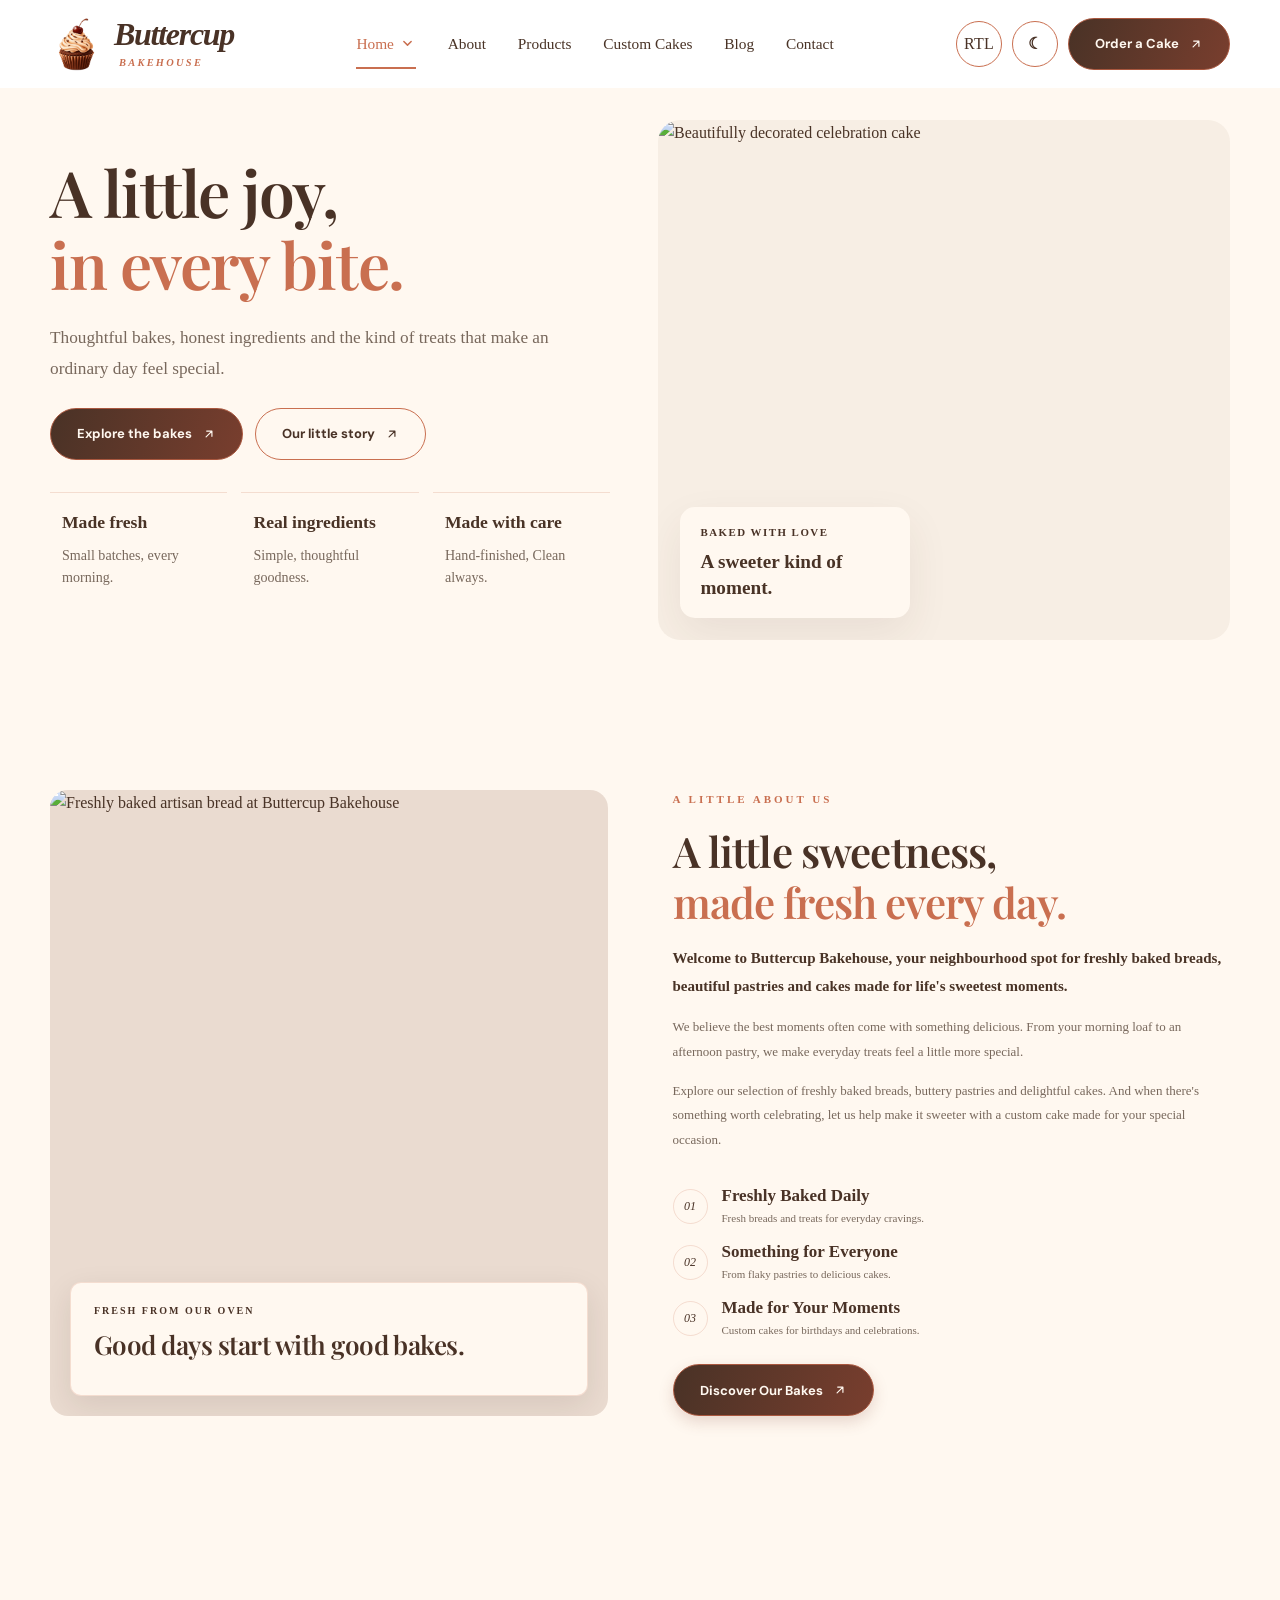
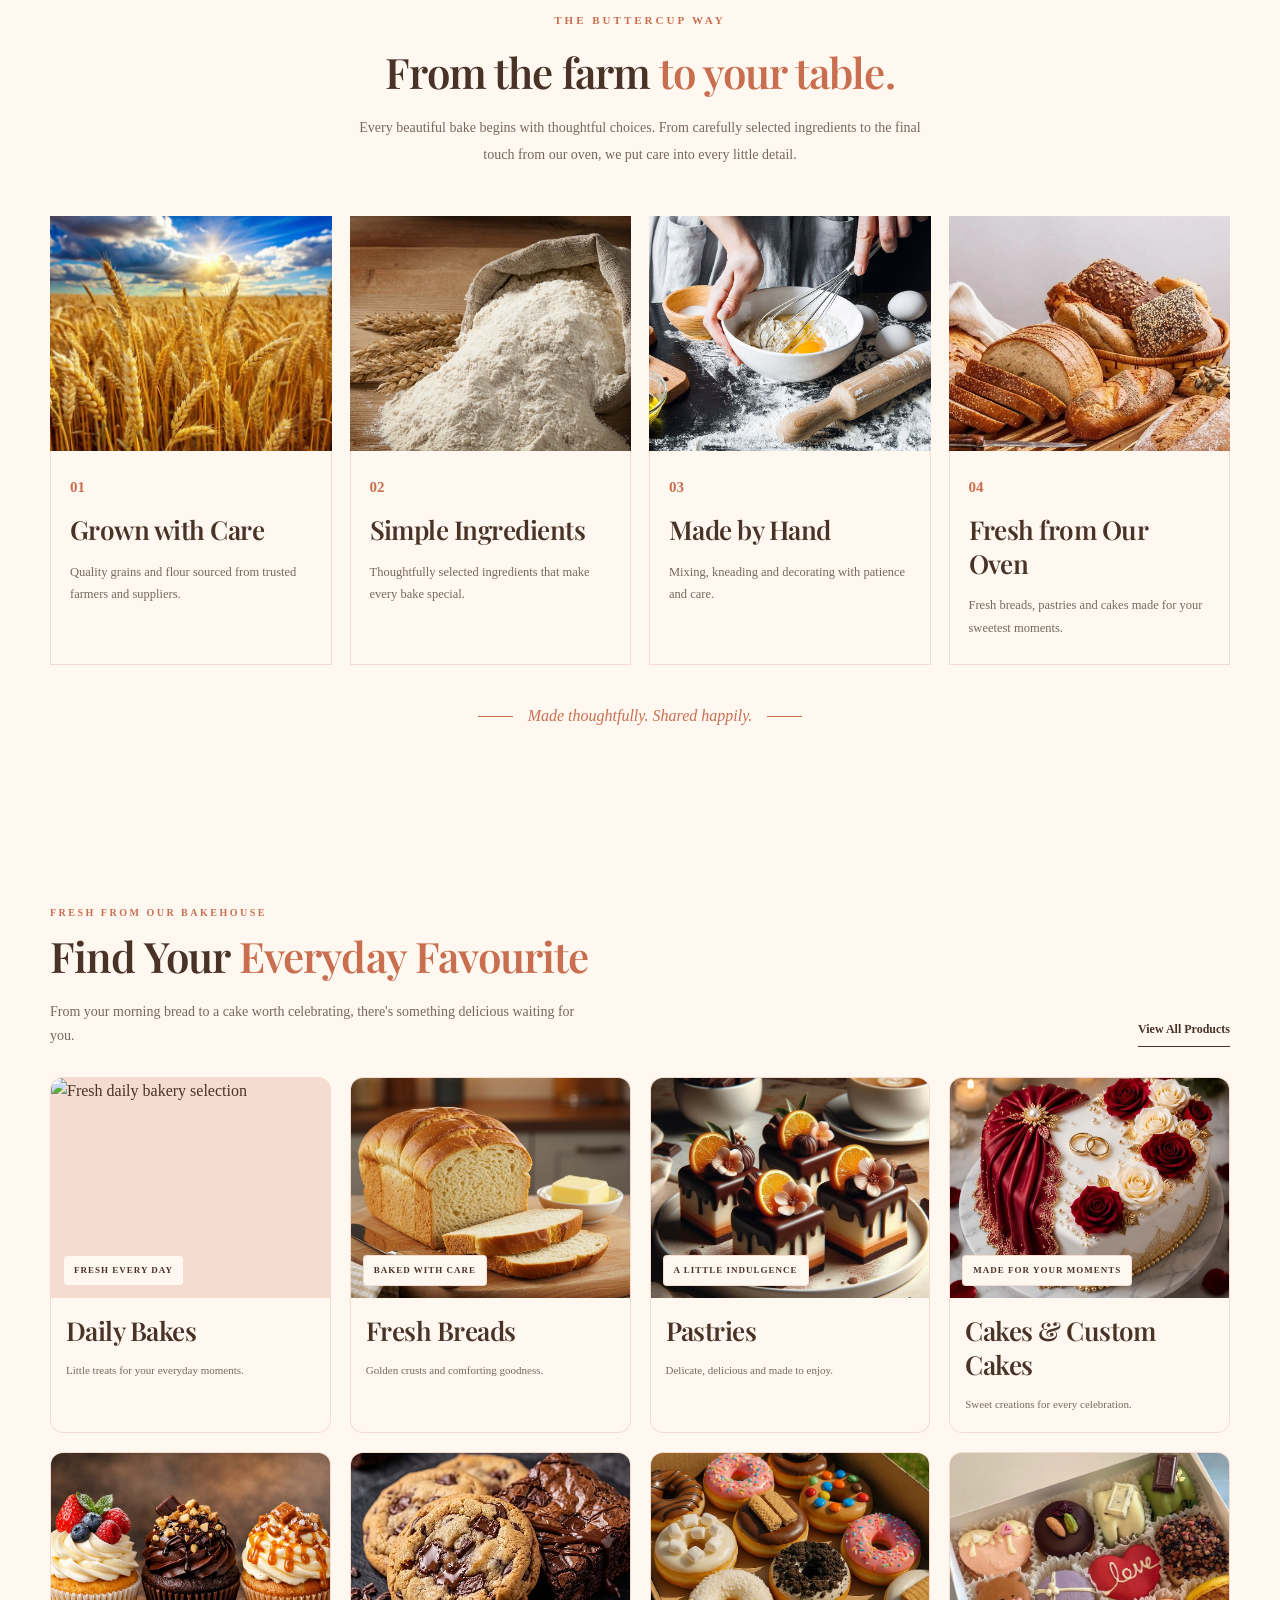
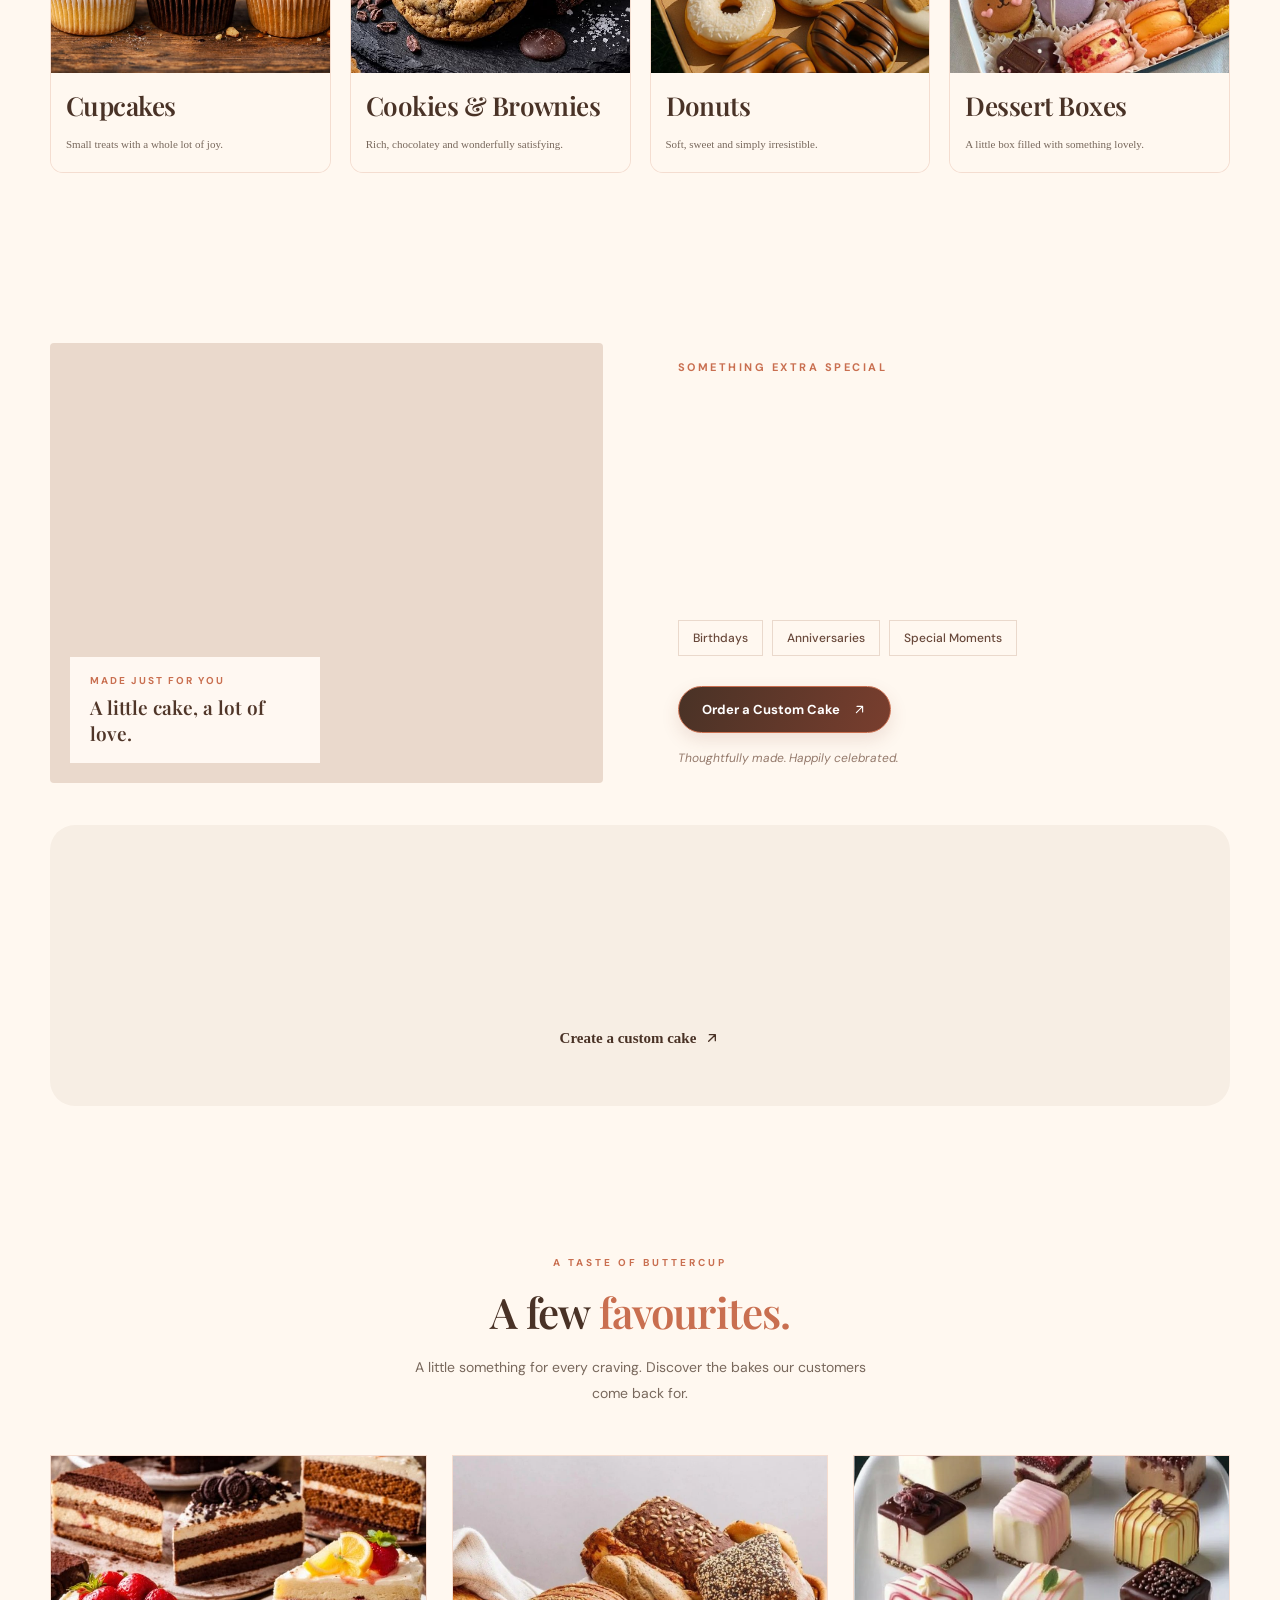
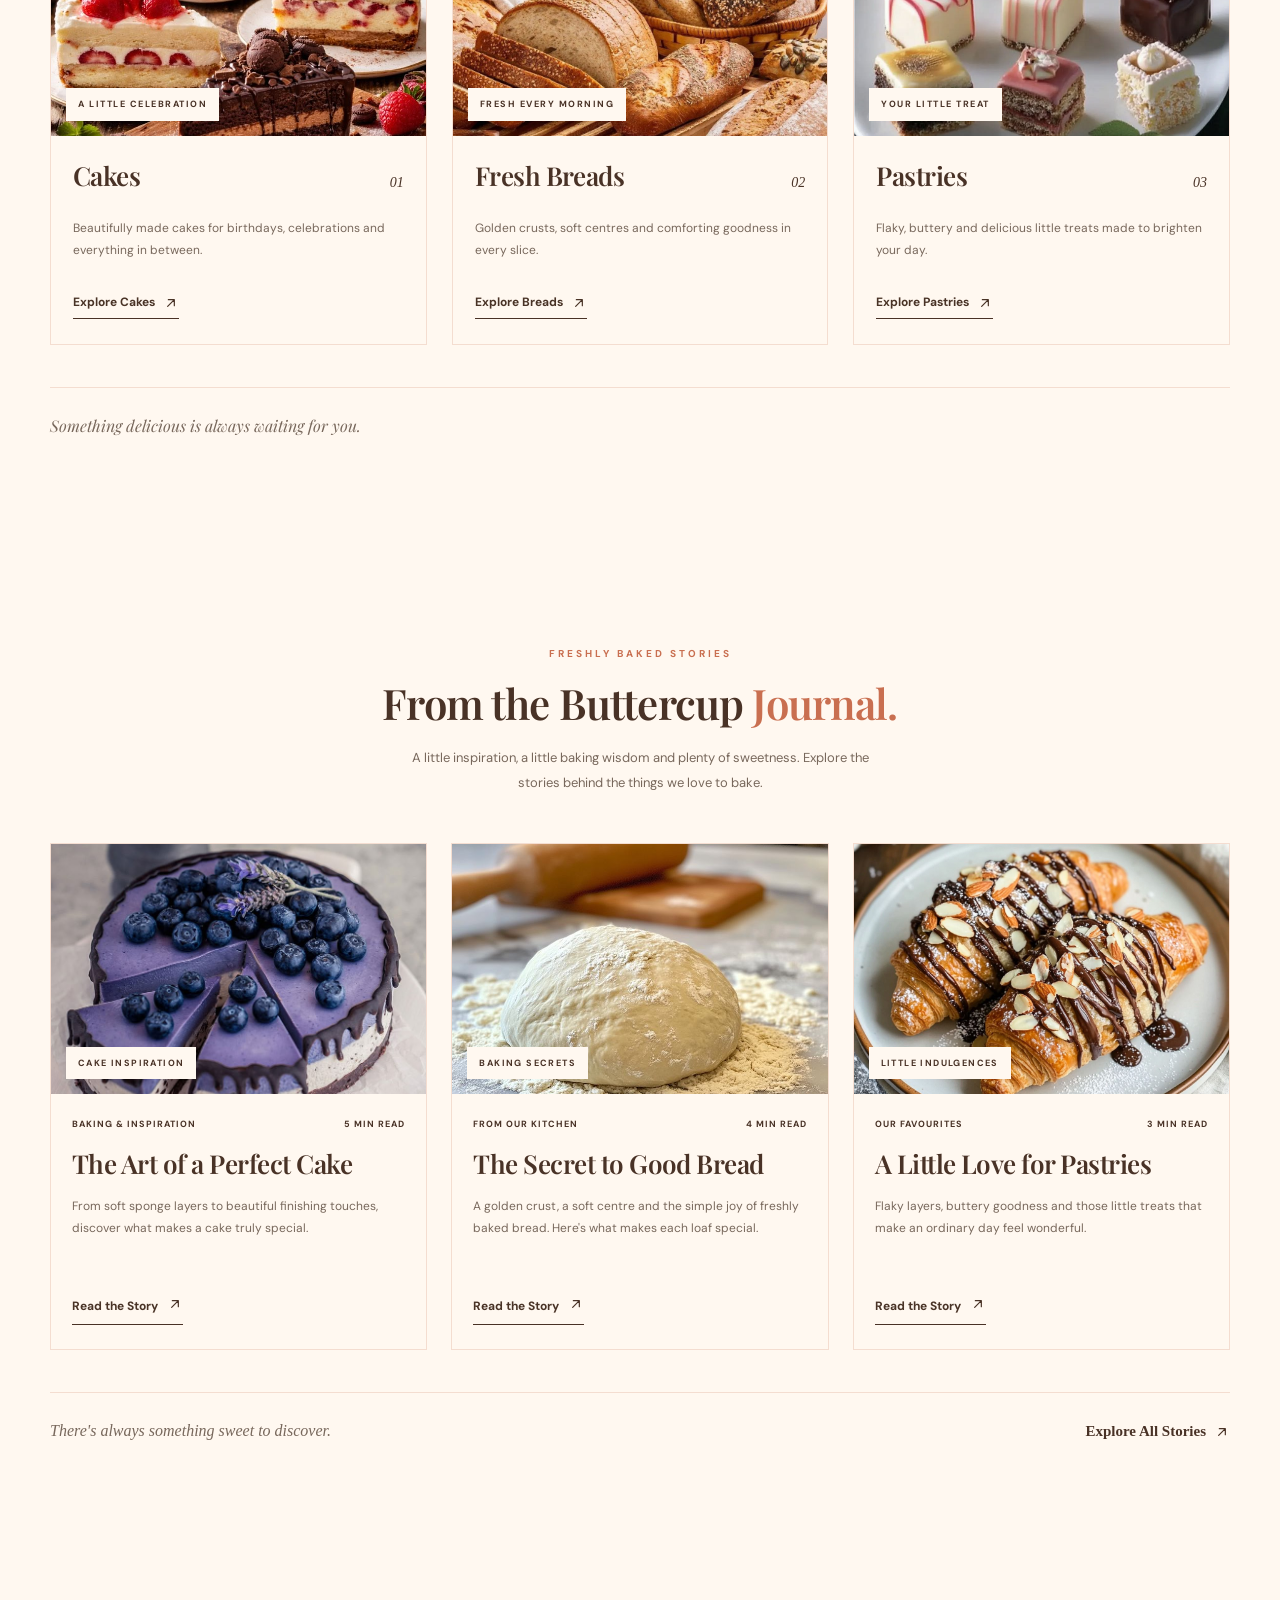
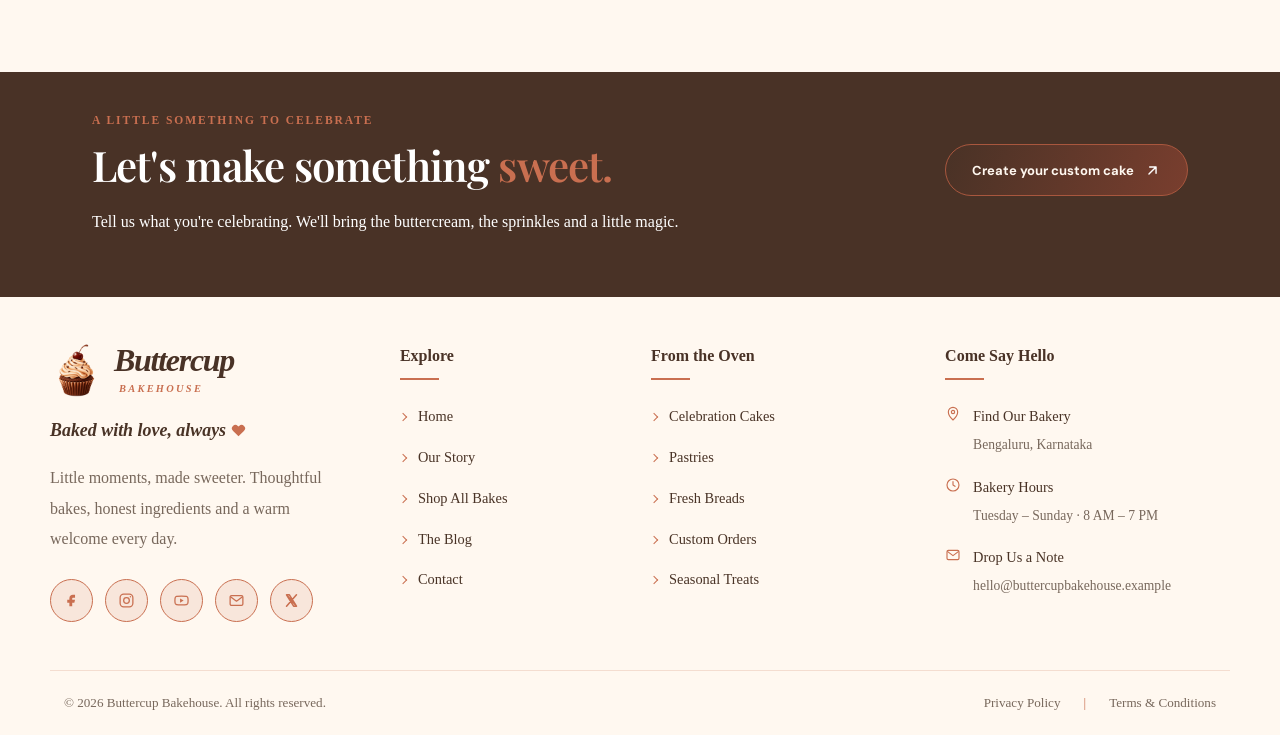
==== pages/index.html @ 388b975f "Add files via upload" ====
<!DOCTYPE html>
<html lang="en" dir="ltr">
<head>
  <meta charset="UTF-8">
  <meta name="viewport" content="width=device-width, initial-scale=1.0">
  <title>Buttercup Bakehouse | Freshly Made with Love</title>
  <meta name="description" content="Artisan breads, delicate pastries and celebration cakes made fresh every day at Buttercup Bakehouse.">
  <meta name="theme-color" content="#493226">
  <link rel="preconnect" href="https://fonts.googleapis.com">
  <link rel="preconnect" href="https://fonts.gstatic.com" crossorigin>
  <link rel="stylesheet" href="../assets/css/style.css">
  <link rel="stylesheet" href="../assets/css/home1.css">
  <link rel="stylesheet" href="../assets/css/dark-mode.css">
  <link rel="stylesheet" href="../assets/css/rtl.css">
  <link rel="stylesheet" href="../assets/css/buttercup-premium.css">
  <script>document.addEventListener("DOMContentLoaded",()=>{document.getElementById("homeProducts").innerHTML=products.slice(0,3).map(productCard).join("")})</script>
  <script src="../assets/js/main.js" defer></script>
<script src="../assets/js/home.js" defer></script>
<link rel="stylesheet" href="https://cdnjs.cloudflare.com/ajax/libs/font-awesome/6.5.2/css/all.min.css">
<link rel="icon" type="image/png" sizes="64x64" href="../assets/images/logo/logoo.jpg ">
</head>
<!--HEADER-->
<body id="top" data-active="home">
  <header class="site-header">
  <div class="container header-inner">

    <a class="brand" href="index.html" aria-label="Buttercup Bakehouse home">
      <img class="brand-logo"
           src="../assets/images/logo/logoo.jpg"
           alt="">

      <span class="brand-name">
        Buttercup
        <small>BAKEHOUSE</small>
      </span>
    </a>

    <button class="icon-btn menu-toggle"
            id="menuToggle"
            aria-label="Open navigation"
            aria-expanded="false"><i class="fa-solid fa-bars"></i></button>

    <nav class="main-nav" id="mainNav" aria-label="Main navigation">

      <div class="home-dropdown">
  <button
    class="home-dropdown-trigger active"
    id="homeDropdownToggle"
    type="button"
    aria-expanded="false"
    aria-controls="homeDropdownMenu"
  >
    <span>Home</span>
  <span class="home-dropdown-arrow" aria-hidden="true">
  <svg viewBox="0 0 16 16" width="13" height="13">
    <path d="M3.5 5.5 8 10l4.5-4.5"
          fill="none"
          stroke="currentColor"
          stroke-width="1.8"
          stroke-linecap="round"
          stroke-linejoin="round"/>
  </svg>
</span>
  </button>

  <div class="home-dropdown-menu" id="homeDropdownMenu">
    <a href="index.html">Home – Classic</a>
    <a href="home2.html">Home – Premium</a>
  </div>
</div>

      <a data-nav="about" href="about.html">About</a>
      <a data-nav="products" href="products.html">Products</a>
      <a data-nav="custom" href="custom-orders.html">Custom Cakes</a>
      <a data-nav="blog" href="blog.html">Blog</a>
      <a data-nav="contact" href="contact.html">Contact</a>

    </nav>

    <div class="header-actions">

      <button class="direction-toggle"
              id="rtlToggle"
              type="button"
              aria-label="Switch text direction">
        RTL
      </button>

      <button class="icon-btn theme-toggle"
              id="themeToggle"
              type="button"
              aria-label="Toggle dark mode"
              title="Toggle dark mode">
        <i class="fa-regular fa-moon"></i>
      </button>

      <a class="header-order" href="contact.html#contact-form">
        Order a Cake <svg
    class="about-btn-arrow"
    xmlns="http://www.w3.org/2000/svg"
    viewBox="0 0 24 24"
    width="17"
    height="17"
    fill="none"
    aria-hidden="true"
  >
    <path
      d="M7 17L17 7M8 7H17V16"
      stroke="currentColor"
      stroke-width="2"
      stroke-linecap="round"
      stroke-linejoin="round"
    />
  </svg>
      </a>

    </div>
  </div>
</header>
  
<main>
<!-- ========================================
     HOME HERO SECTION
======================================== -->

<section class="home-hero">

  <div class="container home1-grid">

    <!-- Hero Content -->
    <div class="home1-copy reveal">

      <h1>
        A little joy,<br>
        <em>in every bite.</em>
      </h1>

      <p class="lead">
        Thoughtful bakes, honest ingredients and the kind of treats
        that make an ordinary day feel special.
      </p>

      <!-- Hero Buttons -->
      <div class="hero-actions">

        <a class="btn home-explore-btn" href="products.html">
          Explore the bakes
          <svg
    class="about-btn-arrow"
    xmlns="http://www.w3.org/2000/svg"
    viewBox="0 0 24 24"
    width="17"
    height="17"
    fill="none"
    aria-hidden="true"
  >
    <path
      d="M7 17L17 7M8 7H17V16"
      stroke="currentColor"
      stroke-width="2"
      stroke-linecap="round"
      stroke-linejoin="round"
    />
  </svg>
        </a>

        <a class="btn btn-secondary" href="about.html">
          Our little story
          <svg
    class="about-btn-arrow"
    xmlns="http://www.w3.org/2000/svg"
    viewBox="0 0 24 24"
    width="17"
    height="17"
    fill="none"
    aria-hidden="true"
  >
    <path
      d="M7 17L17 7M8 7H17V16"
      stroke="currentColor"
      stroke-width="2"
      stroke-linecap="round"
      stroke-linejoin="round"
    />
  </svg>
        </a>

      </div>

      <!-- Feature Highlights -->
      <div class="feature-strip">

        <div class="feature-item">
          <b>Made fresh</b>
          <p>Small batches, every morning.</p>
        </div>

        <div class="feature-item">
          <b>Real ingredients</b>
          <p>Simple, thoughtful goodness.</p>
        </div>

        <div class="feature-item">
          <b>Made with care</b>
          <p>Hand-finished, Clean always.</p>
        </div>

      </div>

    </div>

    <!-- Hero Image -->
    <div class="image-frame hero-photo reveal">

      <img
        src="https://images.unsplash.com/photo-1578985545062-69928b1d9587?auto=format&fit=crop&w=1400&q=90"
        alt="Beautifully decorated celebration cake"
      >

      <!-- Image Caption -->
      <div class="hero-note">

        <span class="eyebrow">
          BAKED WITH LOVE
        </span>

        <strong>A sweeter kind of moment.</strong>

      </div>

    </div>

  </div>

</section>

<!-- =====================================
     BUTTERCUP BAKEHOUSE - ABOUT SECTION
===================================== -->

<section class="about-bakery" id="about">

    <div class="container">

        <div class="about-bakery-grid">

            <!-- LEFT SIDE: ABOUT IMAGE -->
            <div class="about-photo-wrap">

                <img
                    class="about-main-photo"
                    src="https://images.unsplash.com/photo-1509440159596-0249088772ff?auto=format&fit=crop&w=1400&q=90"
                    alt="Freshly baked artisan bread at Buttercup Bakehouse"
                    loading="lazy"
                >

                <div class="about-photo-caption">
                    <span>FRESH FROM OUR OVEN</span>
                    <h3>Good days start with good bakes.</h3>
                </div>

            </div>


            <!-- RIGHT SIDE: ABOUT CONTENT -->
            <div class="about-bakery-content">

                <span class="about-eyebrow">A LITTLE ABOUT US</span>

                <h2>
                    A little sweetness,
                    <span>made fresh every day.</span>
                </h2>

                <p class="about-intro">
                    Welcome to Buttercup Bakehouse, your neighbourhood
                    spot for freshly baked breads, beautiful pastries
                    and cakes made for life's sweetest moments.
                </p>

                <p class="about-description">
                    We believe the best moments often come with
                    something delicious. From your morning loaf to
                    an afternoon pastry, we make everyday treats
                    feel a little more special.
                </p>

                <p class="about-description">
                    Explore our selection of freshly baked breads,
                    buttery pastries and delightful cakes. And when
                    there's something worth celebrating, let us help
                    make it sweeter with a custom cake made for
                    your special occasion.
                </p>


                <!-- BAKERY HIGHLIGHTS -->
                <div class="about-values">

                    <div class="about-value">
                        <span class="about-value-number">01</span>

                        <div>
                            <h4>Freshly Baked Daily</h4>
                            <p>Fresh breads and treats for everyday cravings.</p>
                        </div>
                    </div>

                    <div class="about-value">
                        <span class="about-value-number">02</span>

                        <div>
                            <h4>Something for Everyone</h4>
                            <p>From flaky pastries to delicious cakes.</p>
                        </div>
                    </div>

                    <div class="about-value">
                        <span class="about-value-number">03</span>

                        <div>
                            <h4>Made for Your Moments</h4>
                            <p>Custom cakes for birthdays and celebrations.</p>
                        </div>
                    </div>

                </div>


                <a href="products.html" class="about-discover-btn">
  <span>Discover Our Bakes</span>

  <svg
    class="about-btn-arrow"
    xmlns="http://www.w3.org/2000/svg"
    viewBox="0 0 24 24"
    width="17"
    height="17"
    fill="none"
    aria-hidden="true"
  >
    <path
      d="M7 17L17 7M8 7H17V16"
      stroke="currentColor"
      stroke-width="2"
      stroke-linecap="round"
      stroke-linejoin="round"
    />
  </svg>
</a>

            </div>

        </div>

    </div>

</section>
<!--THE BUTTERCUP WAY-->
<section class="buttercup-process" id="our-process">

  <div class="process-container">

    <!-- CENTERED INTRODUCTION -->
    <div class="process-heading">
      <span class="process-eyebrow">THE BUTTERCUP WAY</span>

      <h2>
        From the farm
        <span>to your table.</span>
      </h2>

      <p>
        Every beautiful bake begins with thoughtful choices.
        From carefully selected ingredients to the final touch
        from our oven, we put care into every little detail.
      </p>
    </div>


    <!-- HORIZONTAL IMAGE ROW -->
    <div class="process-image-grid">

      <div class="process-image">
        <img
          src="../assets/images/logo/grow.jpg"
          alt="Golden wheat fields"
          loading="lazy">
      </div>

      <div class="process-image">
        <img
          src="../assets/images/logo/maida.jpg"
          alt="Flour and baking ingredients"
          loading="lazy">
      </div>

      <div class="process-image">
        <img
          src="../assets/images/logo/whisking.jpg"
          alt="Preparing ingredients in the kitchen"
          loading="lazy">
      </div>

      <div class="process-image">
        <img
          src="../assets/images/logo/bread.jpg"
          alt="Freshly baked artisan bread"
          loading="lazy">
      </div>

    </div>


    <!-- HORIZONTAL FEATURE CARDS -->
    <div class="process-card-grid">

      <article class="process-card">
        <span class="process-number">01</span>
        <h3>Grown with Care</h3>
        <p>
          Quality grains and flour sourced from
          trusted farmers and suppliers.
        </p>
      </article>

      <article class="process-card">
        <span class="process-number">02</span>
        <h3>Simple Ingredients</h3>
        <p>
          Thoughtfully selected ingredients
          that make every bake special.
        </p>
      </article>

      <article class="process-card">
        <span class="process-number">03</span>
        <h3>Made by Hand</h3>
        <p>
          Mixing, kneading and decorating
          with patience and care.
        </p>
      </article>

      <article class="process-card">
        <span class="process-number">04</span>
        <h3>Fresh from Our Oven</h3>
        <p>
          Fresh breads, pastries and cakes
          made for your sweetest moments.
        </p>
      </article>

    </div>

    <div class="process-footer">
      <span></span>
      Made thoughtfully. Shared happily.
      <span></span>
    </div>

  </div>

</section>


<!-- =====================================
     SHOP BY CATEGORY
===================================== -->

<section class="shop-category-section" id="categories">

    <div class="category-container">

        <!-- SECTION HEADING -->
        <div class="category-heading">

            <div class="category-heading-content">
                <span class="category-eyebrow">
                    FRESH FROM OUR BAKEHOUSE
                </span>

                <h2>
                    Find Your <span>Everyday Favourite</span>
                </h2>

                <p>
                    From your morning bread to a cake worth celebrating,
                    there's something delicious waiting for you.
                </p>
            </div>

            <a href="products.html" class="category-view-all">
                View All Products
            </a>

        </div>


        <!-- CATEGORY CARDS -->
        <div class="category-grid">

            <!-- 1. DAILY BAKES -->
            <a href="products.html#daily-bakes" class="category-card">

                <div class="category-image">

                    <img
                        src="https://images.unsplash.com/photo-1509440159596-0249088772ff?auto=format&fit=crop&w=900&q=85"
                        alt="Fresh daily bakery selection"
                        loading="lazy"
                    >

                    <span class="category-image-tag">
                        FRESH EVERY DAY
                    </span>

                </div>

                <div class="category-card-info">
                    <h3>Daily Bakes</h3>
                    <p>Little treats for your everyday moments.</p>
                </div>

            </a>


            <!-- 2. FRESH BREADS -->
            <a href="products.html#breads" class="category-card">

                <div class="category-image">

                    <img
                        src="../assets/images/logo/b1.jpg"
                        alt="Fresh artisan bread loaves"
                        loading="lazy"
                    >

                    <span class="category-image-tag">
                        BAKED WITH CARE
                    </span>

                </div>

                <div class="category-card-info">
                    <h3>Fresh Breads</h3>
                    <p>Golden crusts and comforting goodness.</p>
                </div>

            </a>


            <!-- 3. PASTRIES -->
            <a href="products.html#pastries" class="category-card">

                <div class="category-image">

                    <img
                        src="../assets/images/logo/p1.jpg"
                        alt="Delicious freshly baked sweet pastries"
                        loading="lazy"
                    >

                    <span class="category-image-tag">
                        A LITTLE INDULGENCE
                    </span>

                </div>

                <div class="category-card-info">
                    <h3>Pastries</h3>
                    <p>Delicate, delicious and made to enjoy.</p>
                </div>

            </a>


            <!-- 4. CAKES -->
            <a href="custom-cakes.html" class="category-card">

                <div class="category-image">

                    <img
                        src="../assets/images/logo/c1.jpg"
                        alt="Beautifully decorated chocolate celebration cake"
                        loading="lazy"
                    >

                    <span class="category-image-tag">
                        MADE FOR YOUR MOMENTS
                    </span>

                </div>

                <div class="category-card-info">
                    <h3>Cakes & Custom Cakes</h3>
                    <p>Sweet creations for every celebration.</p>
                </div>

            </a>


            <!-- 5. CUPCAKES -->
            <a href="products.html#cupcakes" class="category-card">

                <div class="category-image">

                    <img
                        src="../assets/images/logo/cupcakes.jpg"
                        alt="Beautifully decorated cupcakes"
                        loading="lazy"
                    >

                </div>

                <div class="category-card-info">
                    <h3>Cupcakes</h3>
                    <p>Small treats with a whole lot of joy.</p>
                </div>

            </a>


            <!-- 6. COOKIES AND BROWNIES -->
            <a href="products.html#cookies" class="category-card">

                <div class="category-image">

                    <img
                        src="../assets/images/logo/c&b.jpg"
                        alt="Freshly baked cookies"
                        loading="lazy"
                    >

                </div>

                <div class="category-card-info">
                    <h3>Cookies & Brownies</h3>
                    <p>Rich, chocolatey and wonderfully satisfying.</p>
                </div>

            </a>


            <!-- 7. DONUTS -->
            <a href="products.html#donuts" class="category-card">

                <div class="category-image">

                    <img
                        src="../assets/images/logo/donuts.jpg"
                        alt="Freshly decorated bakery donuts"
                        loading="lazy"
                    >

                </div>

                <div class="category-card-info">
                    <h3>Donuts</h3>
                    <p>Soft, sweet and simply irresistible.</p>
                </div>

            </a>


            <!-- 8. DESSERT BOXES -->
            <a href="products.html#dessert-boxes" class="category-card">

                <div class="category-image">

                    <img
                        src="../assets/images/logo/dessert.jpg"
                        alt="A selection of delicious bakery desserts"
                        loading="lazy"
                    >

                </div>

                <div class="category-card-info">
                    <h3>Dessert Boxes</h3>
                    <p>A little box filled with something lovely.</p>
                </div>

            </a>

        </div>

    </div>

</section>
<!--CUSTOM CAKE-->
<section class="custom-cake-section" id="custom-cakes">
  <div class="custom-cake-container">

    <div class="custom-cake-image">
      <img
        src="../assets/images/logo/custom.jpg"
        alt="Beautiful custom celebration cake"
        loading="lazy"
      >
      <div class="custom-cake-image-label">
        <span>MADE JUST FOR YOU</span>
        <strong>A little cake, a lot of love.</strong>
      </div>
    </div>

    <div class="custom-cake-content">
      <span class="custom-cake-eyebrow">SOMETHING EXTRA SPECIAL</span>

      <h2>
        Cakes made for
        <span>your moments.</span>
      </h2>

      <p class="custom-cake-description">
        From little birthday celebrations to big happy occasions,
        we create beautiful custom cakes that are personal,
        delicious and made with love.
      </p>

      <div class="custom-cake-occasions">
        <span>Birthdays</span>
        <span>Anniversaries</span>
        <span>Special Moments</span>
      </div>

     <a href="custom-orders.html#cakeOrderForm" class="custom-cake-button">
        <span>Order a Custom Cake</span>
        <svg viewBox="0 0 24 24" aria-hidden="true">
          <path d="M7 17L17 7M8 7H17V16"
            fill="none" stroke="currentColor"
            stroke-width="1.8"
            stroke-linecap="round"
            stroke-linejoin="round"/>
        </svg>
      </a>

      <span class="custom-cake-note">
        Thoughtfully made. Happily celebrated.
      </span>
    </div>

  </div>
  <!-- CUSTOM CAKE CTA SECTION -->
  <section class="section-sm">

    <div
      class="container"
      style="
        text-align: center;
        background: var(--surface);
        padding: 55px 24px;
        border-radius: 25px;
      "
    >

      

      <h2>
        Your cake, your kind of magic.
      </h2>

      <p
        style="
          max-width: 560px;
          margin: 0 auto 24px;
        "
      >
        Tell us the occasion, choose your favourite flavours
        and let us make something wonderful.
      </p>

      

<a class="custom-cake-link" href="custom-orders.html#cakeOrderForm">
  Create a custom cake
  <svg
    xmlns="http://www.w3.org/2000/svg"
    viewBox="0 0 24 24"
    width="16"
    height="16"
    fill="none"
    aria-hidden="true"
  >
    <path
      d="M7 17L17 7M8 7H17V16"
      stroke="currentColor"
      stroke-width="2"
      stroke-linecap="round"
      stroke-linejoin="round"
    />
  </svg>
</a>



    </div>

  

  </section>
  
<!-- =====================================
     A FEW FAVOURITES SECTION
===================================== -->

<section class="few-favourites" id="favourites">
    <div class="favourites-container">

        <!-- SECTION HEADING -->
        <div class="favourites-heading">
            <span class="favourites-eyebrow">
                A TASTE OF BUTTERCUP
            </span>

            <h2>
                A few <span>favourites.</span>
            </h2>

            <p>
                A little something for every craving.
                Discover the bakes our customers come back for.
            </p>
        </div>


        <!-- FAVOURITE CARDS -->
        <div class="favourites-grid">

            <!-- CAKES -->
            <article class="favourite-card">

                <a href="products.html" class="favourite-image">
                    <img
                        src="../assets/images/logo/cakes.jpg"
                        alt="Beautiful chocolate celebration cake"
                        loading="lazy"
                    >

                    <span class="favourite-tag">A LITTLE CELEBRATION</span>
                </a>

                <div class="favourite-info">
                    <div class="favourite-title-row">
                        <h3>Cakes</h3>
                        <span class="favourite-number">01</span>
                    </div>

                    <p>
                        Beautifully made cakes for birthdays,
                        celebrations and everything in between.
                    </p>

                    <a href="products.html" class="favourite-link">
    Explore Cakes
    <svg class="favourite-link-arrow" viewBox="0 0 24 24"
         fill="none" aria-hidden="true">
        <path d="M7 17L17 7M8 7H17V16"
              stroke="currentColor"
              stroke-width="1.8"
              stroke-linecap="round"
              stroke-linejoin="round"/>
    </svg>
</a>
                </div>

            </article>


            <!-- BREADS -->
            <article class="favourite-card">

                <a href="products.html" class="favourite-image">
                    <img
                        src="../assets/images/logo/bread.jpg"
                        alt="Freshly baked artisan bread"
                        loading="lazy"
                    >

                    <span class="favourite-tag">FRESH EVERY MORNING</span>
                </a>

                <div class="favourite-info">
                    <div class="favourite-title-row">
                        <h3>Fresh Breads</h3>
                        <span class="favourite-number">02</span>
                    </div>

                    <p>
                        Golden crusts, soft centres and
                        comforting goodness in every slice.
                    </p>

                   <a href="products.html" class="favourite-link">
    Explore Breads
    <svg class="favourite-link-arrow" viewBox="0 0 24 24"
         fill="none" aria-hidden="true">
        <path d="M7 17L17 7M8 7H17V16"
              stroke="currentColor"
              stroke-width="1.8"
              stroke-linecap="round"
              stroke-linejoin="round"/>
    </svg>
</a>
                </div>

            </article>


            <!-- PASTRIES -->
            <article class="favourite-card">

                <a href="products.html" class="favourite-image">
                    <img
                        src="../assets/images/logo/pastries.jpg"
                        alt="Fresh golden bakery pastries"
                        loading="lazy"
                    >

                    <span class="favourite-tag">YOUR LITTLE TREAT</span>
                </a>

                <div class="favourite-info">
                    <div class="favourite-title-row">
                        <h3>Pastries</h3>
                        <span class="favourite-number">03</span>
                    </div>

                    <p>
                        Flaky, buttery and delicious little
                        treats made to brighten your day.
                    </p>

                    <a href="products.html" class="favourite-link">
    Explore Pastries
    <svg class="favourite-link-arrow" viewBox="0 0 24 24"
         fill="none" aria-hidden="true">
        <path d="M7 17L17 7M8 7H17V16"
              stroke="currentColor"
              stroke-width="1.8"
              stroke-linecap="round"
              stroke-linejoin="round"/>
    </svg>
</a>
                </div>

            </article>

        </div>


        <!-- BOTTOM CTA -->
        <div class="favourites-bottom">
            <p>Something delicious is always waiting for you.</p>

            
        </div>

    </div>
</section>

<!-- =====================================
     BUTTERCUP BAKEHOUSE - BLOG SECTION
===================================== -->

<section class="buttercup-journal" id="journal">

    <div class="journal-container">

        <!-- HEADING -->
        <div class="journal-heading">
            <span class="journal-eyebrow">
                FRESHLY BAKED STORIES
            </span>

            <h2>
                From the Buttercup
                <span>Journal.</span>
            </h2>

            <p>
                A little inspiration, a little baking wisdom
                and plenty of sweetness. Explore the stories
                behind the things we love to bake.
            </p>
        </div>


        <!-- BLOG GRID -->
        <div class="journal-grid">

            <!-- ARTICLE 1 -->
            <article class="journal-card">

                <a href="blog.html#perfect-cake"
                   class="journal-image">

                    <img
                        src="../assets/images/logo/blogcake.jpg"
                        alt="Beautiful decorated celebration cake"
                        loading="lazy"
                    >

                    <span class="journal-category">
                        CAKE INSPIRATION
                    </span>
                </a>

                <div class="journal-content">

                    <div class="journal-meta">
                        <span>BAKING & INSPIRATION</span>
                        <span>5 MIN READ</span>
                    </div>

                    <h3>
                        The Art of a Perfect Cake
                    </h3>

                    <p>
                        From soft sponge layers to beautiful
                        finishing touches, discover what makes
                        a cake truly special.
                    </p>

                    <a href="blog.html#perfect-cake"
                       class="journal-read-link">
                        Read the Story
                        <span aria-hidden="true"><svg viewBox="0 0 24 24"
       width="16"
       height="16"
       fill="none"
       aria-hidden="true">
    <path d="M7 17L17 7M8 7H17V16"
          stroke="currentColor"
          stroke-width="1.8"
          stroke-linecap="round"
          stroke-linejoin="round"/>
  </svg></span>
                    </a>

                </div>
            </article>


            <!-- ARTICLE 2 -->
            <article class="journal-card">

                <a href="blog.html#good-bread"
                   class="journal-image">

                    <img
                        src="../assets/images/logo/blogbread.jpg"
                        alt="Freshly baked artisan bread"
                        loading="lazy"
                    >

                    <span class="journal-category">
                        BAKING SECRETS
                    </span>
                </a>

                <div class="journal-content">

                    <div class="journal-meta">
                        <span>FROM OUR KITCHEN</span>
                        <span>4 MIN READ</span>
                    </div>

                    <h3>
                        The Secret to Good Bread
                    </h3>

                    <p>
                        A golden crust, a soft centre and
                        the simple joy of freshly baked bread.
                        Here's what makes each loaf special.
                    </p>

                    <a href="blog.html#good-bread"
                       class="journal-read-link">
                        Read the Story
                        <span aria-hidden="true"><svg viewBox="0 0 24 24"
       width="16"
       height="16"
       fill="none"
       aria-hidden="true">
    <path d="M7 17L17 7M8 7H17V16"
          stroke="currentColor"
          stroke-width="1.8"
          stroke-linecap="round"
          stroke-linejoin="round"/>
  </svg></span>
                    </a>

                </div>
            </article>


            <!-- ARTICLE 3 -->
            <article class="journal-card">

                <a href="blog.html#love-for-pastries"
                   class="journal-image">

                    <img
                        src="../assets/images/logo/blogpastries.jpg"
                        alt="Golden buttery croissants and pastries"
                        loading="lazy"
                    >

                    <span class="journal-category">
                        LITTLE INDULGENCES
                    </span>
                </a>

                <div class="journal-content">

                    <div class="journal-meta">
                        <span>OUR FAVOURITES</span>
                        <span>3 MIN READ</span>
                    </div>

                    <h3>
                        A Little Love for Pastries
                    </h3>

                    <p>
                        Flaky layers, buttery goodness and
                        those little treats that make an
                        ordinary day feel wonderful.
                    </p>

                    <a href="blog.html#love-for-pastries"
                       class="journal-read-link">
                        Read the Story
                        <span aria-hidden="true"><svg viewBox="0 0 24 24"
       width="16"
       height="16"
       fill="none"
       aria-hidden="true">
    <path d="M7 17L17 7M8 7H17V16"
          stroke="currentColor"
          stroke-width="1.8"
          stroke-linecap="round"
          stroke-linejoin="round"/>
  </svg></span>
                    </a>

                </div>
            </article>

        </div>


        <!-- BOTTOM LINK -->
        <div class="journal-bottom">

            <p>
                There's always something sweet to discover.
            </p>

            

<a href="blog.html" class="journal-all-link">
  Explore All Stories
  <svg viewBox="0 0 24 24"
       width="16"
       height="16"
       fill="none"
       aria-hidden="true">
    <path d="M7 17L17 7M8 7H17V16"
          stroke="currentColor"
          stroke-width="1.8"
          stroke-linecap="round"
          stroke-linejoin="round"/>
  </svg>
</a>


        </div>

    </div>
</section>

  
  
</main>

  <section class="footer-cta">
  <div class="container footer-cta-inner">

    <div>
      <span class="eyebrow">A LITTLE SOMETHING TO CELEBRATE</span>
      <h2>Let's make something <em>sweet.</em></h2>
      <p>Tell us what you're celebrating. We'll bring the buttercream,
      the sprinkles and a little magic.</p>
    </div>

    <a class="btn" href="custom-orders.html#cakeOrderForm">
      Create your custom cake 
      <svg
    class="about-btn-arrow"
    xmlns="http://www.w3.org/2000/svg"
    viewBox="0 0 24 24"
    width="17"
    height="17"
    fill="none"
    aria-hidden="true"
  >
    <path
      d="M7 17L17 7M8 7H17V16"
      stroke="currentColor"
      stroke-width="2"
      stroke-linecap="round"
      stroke-linejoin="round"
    />
    </svg>
    </a>

  </div>
</section>

<!--FOOTER-->
<footer class="site-footer">
  <div class="container">

    <div class="footer-grid">

      <!-- Brand -->
      <div class="footer-brand">
        <a class="brand" href="index.html">
          <img class="brand-logo"
               src="../assets/images/logo/logoo.jpg"
               alt="">
          <span class="brand-name">
            Buttercup
            <small>BAKEHOUSE</small>
          </span>
        </a>

        <p class="footer-tagline">
          Baked with love, always
          <svg class="footer-heart" viewBox="0 0 24 24" aria-hidden="true">
            <path d="M20.8 4.6a5.5 5.5 0 0 0-7.8 0L12 5.7l-1.1-1.1a5.5 5.5 0 0 0-7.8 7.8l1.1 1.1L12 21l7.8-7.5 1.1-1.1a5.5 5.5 0 0 0-.1-7.8Z"/>
          </svg>
        </p>

        <p class="footer-description">
          Little moments, made sweeter. Thoughtful bakes,
          honest ingredients and a warm welcome every day.
        </p>

        <div class="footer-socials">

          <a href="#" aria-label="Facebook">
            <svg viewBox="0 0 24 24" aria-hidden="true">
              <path d="M14 8h3V4h-3c-3 0-5 2-5 5v2H6v4h3v5h4v-5h3l1-4h-4V9c0-.7.3-1 1-1Z"/>
            </svg>
          </a>

          <a href="#" aria-label="Instagram">
            <svg viewBox="0 0 24 24" aria-hidden="true">
              <rect x="3" y="3" width="18" height="18" rx="5"/>
              <circle cx="12" cy="12" r="4"/>
              <circle class="social-dot" cx="17.5" cy="6.8" r="1"/>
            </svg>
          </a>

          <a href="#" aria-label="YouTube">
            <svg viewBox="0 0 24 24" aria-hidden="true">
              <path d="M21 8.2a2.8 2.8 0 0 0-2-2C17.2 5.7 12 5.7 12 5.7s-5.2 0-7 .5a2.8 2.8 0 0 0-2 2A29 29 0 0 0 2.7 12a29 29 0 0 0 .3 3.8 2.8 2.8 0 0 0 2 2c1.8.5 7 .5 7 .5s5.2 0 7-.5a2.8 2.8 0 0 0 2-2 29 29 0 0 0 .3-3.8 29 29 0 0 0-.3-3.8Z"/>
              <path class="social-play" d="m10 9 5 3-5 3Z"/>
            </svg>
          </a>

          <a href="mailto:hello@buttercupbakehouse.example" aria-label="Email">
            <svg viewBox="0 0 24 24" aria-hidden="true">
              <rect x="3" y="5" width="18" height="14" rx="2"/>
              <path d="m4 7 8 6 8-6"/>
            </svg>
          </a>

          <a href="#" aria-label="X">
            <svg viewBox="0 0 24 24" aria-hidden="true">
              <path d="M5 4h4l10 16h-4L5 4Zm0 16L19 4M5 4l14 16"/>
            </svg>
          </a>

        </div>
      </div>

      <!-- Explore -->
      <div class="footer-col">
        <h4>Explore</h4>
        <a href="index.html">Home</a>
        <a href="about.html">Our Story</a>
        <a href="products.html">Shop All Bakes</a>
        <a href="blog.html">The Blog</a>
        <a href="contact.html">Contact</a>
      </div>

      <!-- From the Oven -->
      <div class="footer-col">
        <h4>From the Oven</h4>
        <a href="products.html?category=cakes">Celebration Cakes</a>
        <a href="products.html?category=pastries">Pastries</a>
        <a href="products.html?category=breads">Fresh Breads</a>
        <a href="custom-orders.html">Custom Orders</a>
        <a href="products.html">Seasonal Treats</a>
      </div>

      <!-- Come Say Hello -->
      <div class="footer-col footer-visit">
        <h4>Come Say Hello</h4>

        <a class="visit-item"
           href="https://www.google.com/maps/search/?api=1&query=bakeries+Bengaluru"
           target="_blank" rel="noopener">
          <span class="visit-icon">
            <svg viewBox="0 0 24 24" aria-hidden="true">
              <path d="M12 21s7-6.2 7-12a7 7 0 1 0-14 0c0 5.8 7 12 7 12Z"/>
              <circle cx="12" cy="9" r="2.5"/>
            </svg>
          </span>
          <span>
            <b>Find Our Bakery</b>
            <small>Bengaluru, Karnataka</small>
          </span>
        </a>

        <div class="visit-item">
          <span class="visit-icon">
            <svg viewBox="0 0 24 24" aria-hidden="true">
              <circle cx="12" cy="12" r="9"/>
              <path d="M12 7v5l3 2"/>
            </svg>
          </span>
          <span>
            <b>Bakery Hours</b>
            <small>Tuesday – Sunday · 8 AM – 7 PM</small>
          </span>
        </div>

        <a class="visit-item"
           href="mailto:hello@buttercupbakehouse.example">
          <span class="visit-icon">
            <svg viewBox="0 0 24 24" aria-hidden="true">
              <rect x="3" y="5" width="18" height="14" rx="2"/>
              <path d="m4 7 8 6 8-6"/>
            </svg>
          </span>
          <span>
            <b>Drop Us a Note</b>
            <small>hello@buttercupbakehouse.example</small>
          </span>
        </a>

      </div>

    </div>

    <div class="footer-bottom">
      <span>
        © <span id="year"></span> Buttercup Bakehouse. All rights reserved.
      </span>

      <span class="footer-legal">
        <a href="404.html">Privacy Policy</a>
        <i>|</i>
        <a href="404.html">Terms &amp; Conditions</a>
      </span>
    </div>

  </div>
</footer>

</body>
</html>
---- assets/css/style.css ----
@import url('https://fonts.googleapis.com/css2?family=DM+Sans:wght@400;500;600;700&family=Playfair+Display:wght@500;600;700&display=swap');

/* =========================================
   BUTTERCUP BAKEHOUSE - GLOBAL BRAND THEME
========================================= */

:root {
    /* PRIMARY & SECONDARY BRAND COLOURS */
    --primary: #493226;
    --secondary: #C96F50;

    /* SUPPORTING NEUTRALS */
    --background: #FFF8F0;
    --surface: #FFFDF9;
    --text: #493226;
    --muted: #806D61;
    --border: #EADBD0;

    /* GRADIENT BUTTONS */
    --primary-gradient: linear-gradient(
        135deg,
        var(--primary),
        var(--secondary)
    );

    --secondary-gradient: linear-gradient(
        135deg,
        var(--secondary),
        var(--primary)
    );
}
/* =========================================
   GLOBAL RESET & BASE STYLES
========================================= */

* {
    box-sizing: border-box;
}

html {
    scroll-behavior: smooth;
    scroll-padding-top: 100px;
}

body {
    margin: 0;
    background: var(--bg);
    color: var(--text);
    font-family: var(--sans);
    line-height: 1.65;
    transition: background .25s, color .25s;
}

body.dark {
    --bg: #171412;
    --surface: #211c18;
    --surface-2: #30251f;

    --text: #f7f0e9;
    --muted: #c0b2a6;
    --line: rgba(197, 138, 98, .24);

    --white: #211c18;

    --shadow: 0 18px 50px rgba(0, 0, 0, .28);
}

a {
    color: inherit;
    text-decoration: none;
}

img {
    display: block;
    max-width: 100%;
}

button,
input,
select,
textarea {
    font: inherit;
}

button,
a {
    -webkit-tap-highlight-color: transparent;
}

button {
    cursor: pointer;
}

.container {
    width: min(1180px, calc(100% - 48px));
    margin-inline: auto;
}


/* =========================================
   SECTION SPACING
========================================= */

.section {
    padding: 88px 0;
}

.section-sm {
    padding: 58px 0;
}


/* =========================================
   TYPOGRAPHY
========================================= */

.eyebrow {
    display: inline-flex;
    align-items: center;
    gap: 10px;

    color: var(--primary);
    font-size: .72rem;
    font-weight: 700;
    letter-spacing: .17em;
    text-transform: uppercase;
}

.eyebrow:before {
    content: "";
    width: 24px;
    height: 1px;
    background: var(--secondary);
}

h1,
h2,
h3,
h4 {
    font-family: var(--serif);
    font-weight: 500;
    line-height: 1.12;
    margin: 0 0 18px;
}

h1 {
    font-size: clamp(3rem, 6.5vw, 6.2rem);
    letter-spacing: -.045em;
}

h2 {
    font-size: clamp(2.2rem, 4vw, 3.8rem);
    letter-spacing: -.035em;
}

h3 {
    font-size: 1.55rem;
}

p {
    color: var(--muted);
    margin: 0 0 18px;
}

.lead {
    font-size: 1.08rem;
    max-width: 590px;
}

.section-head {
    display: flex;
    justify-content: space-between;
    align-items: end;
    gap: 30px;
    margin-bottom: 34px;
}

.section-head p {
    max-width: 440px;
    margin: 0;
}


/* =========================================
   BUTTONS
========================================= */

.btn {
    display: inline-flex;
    align-items: center;
    justify-content: center;
    gap: 12px;

    min-height: 50px;
    padding: 0 24px;

    border: 1px solid var(--primary);
    border-radius: 999px;

    background: var(--primary);
    color: #fff;

    font-weight: 700;
    font-size: .88rem;

    transition:
        transform .2s,
        background .2s,
        border-color .2s;
}

.btn:hover {
    transform: translateY(-3px);
    background: #563522;
}

.btn-secondary {
    background: transparent;
    color: var(--primary);
    border-color: var(--secondary);
}

body.dark .btn-secondary {
    color: #f0c7a7;
}

.btn-secondary:hover {
    background: var(--surface-2);
    color: var(--text);
}

.text-link {
    display: inline-flex;
    gap: 9px;
    align-items: center;

    color: var(--primary);
    font-weight: 700;
    font-size: .9rem;
}

.text-link span {
    transition: transform .2s;
}

.text-link:hover span {
    transform: translateX(4px);
}

body.dark .text-link {
    color: #e5b18b;
}


/* =========================================
   HEADER & NAVIGATION
========================================= */

.site-header {
    position: sticky;
    top: 0;
    z-index: 50;

    background: color-mix(in srgb, var(--bg) 92%, transparent);
    backdrop-filter: blur(16px);

    border-bottom: 1px solid var(--line);
}

.header-inner {
    height: 82px;

    display: flex;
    align-items: center;
    justify-content: space-between;
    gap: 24px;
}

.brand {
    display: flex;
    align-items: center;
    gap: 12px;
    min-width: 210px;
}

.brand-mark {
    width: 42px;
    height: 42px;
    border-radius: 50%;

    display: grid;
    place-items: center;

    background: var(--primary);
    color: #fff;

    font-family: var(--serif);
    font-size: 1.55rem;
}

.brand-name {
    font-family: var(--serif);
    font-size: 1.28rem;
    line-height: 1.05;
    color: var(--primary);
}

.brand-name small {
    display: block;

    font: 600 .55rem var(--sans);
    letter-spacing: .19em;

    color: var(--muted);
    margin-top: 5px;
}

.main-nav {
    display: flex;
    align-items: center;
    gap: 25px;

    font-size: .86rem;
    font-weight: 600;
}

.main-nav > a,
.nav-home > button {
    color: var(--muted);
    background: none;
    border: 0;
    padding: 12px 0;
}

.main-nav a:hover,
.nav-home > button:hover,
.main-nav .active {
    color: var(--primary);
}


/* =========================================
   HOME DROPDOWN
========================================= */

.nav-home {
    position: relative;
}

.nav-home > button:after {
    content: "⌄";
    margin-inline-start: 7px;
}

.dropdown {
    display: none;

    position: absolute;
    top: 100%;
    inset-inline-start: -18px;

    min-width: 175px;
    padding: 10px;

    background: var(--bg);
    border: 1px solid var(--line);
    border-radius: 15px;

    box-shadow: var(--shadow);
}

.nav-home.open .dropdown,
.nav-home:hover .dropdown,
.nav-home:focus-within .dropdown {
    display: grid;
}

.dropdown a {
    padding: 10px 12px;
    border-radius: 9px;
    color: var(--muted);
}

.dropdown a:hover {
    background: var(--surface);
    color: var(--primary);
}


/* =========================================
   HEADER ACTIONS
========================================= */

.header-actions {
    display: flex;
    align-items: center;
    gap: 9px;
}

.icon-btn {
    width: 42px;
    height: 42px;
    border-radius: 50%;

    border: 1px solid var(--line);
    background: var(--surface);
    color: var(--text);

    display: grid;
    place-items: center;

    font-size: 1rem;
}

.header-cta {
    min-height: 44px;
    padding: 0 19px;
    font-size: .82rem;
}

.menu-toggle {
    display: none;
}


/* =========================================
   FOOTER
========================================= */

.site-footer {
    background: var(--surface);
    padding: 64px 0 24px;
    margin-top: 30px;
}

.footer-grid {
    display: grid;
    grid-template-columns: 1.5fr 1fr 1fr 1.2fr;
    gap: 42px;
}

.footer-brand p {
    max-width: 300px;
    margin-top: 18px;
}

.footer-col h4 {
    font: 700 .82rem var(--sans);
    letter-spacing: .12em;
    text-transform: uppercase;
    margin-bottom: 18px;
}

.footer-col a {
    display: block;
    color: var(--muted);
    margin: 10px 0;
    font-size: .9rem;
}

.footer-col a:hover {
    color: var(--primary);
}

.footer-bottom {
    border-top: 1px solid var(--line);
    margin-top: 42px;
    padding-top: 20px;

    display: flex;
    justify-content: space-between;

    color: var(--muted);
    font-size: .78rem;
}


/* =========================================
   HERO & IMAGE STYLES
========================================= */

.hero-kicker {
    margin-bottom: 22px;
}

.image-frame {
    position: relative;
    overflow: hidden;

    border-radius: var(--radius);
    background: var(--surface);
}

.image-frame img {
    width: 100%;
    height: 100%;
    object-fit: cover;
    transition: transform .7s;
}

.image-frame:hover img {
    transform: scale(1.035);
}


/* =========================================
   TAGS & CARDS
========================================= */

.tag {
    display: inline-flex;
    padding: 7px 12px;

    border-radius: 99px;
    background: var(--surface-2);
    color: var(--primary);

    font-size: .72rem;
    font-weight: 700;
    letter-spacing: .05em;
}

.card {
    background: var(--bg);
    border: 1px solid var(--line);
    border-radius: var(--radius);
    overflow: hidden;

    transition: transform .25s, box-shadow .25s;
}

.card:hover {
    transform: translateY(-5px);
    box-shadow: var(--shadow);
}

.card-body {
    padding: 22px;
}

.card-body p {
    font-size: .9rem;
}

.price {
    font-weight: 700;
    color: var(--primary);
}


/* =========================================
   GRID LAYOUTS
========================================= */

.grid-3 {
    display: grid;
    grid-template-columns: repeat(3, 1fr);
    gap: 24px;
}

.grid-4 {
    display: grid;
    grid-template-columns: repeat(4, 1fr);
    gap: 20px;
}


/* =========================================
   PRODUCT CARDS
========================================= */

.product-image {
    aspect-ratio: 4 / 4.5;
    overflow: hidden;
    background: var(--surface);
}

.product-image img {
    width: 100%;
    height: 100%;
    object-fit: cover;
    transition: transform .5s;
}

.card:hover .product-image img {
    transform: scale(1.045);
}

.product-meta {
    display: flex;
    justify-content: space-between;
    align-items: center;
    gap: 12px;
}

.product-meta h3 {
    font-size: 1.25rem;
    margin: 0;
}


/* =========================================
   BLOG / ARTICLE CARDS
========================================= */

.article-image {
    aspect-ratio: 16 / 10;
    overflow: hidden;
}

.article-image img {
    width: 100%;
    height: 100%;
    object-fit: cover;
}


/* =========================================
   FORM ELEMENTS
========================================= */

.form-grid {
    display: grid;
    grid-template-columns: 1fr 1fr;
    gap: 18px;
}

.field {
    display: grid;
    gap: 8px;
}

.field.full {
    grid-column: 1 / -1;
}

.field label {
    font-size: .83rem;
    font-weight: 700;
}

.field input,
.field select,
.field textarea {
    width: 100%;

    border: 1px solid var(--line);
    border-radius: 12px;

    padding: 13px 15px;

    background: var(--bg);
    color: var(--text);

    outline: none;
}

.field input:focus,
.field select:focus,
.field textarea:focus {
    border-color: var(--secondary);

    box-shadow: 0 0 0 3px
        color-mix(in srgb, var(--secondary) 18%, transparent);
}

.field textarea {
    min-height: 130px;
    resize: vertical;
}


/* =========================================
   NOTICE & REVEAL ANIMATIONS
========================================= */

.notice {
    padding: 14px 17px;
    border-radius: 12px;

    background: var(--surface);
    color: var(--muted);

    font-size: .86rem;
}

.reveal {
    opacity: 0;
    transform: translateY(20px);

    transition: opacity .65s, transform .65s;
}

.reveal.visible {
    opacity: 1;
    transform: none;
}


/* =========================================
   BREADCRUMB & UTILITY
========================================= */

.breadcrumb {
    padding: 22px 0;
    color: var(--muted);
    font-size: .82rem;
}

.breadcrumb a {
    color: var(--primary);
}

.mobile-only {
    display: none;
}


/* =========================================
   TABLET RESPONSIVE — 980px
========================================= */

@media (max-width: 980px) {

    .main-nav {
        gap: 14px;
    }

    .header-cta {
        display: none;
    }

    .grid-4 {
        grid-template-columns: repeat(2, 1fr);
    }

    .footer-grid {
        grid-template-columns: repeat(2, 1fr);
    }
}


/* =========================================
   MOBILE RESPONSIVE — 760px
========================================= */

@media (max-width: 760px) {

    .container {
        width: min(100% - 32px, 600px);
    }

    .section {
        padding: 64px 0;
    }

    .section-sm {
        padding: 44px 0;
    }

    .header-inner {
        height: 72px;
    }

    .brand {
        min-width: 0;
    }

    .menu-toggle {
        display: grid;
    }

    .main-nav {
        display: none;

        position: absolute;
        top: 72px;
        left: 0;
        right: 0;

        padding: 18px 24px 24px;

        background: var(--bg);
        border-bottom: 1px solid var(--line);

        align-items: stretch;
        gap: 4px;
        flex-direction: column;
    }

    .main-nav.open {
        display: flex;
    }

    .main-nav > a,
    .nav-home > button {
        padding: 11px 0;
        text-align: start;
    }

    .dropdown {
        position: static;
        box-shadow: none;
        margin: 5px 0 10px;
    }

    .nav-home.open .dropdown {
        display: grid;
    }

    .header-actions {
        gap: 6px;
    }

    .icon-btn {
        width: 39px;
        height: 39px;
    }

    .section-head {
        display: block;
    }

    .section-head p {
        margin-top: 12px;
    }

    .grid-3,
    .grid-4 {
        grid-template-columns: 1fr 1fr;
        gap: 14px;
    }

    .card-body {
        padding: 16px;
    }

    .footer-grid {
        grid-template-columns: 1fr 1fr;
        gap: 28px;
    }

    .footer-bottom {
        display: block;
    }

    .footer-bottom span {
        display: block;
        margin-top: 8px;
    }

    .form-grid {
        grid-template-columns: 1fr;
    }

    .field.full {
        grid-column: auto;
    }
}


/* =========================================
   SMALL MOBILE — 460px
========================================= */

@media (max-width: 460px) {

    .grid-3,
    .grid-4 {
        grid-template-columns: 1fr;
    }

    .brand-name {
        font-size: 1.1rem;
    }

    .brand-mark {
        width: 38px;
        height: 38px;
    }

    .footer-grid {
        grid-template-columns: 1fr 1fr;
    }

    .header-actions .icon-btn {
        width: 36px;
        height: 36px;
    }
}


/* =========================================
   REDUCED MOTION ACCESSIBILITY
========================================= */

@media (prefers-reduced-motion: reduce) {

    *,
    *::before,
    *::after {
        scroll-behavior: auto !important;
        transition: none !important;
        animation: none !important;
    }

    .reveal {
        opacity: 1;
        transform: none;
    }
}
/* NAVBAR ACTIVE AND HOVER COLOUR */

#mainNav [data-nav].active,
#mainNav [data-nav][aria-current="page"],
#mainNav [data-nav]:hover,
#mainNav [data-nav]:focus-visible {
    color: #493226 !important;
}


/* =========================================
   BUTTERCUP — NEAT MOBILE HEADER
   COMPACT BUT CLEAR — 320PX+
========================================= */

@media (max-width: 760px) {

    .site-header .header-inner {
        width: 100% !important;
        max-width: none !important;
        height: 64px !important;
        min-height: 64px !important;
        padding: 0 10px !important;
        margin: 0 !important;
        box-sizing: border-box;

        display: flex !important;
        flex-direction: row !important;
        align-items: center !important;
        justify-content: space-between !important;
        flex-wrap: nowrap !important;
        gap: 5px !important;
    }

    /* LOGO AND BRAND */
    .site-header .brand {
        order: 1;
        display: flex !important;
        align-items: center !important;
        flex: 1 1 auto !important;
        min-width: 0 !important;
        width: auto !important;
        gap: 5px !important;
        margin: 0 !important;
    }

    .site-header .brand-logo {
        width: 33px !important;
        height: 33px !important;
        min-width: 33px !important;
        flex: 0 0 33px !important;
        object-fit: contain;
    }

    .site-header .brand-name {
        font-size: 0.88rem !important;
        line-height: 1.05 !important;
        white-space: nowrap;
    }

    .site-header .brand-name small {
        font-size: 0.42rem !important;
        letter-spacing: 0.12em !important;
        margin-top: 3px !important;
    }

    /* RTL, THEME AND ORDER BUTTON */
    .site-header .header-actions {
        order: 2;
        display: flex !important;
        flex: 0 0 auto !important;
        flex-direction: row !important;
        align-items: center !important;
        justify-content: flex-end !important;
        flex-wrap: nowrap !important;
        gap: 4px !important;
        min-width: 0 !important;
        margin: 0 !important;
    }

    /* RTL CIRCLE */
    .site-header .direction-toggle {
        width: 29px !important;
        min-width: 29px !important;
        height: 29px !important;
        min-height: 29px !important;
        flex: 0 0 29px !important;
        padding: 0 !important;
        display: flex !important;
        align-items: center;
        justify-content: center;
        font-size: 0.58rem !important;
        line-height: 1 !important;
        border-radius: 50% !important;
    }

    /* THEME CIRCLE */
    .site-header .header-actions .theme-toggle {
        width: 29px !important;
        min-width: 29px !important;
        height: 29px !important;
        min-height: 29px !important;
        flex: 0 0 29px !important;
        padding: 0 !important;
        display: grid !important;
        place-items: center;
        font-size: 0.75rem !important;
        border-radius: 50% !important;
    }

    /* ORDER BUTTON */
    .site-header .header-order {
        display: inline-flex !important;
        align-items: center !important;
        justify-content: center !important;
        min-width: 0 !important;
        width: auto !important;
        height: 30px !important;
        min-height: 30px !important;
        padding: 0 8px !important;
        flex: 0 1 auto !important;
        font-size: 0.61rem !important;
        line-height: 1 !important;
        white-space: nowrap;
        gap: 4px !important;
    }

    .site-header .header-order svg {
        width: 11px;
        height: 11px;
        flex-shrink: 0;
    }

    /* HAMBURGER */
    .site-header .menu-toggle {
        order: 3;
        display: grid !important;
        place-items: center;
        width: 25px !important;
        min-width: 25px !important;
        height: 32px !important;
        min-height: 32px !important;
        flex: 0 0 25px !important;
        padding: 0 !important;
        margin: 0 !important;
    }

    /* NAVIGATION DROPDOWN */
    .site-header .main-nav {
        display: none;
        position: absolute !important;
        top: 100%;
        left: 0;
        right: 0;
        width: 100%;
        box-sizing: border-box;
        z-index: 100;
    }

    .site-header .main-nav.open {
        display: flex !important;
        flex-direction: column;
    }
}


/* VERY SMALL SCREENS */
@media (max-width: 360px) {

    .site-header .header-inner {
        padding-left: 7px !important;
        padding-right: 7px !important;
        gap: 3px !important;
    }

    .site-header .brand-logo {
        width: 30px !important;
        min-width: 30px !important;
        height: 30px !important;
        flex-basis: 30px !important;
    }

    .site-header .brand-name {
        font-size: 0.81rem !important;
    }

    .site-header .brand-name small {
        font-size: 0.38rem !important;
    }

    .site-header .header-actions {
        gap: 3px !important;
    }

    .site-header .direction-toggle,
    .site-header .header-actions .theme-toggle {
        width: 27px !important;
        min-width: 27px !important;
        height: 27px !important;
        min-height: 27px !important;
        flex-basis: 27px !important;
    }

    .site-header .header-order {
        height: 28px !important;
        min-height: 28px !important;
        padding: 0 6px !important;
        font-size: 0.56rem !important;
    }

    .site-header .menu-toggle {
        width: 22px !important;
        min-width: 22px !important;
        flex-basis: 22px !important;
    }
}

/* =========================================
   MOBILE HOME DROPDOWN — MAKE MENU VISIBLE
========================================= */

@media (max-width: 760px) {

    .site-header .home-dropdown {
        display: block !important;
        width: 100%;
        position: relative;
    }

    .site-header .home-dropdown-trigger {
        display: flex !important;
        align-items: center;
        justify-content: space-between;
        width: 100%;
        min-height: 42px;
        padding: 10px 4px;
        background: transparent;
        border: 0;
        color: var(--text);
        font: inherit;
        text-align: left;
    }

    /* Show dropdown when Home is clicked */
    .site-header .home-dropdown.open .home-dropdown-menu,
    .site-header .home-dropdown-trigger[aria-expanded="true"] + .home-dropdown-menu {
        display: block !important;
        position: static !important;
        visibility: visible !important;
        opacity: 1 !important;
        transform: none !important;
        width: 100% !important;
        min-width: 0 !important;
        margin: 6px 0 10px !important;
        padding: 8px 12px !important;
        background: var(--surface) !important;
        border: 1px solid var(--secondary) !important;
        border-radius: 12px !important;
        box-shadow: none !important;
        z-index: 10;
    }

    .site-header .home-dropdown-menu a {
        display: block !important;
        padding: 11px 8px !important;
        color: var(--text) !important;
        text-decoration: none;
    }

    .site-header .home-dropdown-menu a + a {
        border-top: 1px solid var(--line);
    }
}
---- assets/css/home1.css ----
/* ========================================
   HOME HERO SECTION
======================================== */

.home-hero {
  padding: 32px 0 55px;
  overflow: hidden;
}

.home1-grid {
  display: grid;
  grid-template-columns: 1fr 1.02fr;
  gap: 48px;
  align-items: center;
}

.home1-copy h1 {
  margin-top: 0;
  color: var(--text);
}

.home1-copy h1 em {
  color: var(--primary);
  font-style: normal;
}

.home1-copy .lead {
  margin: 18px 0 24px;
  max-width: 520px;
  line-height: 1.8;
}

/* ========================================
   HERO BUTTONS
======================================== */

.hero-actions {
  display: flex;
  gap: 12px;
  flex-wrap: wrap;
}

/* Explore the Bakes - Gradient Button */

.home-hero .home-explore-btn {
  background: linear-gradient(
    110deg,
    #C96F50,
    #793E2E
  );

  color: #ffffff;
  border: none;

  transition:
    transform 0.3s ease,
    box-shadow 0.3s ease,
    background 0.3s ease;
}

.home-hero .home-explore-btn:hover {
  background: linear-gradient(
    110deg,
    #B96043,
    #603021
  );

  color: #ffffff;
  transform: translateY(-3px);

  box-shadow:
    0 8px 20px rgba(121, 62, 46, 0.20);
}

/* ========================================
   HERO IMAGE
======================================== */

.home-hero .hero-photo {
  height: 520px;
  position: relative;
  overflow: hidden;
  border-radius: 22px;

  display: flex;
  align-items: center;
  justify-content: center;
}

.home-hero .hero-photo img {
  width: 100%;
  height: 100%;

  display: block;
  object-fit: cover;
  object-position: 100% center;

  animation: cakeFloat 5s ease-in-out infinite;

  will-change: transform;
}

/* ========================================
   CAKE ANIMATION
======================================== */

@keyframes cakeFloat {

  0%, 100% {
    transform: scale(1) translateY(0);
  }

  50% {
    transform: scale(1.045) translateY(-9px);
  }

}

/* Slight image interaction on hover */

.home-hero .hero-photo:hover img {
  animation-play-state: paused;
  transform: scale(1.07);
}

/* ========================================
   HERO IMAGE CAPTION
   LIGHT MODE
======================================== */

.home-hero .hero-note {
  position: absolute;
  bottom: 22px;
  left: 22px;

  z-index: 2;

  background: var(--bg);
  color: var(--text);

  padding: 17px 20px;
  border-radius: 15px;

  max-width: 230px;

  box-shadow: var(--shadow);

  animation: noteFloat 4s ease-in-out infinite;

  transition:
    background 0.3s ease,
    color 0.3s ease,
    box-shadow 0.3s ease;
}

.home-hero .hero-note .eyebrow {
  display: block;

  color: var(--primary);

  font-size: 0.68rem;
  letter-spacing: 1.5px;

  margin-bottom: 7px;

  transition: color 0.3s ease;
}

.home-hero .hero-note strong {
  display: block;

  font-family: var(--serif);
  font-size: 1.2rem;
  line-height: 1.35;

  color: var(--text);

  transition: color 0.3s ease;
}

/* ========================================
   DARK MODE HERO CAPTION
======================================== */

body.dark-mode .home-hero .hero-note {
  background: var(--card-bg);
  color: var(--text);
  box-shadow: var(--shadow);
}

body.dark-mode .home-hero .hero-note .eyebrow {
  color: var(--primary);
}

body.dark-mode .home-hero .hero-note strong {
  color: var(--text);
}

/* ========================================
   CAPTION ANIMATION
======================================== */

@keyframes noteFloat {

  0%, 100% {
    transform: translateY(0);
  }

  50% {
    transform: translateY(-5px);
  }

}

/* ========================================
   FEATURE STRIP
======================================== */

.feature-strip {
  display: grid;
  grid-template-columns: repeat(3, 1fr);

  gap: 14px;
  margin-top: 32px;
}

.feature-item {
  padding: 15px 12px;

  border-top: 1px solid var(--line);

  transition: transform 0.3s ease;
}

.feature-item:hover {
  transform: translateY(-4px);
}

.feature-item b {
  font-family: var(--serif);
  font-size: 1.1rem;
  color: var(--text);
}

.feature-item p {
  margin: 7px 0 0;

  font-size: 0.88rem;
  line-height: 1.6;
}

/* ========================================
   TABLET RESPONSIVE DESIGN
======================================== */

@media (max-width: 1024px) {

  .home1-grid {
    grid-template-columns: 1fr 1fr;
    gap: 28px;
  }

  .home-hero .hero-photo {
    height: 450px;
  }

  .feature-strip {
    gap: 8px;
  }

  .feature-item {
    padding: 13px 8px;
  }

  .feature-item b {
    font-size: 1rem;
  }

  .feature-item p {
    font-size: 0.82rem;
  }

}

/* ========================================
   MOBILE RESPONSIVE DESIGN
======================================== */

@media (max-width: 760px) {

  .home-hero {
    padding: 28px 0 45px;
  }

  .home1-grid {
    grid-template-columns: 1fr;
    gap: 30px;
  }

  .home1-copy {
    width: 100%;
  }

  .home1-copy .lead {
    max-width: 100%;
  }

  .hero-actions {
    gap: 10px;
  }

  .home-hero .hero-photo {
    height: 390px;
    width: 100%;
  }

  .feature-strip {
    grid-template-columns: 1fr;
    gap: 8px;
    margin-top: 25px;
  }

  .feature-item {
    padding: 12px 8px;
  }

}

/* ========================================
   SMALL MOBILE SCREENS
======================================== */

@media (max-width: 480px) {

  .home-hero {
    padding: 22px 0 35px;
  }

  .home1-grid {
    gap: 24px;
  }

  .home-hero .hero-photo {
    height: 330px;
    border-radius: 17px;
  }

  .home-hero .hero-note {
    left: 14px;
    bottom: 14px;

    padding: 13px 15px;
    max-width: 205px;
  }

  .home-hero .hero-note strong {
    font-size: 1.05rem;
  }

  .hero-actions {
    flex-direction: column;
    align-items: flex-start;
  }

}

/* ========================================
   REDUCED MOTION ACCESSIBILITY
======================================== */

@media (prefers-reduced-motion: reduce) {

  .home-hero .hero-photo img,
  .home-hero .hero-note {
    animation: none;
  }

  .home-hero .hero-photo:hover img {
    transform: none;
  }

  .home-hero .home-explore-btn,
  .feature-item {
    transition: none;
  }

}

/* =====================================
   BUTTERCUP BAKEHOUSE - ABOUT SECTION
===================================== */

.about-bakery {
    position: relative;
    padding: 95px 0;
    background: var(--bg, #fff8f0);
    color: var(--text, #493226);
    overflow: hidden;
}

.about-bakery .container {
    width: min(1180px, 90%);
    margin: 0 auto;
}


/* =====================================
   MAIN TWO-COLUMN LAYOUT
===================================== */

.about-bakery-grid {
    display: grid;
    grid-template-columns: 1fr 1fr;
    align-items: stretch;
    gap: 65px;
}


/* =====================================
   LEFT IMAGE
===================================== */

.about-photo-wrap {
    position: relative;
    width: 100%;
    min-width: 0;
    min-height: 590px;
    overflow: hidden;
    border-radius: 18px;
    background: #eadbd0;
    isolation: isolate;

    animation: aboutImageReveal 0.9s ease both;
}

.about-main-photo {
    display: block;
    width: 100%;
    height: 100%;
    min-height: 590px;
    object-fit: cover;
    object-position: center;
    transition: transform 0.9s ease;
}

.about-photo-wrap:hover .about-main-photo {
    transform: scale(1.045);
}


/* IMAGE CAPTION */

.about-photo-caption {
    position: absolute;
    left: 20px;
    right: 20px;
    bottom: 20px;
    z-index: 2;

    padding: 20px 23px;

    border: 1px solid var(--line, #eadbd0);
    border-radius: 11px;

    background: var(--bg, #fff8f0);
    color: var(--text, #493226);

    box-shadow: 0 10px 30px rgba(45, 28, 18, 0.10);

    transition:
        background 0.35s ease,
        color 0.35s ease,
        border-color 0.35s ease;
}

.about-photo-caption span {
    display: block;
    margin-bottom: 8px;

    color: var(--primary, #c96f50);

    font-size: 10px;
    font-weight: 700;
    letter-spacing: 2px;
}

.about-photo-caption h3 {
    margin: 0;

    color: var(--text, #493226);
    font-family: var(--serif, Georgia, serif);

    font-size: 23px;
    line-height: 1.3;
    font-weight: 500;
}


/* =====================================
   RIGHT CONTENT
===================================== */

.about-bakery-content {
    display: flex;
    flex-direction: column;
    justify-content: center;
    align-items: flex-start;

    width: 100%;
    min-width: 0;
    min-height: 590px;

    animation: aboutContentReveal 0.9s ease both;
    animation-delay: 0.15s;
}


/* EYEBROW */

.about-eyebrow {
    display: inline-block;
    margin-bottom: 18px;

    color: var(--primary, #c96f50);

    font-size: 11px;
    font-weight: 700;
    letter-spacing: 3px;
    text-transform: uppercase;
}


/* MAIN HEADING */

.about-bakery-content h2 {
    margin: 0 0 22px;

    color: var(--text, #493226);
    font-family: var(--serif, Georgia, serif);

    font-size: clamp(38px, 4vw, 53px);
    line-height: 1.14;
    font-weight: 500;
    letter-spacing: -1.3px;
}

.about-bakery-content h2 span {
    display: block;
    color: var(--primary, #c96f50);
}


/* DESCRIPTION */

.about-intro {
    margin: 0 0 15px;

    color: var(--text, #493226);

    font-size: 15px;
    line-height: 1.85;
    font-weight: 600;
}

.about-description {
    margin: 0 0 14px;

    color: var(--muted, #79675d);

    font-size: 13px;
    line-height: 1.9;
}


/* =====================================
   ABOUT HIGHLIGHTS
===================================== */

.about-values {
    display: flex;
    flex-direction: column;
    gap: 15px;

    width: 100%;
    margin: 19px 0 25px;
}

.about-value {
    display: flex;
    align-items: center;
    gap: 14px;
}

.about-value-number {
    display: flex;
    align-items: center;
    justify-content: center;

    flex-shrink: 0;
    width: 35px;
    height: 35px;

    border: 1px solid var(--line, #eadbd0);
    border-radius: 50%;

    color: var(--primary, #c96f50);
    font-family: var(--serif, Georgia, serif);
    font-size: 12px;
    font-style: italic;
}

.about-value h4 {
    margin: 0 0 4px;

    color: var(--text, #493226);
    font-family: var(--serif, Georgia, serif);

    font-size: 17px;
    font-weight: 600;
}

.about-value p {
    margin: 0;

    color: var(--muted, #79675d);

    font-size: 11px;
    line-height: 1.65;
}


/* =====================================
   DISCOVER OUR BAKES BUTTON
   RADIANT TERRACOTTA GRADIENT
===================================== */

.about-discover-btn {
  display: inline-flex;
  align-items: center;
  justify-content: center;
  gap: 8px;

  width: fit-content;
  padding: 13px 22px;

  background: linear-gradient(
    110deg,
    #C66F52 0%,
    #A6533D 48%,
    #793E2E 100%
  );

  color: #fff;
  font-size: 13px;
  font-weight: 600;
  text-decoration: none;
  border: none;
  border-radius: 50px;

  box-shadow: 0 6px 15px rgba(121, 62, 46, 0.18);
  transition: transform 0.35s ease, box-shadow 0.35s ease;
}

.about-discover-btn:hover {
  transform: translateY(-3px);
  box-shadow: 0 10px 22px rgba(121, 62, 46, 0.28);
}

.about-btn-arrow {
  width: 14px;
  height: 14px;
  flex-shrink: 0;
  transition: transform 0.3s ease;
}

.about-discover-btn:hover .about-btn-arrow {
  transform: translate(3px, -3px);
}

/* =====================================
   ENTRANCE ANIMATIONS
===================================== */

@keyframes aboutImageReveal {
    from {
        opacity: 0;
        transform: translateX(-25px);
    }

    to {
        opacity: 1;
        transform: translateX(0);
    }
}

@keyframes aboutContentReveal {
    from {
        opacity: 0;
        transform: translateX(25px);
    }

    to {
        opacity: 1;
        transform: translateX(0);
    }
}


/* =====================================
   TABLET
===================================== */

@media (max-width: 1000px) {

    .about-bakery {
        padding: 75px 0;
    }

    .about-bakery-grid {
        gap: 35px;
    }

    .about-photo-wrap,
    .about-main-photo {
        min-height: 540px;
    }

    .about-bakery-content {
        min-height: 540px;
    }

    .about-bakery-content h2 {
        font-size: 40px;
    }

    .about-intro {
        font-size: 14px;
    }

    .about-description {
        font-size: 12px;
    }

}


/* =====================================
   MOBILE
===================================== */

@media (max-width: 700px) {

    .about-bakery {
        padding: 60px 0 70px;
    }

    .about-bakery .container {
        width: 90%;
    }

    .about-bakery-grid {
        grid-template-columns: 1fr;
        gap: 32px;
    }

    .about-photo-wrap,
    .about-main-photo {
        min-height: 0;
        height: 390px;
    }

    .about-photo-wrap {
        border-radius: 15px;
    }

    .about-photo-caption {
        left: 14px;
        right: 14px;
        bottom: 14px;
        padding: 16px 18px;
    }

    .about-photo-caption h3 {
        font-size: 20px;
    }

    .about-bakery-content {
        min-height: 0;
        width: 100%;
    }

    .about-bakery-content h2 {
        font-size: 41px;
        letter-spacing: -1px;
    }

    .about-intro {
        font-size: 14px;
    }

    .about-description {
        font-size: 13px;
    }

    .about-values {
        gap: 17px;
        margin: 20px 0 25px;
    }

}


/* =====================================
   SMALL MOBILE
===================================== */

@media (max-width: 400px) {

    .about-photo-wrap,
    .about-main-photo {
        height: 320px;
    }

    .about-bakery-content h2 {
        font-size: 35px;
    }

    .about-value h4 {
        font-size: 16px;
    }

    .about-discover-btn {
        padding: 14px 25px;
    }

}


/* =====================================
   DARK MODE COMPATIBILITY
===================================== */

.about-bakery,
.about-photo-caption,
.about-photo-caption h3 {
    transition:
        background-color 0.35s ease,
        color 0.35s ease,
        border-color 0.35s ease;
}


/* =====================================
   REDUCED MOTION
===================================== */

@media (prefers-reduced-motion: reduce) {

    .about-photo-wrap,
    .about-bakery-content {
        animation: none;
    }

    .about-main-photo,
    .about-discover-btn {
        transition: none;
    }

}

/* =====================================
   BUTTERCUP BAKEHOUSE
   SHOP BY CATEGORY
===================================== */

.shop-category-section {
    position: relative;
    padding: 75px 0 85px;
    background: var(--bg, #fff8f0);
    color: var(--text, #493226);
    overflow: hidden;
}

.category-container {
    width: min(1280px, 91%);
    margin: 0 auto;
}


/* =====================================
   SECTION HEADING
===================================== */

.category-heading {
    display: flex;
    align-items: flex-end;
    justify-content: space-between;
    gap: 25px;
    margin-bottom: 30px;
    animation: categoryFadeUp 0.7s ease both;
}

.category-eyebrow {
    display: block;
    margin-bottom: 10px;
    color: var(--primary, #c96f50);
    font-size: 10px;
    font-weight: 700;
    letter-spacing: 2.5px;
    text-transform: uppercase;
}

.category-heading h2 {
    margin: 0;
    color: var(--text, #493226);
    font-family: var(--serif, Georgia, serif);
    font-size: clamp(32px, 4vw, 43px);
    font-weight: 500;
    line-height: 1.2;
}

.category-heading h2 span {
    color: var(--primary, #c96f50);
}

.category-heading p {
    max-width: 530px;
    margin: 10px 0 0;
    color: var(--muted, #79675d);
    font-size: 14px;
    line-height: 1.7;
}


/* VIEW ALL PRODUCTS */

.category-view-all {
    display: inline-block;
    flex-shrink: 0;
    padding: 0 0 7px;
    border-bottom: 1px solid var(--primary, #c96f50);
    color: var(--text, #493226);
    font-size: 12px;
    font-weight: 600;
    text-decoration: none;
    transition:
        color 0.3s ease,
        border-color 0.3s ease;
}

.category-view-all:hover {
    color: var(--primary, #c96f50);
    border-color: var(--primary, #c96f50);
}


/* =====================================
   CATEGORY GRID
===================================== */

.category-grid {
    display: grid;
    grid-template-columns: repeat(4, minmax(0, 1fr));
    gap: 19px;
}


/* =====================================
   CATEGORY CARD
===================================== */

.category-card {
    display: block;
    min-width: 0;
    overflow: hidden;

    border: 1px solid var(--line, #eadbd0);
    border-radius: 13px;

    background: var(--bg, #fff8f0);
    color: var(--text, #493226);

    text-decoration: none;

    opacity: 0;
    animation: categoryFadeUp 0.7s ease forwards;

    transition:
        transform 0.35s ease,
        box-shadow 0.35s ease,
        border-color 0.35s ease;
}


/* STAGGERED CARD ANIMATION */

.category-card:nth-child(1) {
    animation-delay: 0.10s;
}

.category-card:nth-child(2) {
    animation-delay: 0.18s;
}

.category-card:nth-child(3) {
    animation-delay: 0.26s;
}

.category-card:nth-child(4) {
    animation-delay: 0.34s;
}

.category-card:nth-child(5) {
    animation-delay: 0.42s;
}

.category-card:nth-child(6) {
    animation-delay: 0.50s;
}

.category-card:nth-child(7) {
    animation-delay: 0.58s;
}

.category-card:nth-child(8) {
    animation-delay: 0.66s;
}


.category-card:hover {
    transform: translateY(-6px);
    border-color: var(--primary, #c96f50);
    box-shadow: 0 12px 28px rgba(75, 47, 32, 0.09);
}


/* =====================================
   CATEGORY IMAGE
===================================== */

.category-image {
    position: relative;
    height: 220px;
    overflow: hidden;
    background: var(--line, #eadbd0);
}

.category-image img {
    display: block;
    width: 100%;
    height: 100%;
    object-fit: cover;
    transition: transform 0.65s ease;
}

.category-card:hover .category-image img {
    transform: scale(1.06);
}


/* IMAGE LABELS */

.category-image-tag {
    position: absolute;
    left: 12px;
    bottom: 12px;

    padding: 7px 10px;
    border: 1px solid var(--line, #eadbd0);
    border-radius: 4px;

    background: var(--bg, #fff8f0);
    color: var(--primary, #c96f50);

    font-size: 9px;
    font-weight: 700;
    letter-spacing: 1px;
}


/* =====================================
   CARD TEXT AREA
===================================== */

.category-card-info {
    min-height: 88px;
    padding: 16px 15px 18px;

    /* Uses the same theme background as the section */
    background: var(--bg, #fff8f0);
    color: var(--text, #493226);

    transition: background 0.3s ease, color 0.3s ease;
}

.category-card-info h3 {
    margin: 0 0 6px;
    color: var(--text, #493226);
    font-family: var(--serif, Georgia, serif);
    font-size: 19px;
    font-weight: 600;
    line-height: 1.3;
}

.category-card-info p {
    margin: 0;
    color: var(--muted, #79675d);
    font-size: 11px;
    line-height: 1.6;
}


/* =====================================
   ENTRANCE ANIMATION
===================================== */

@keyframes categoryFadeUp {
    from {
        opacity: 0;
        transform: translateY(22px);
    }

    to {
        opacity: 1;
        transform: translateY(0);
    }
}


/* =====================================
   DARK MODE
===================================== */

/*
   The card backgrounds and labels use --bg,
   while text uses --text and --muted.

   These variables should change when your
   existing website theme switches to dark mode.
*/

.shop-category-section,
.category-card,
.category-card-info,
.category-image-tag {
    transition:
        background-color 0.35s ease,
        color 0.35s ease,
        border-color 0.35s ease;
}


/* =====================================
   TABLET
===================================== */

@media (max-width: 950px) {

    .category-grid {
        grid-template-columns: repeat(2, minmax(0, 1fr));
        gap: 17px;
    }

    .category-image {
        height: 230px;
    }

}


/* =====================================
   MOBILE
===================================== */

@media (max-width: 600px) {

    .shop-category-section {
        padding: 55px 0 65px;
    }

    .category-container {
        width: 90%;
    }

    .category-heading {
        display: block;
        margin-bottom: 25px;
    }

    .category-heading h2 {
        font-size: 34px;
    }

    .category-heading p {
        font-size: 13px;
    }

    .category-view-all {
        margin-top: 15px;
    }

    .category-grid {
        grid-template-columns: repeat(2, minmax(0, 1fr));
        gap: 12px;
    }

    .category-image {
        height: 155px;
    }

    .category-card-info {
        min-height: 82px;
        padding: 12px 10px 14px;
    }

    .category-card-info h3 {
        font-size: 16px;
    }

    .category-card-info p {
        font-size: 10px;
    }

}


/* =====================================
   SMALL MOBILE
===================================== */

@media (max-width: 380px) {

    .category-grid {
        gap: 9px;
    }

    .category-image {
        height: 130px;
    }

    .category-card-info h3 {
        font-size: 14px;
    }

    .category-card-info p {
        font-size: 9px;
    }

}


/* =====================================
   REDUCED MOTION
===================================== */

@media (prefers-reduced-motion: reduce) {

    .category-card,
    .category-heading {
        animation: none;
        opacity: 1;
    }

    .category-card,
    .category-image img,
    .category-view-all {
        transition: none;
    }

}

/* ======================================
   BUTTERCUP – BAKING PROCESS SECTION
====================================== */

.buttercup-process {
  padding: 100px 0;
  background: var(--bg);
  color: var(--text);
  overflow: hidden;
}

.process-container {
  width: min(1200px, 90%);
  margin: 0 auto;
}

/* ======================================
   CENTERED HEADING
====================================== */

.process-heading {
  max-width: 700px;
  margin: 0 auto 48px;
  text-align: center;
  animation: processFadeUp 0.9s ease both;
}

.process-eyebrow {
  display: block;
  margin-bottom: 17px;
  color: #C96F50;
  font-size: 11px;
  font-weight: 700;
  letter-spacing: 3px;
}

.process-heading h2 {
  margin: 0 0 18px;
  color: var(--text);
  font-family: var(--serif);
  font-size: clamp(39px, 5vw, 58px);
  font-weight: 600;
  line-height: 1.15;
}

.process-heading h2 span {
  color: #C96F50;
}

.process-heading p {
  max-width: 570px;
  margin: 0 auto;
  color: var(--muted);
  font-size: 14px;
  line-height: 1.9;
}


/* ======================================
   FOUR IMAGES – HORIZONTAL ROW
====================================== */

.process-image-grid {
  display: grid;
  grid-template-columns: repeat(4, minmax(0, 1fr));
  gap: 18px;
  align-items: stretch;
}

.process-image {
  height: 245px;
  overflow: hidden;
  border-radius: 13px;
  background: var(--card-bg);

  animation: processFadeUp 0.8s ease both;
}

.process-image:nth-child(1) {
  animation-delay: 0.1s;
}

.process-image:nth-child(2) {
  animation-delay: 0.2s;
}

.process-image:nth-child(3) {
  animation-delay: 0.3s;
}

.process-image:nth-child(4) {
  animation-delay: 0.4s;
}

.process-image img {
  display: block;
  width: 100%;
  height: 100%;
  object-fit: cover;
  object-position: center;
  transition: transform 0.7s ease;
}

.process-image:hover img {
  transform: scale(1.07);
}


/* ======================================
   FOUR FEATURE CARDS
====================================== */

.process-card-grid {
  display: grid;
  grid-template-columns: repeat(4, minmax(0, 1fr));
  gap: 18px;
  margin-top: 0;
}

.process-card {
  min-width: 0;
  padding: 25px 19px 22px;

  background: var(--card-bg);
  border: 1px solid var(--line);
  border-top: 2px solid #C96F50;
  border-radius: 0 0 12px 12px;

  transition:
    transform 0.35s ease,
    box-shadow 0.35s ease,
    border-color 0.35s ease;

  animation: processFadeUp 0.8s ease both;
}

.process-card:nth-child(1) {
  animation-delay: 0.2s;
}

.process-card:nth-child(2) {
  animation-delay: 0.3s;
}

.process-card:nth-child(3) {
  animation-delay: 0.4s;
}

.process-card:nth-child(4) {
  animation-delay: 0.5s;
}

.process-card:hover {
  transform: translateY(-6px);
  box-shadow: 0 12px 28px rgba(121, 62, 46, 0.10);
  border-top-color: #793E2E;
}

.process-number {
  display: block;
  margin-bottom: 13px;
  color: #C96F50;
  font-family: var(--serif);
  font-size: 15px;
  font-weight: 600;
}

.process-card h3 {
  margin: 0 0 10px;
  color: var(--text);
  font-family: var(--serif);
  font-size: 19px;
  font-weight: 700;
  line-height: 1.3;
}

.process-card p {
  margin: 0;
  color: var(--muted);
  font-size: 12.5px;
  line-height: 1.8;
}


/* ======================================
   BOTTOM SIGNATURE
====================================== */

.process-footer {
  display: flex;
  justify-content: center;
  align-items: center;
  gap: 15px;

  margin-top: 38px;

  color: #C96F50;
  font-family: var(--serif);
  font-size: 16px;
  font-style: italic;
}

.process-footer span {
  width: 35px;
  height: 1px;
  background: #C96F50;
}


/* ======================================
   ANIMATIONS
====================================== */

@keyframes processFadeUp {
  from {
    opacity: 0;
    transform: translateY(22px);
  }

  to {
    opacity: 1;
    transform: translateY(0);
  }
}


/* ======================================
   TABLET
====================================== */

@media (max-width: 950px) {
  .process-image-grid,
  .process-card-grid {
    grid-template-columns: repeat(2, minmax(0, 1fr));
  }

  .process-image {
    height: 230px;
  }

  .process-card {
    min-height: 170px;
  }
}


/* ======================================
   MOBILE
====================================== */

@media (max-width: 560px) {
  .buttercup-process {
    padding: 70px 0;
  }

  .process-container {
    width: 90%;
  }

  .process-heading {
    margin-bottom: 32px;
  }

  .process-heading h2 {
    font-size: 38px;
  }

  .process-heading p {
    font-size: 13px;
  }

  .process-image-grid,
  .process-card-grid {
    grid-template-columns: repeat(2, minmax(0, 1fr));
    gap: 11px;
  }

  .process-image {
    height: 175px;
    border-radius: 10px;
  }

  .process-card {
    min-height: 180px;
    padding: 19px 13px;
  }

  .process-card h3 {
    font-size: 16px;
  }

  .process-card p {
    font-size: 11.5px;
  }

  .process-footer {
    font-size: 14px;
    gap: 9px;
  }

  .process-footer span {
    width: 20px;
  }
}


/* SMALL PHONES */

@media (max-width: 380px) {
  .process-image {
    height: 145px;
  }

  .process-card {
    padding: 16px 11px;
  }

  .process-card h3 {
    font-size: 15px;
  }
}


/* REDUCED MOTION */

@media (prefers-reduced-motion: reduce) {
  .process-heading,
  .process-image,
  .process-card {
    animation: none !important;
    transition: none !important;
  }
}

/* Connected image + content cards */
.process-image-grid {
  display: grid;
  grid-template-columns: repeat(4, minmax(0, 1fr));
  gap: 18px;
  margin-bottom: 0;
  align-items: stretch;
}

.process-image {
  height: 235px;
  overflow: hidden;
  border-radius: 0;
  background: var(--card-bg);
  margin: 0;
}

.process-image img {
  width: 100%;
  height: 100%;
  display: block;
  object-fit: cover;
  border-radius: 0;
  transition: transform 0.65s ease;
}

.process-image:hover img {
  transform: scale(1.045);
}

.process-card-grid {
  display: grid;
  grid-template-columns: repeat(4, minmax(0, 1fr));
  gap: 18px;
  margin-top: 0;
  align-items: stretch;
}

.process-card {
  padding: 24px 19px 25px;
  background: var(--card-bg);
  color: var(--text);
  border: 1px solid var(--line);
  border-top: 0;
  border-radius: 0;
  min-height: 175px;
  transition: background 0.3s ease, transform 0.3s ease;
}

.process-card:hover {
  transform: translateY(-4px);
}

.process-card h3 {
  margin: 9px 0 10px;
  color: var(--text);
}

.process-card p {
  margin: 0;
  color: var(--muted);
  line-height: 1.8;
}

/* Tablet */
@media (max-width: 950px) {
  .process-image-grid,
  .process-card-grid {
    grid-template-columns: repeat(2, minmax(0, 1fr));
    gap: 14px;
  }

  .process-image {
    height: 225px;
  }

  .process-card {
    min-height: 160px;
  }
}

/* Mobile */
@media (max-width: 560px) {
  .process-image-grid,
  .process-card-grid {
    gap: 12px;
  }

  .process-image {
    height: 165px;
  }

  .process-card {
    padding: 18px 14px;
    min-height: 175px;
  }

  .process-card h3 {
    font-size: 16px;
  }

  .process-card p {
    font-size: 12px;
  }
}

/* CUSTOM CAKES SECTION */

.custom-cake-section {
  padding: 85px 0;
  background: var(--bg, #FFF8F2);
  color: var(--text, #503629);
  overflow: hidden;
}

.custom-cake-container {
  width: min(1180px, 90%);
  margin: 0 auto;
  display: grid;
  grid-template-columns: 1fr 1fr;
  align-items: center;
  gap: 75px;
}

/* IMAGE */

.custom-cake-image {
  position: relative;
  height: 440px;
  overflow: hidden;
  border-radius: 4px;
  background: #EAD9CC;
  animation: cakeImageReveal 0.9s ease both;
}

.custom-cake-image img {
  width: 100%;
  height: 100%;
  display: block;
  object-fit: cover;
  transition: transform 0.7s ease;
}

.custom-cake-image:hover img {
  transform: scale(1.045);
}

.custom-cake-image-label {
  position: absolute;
  left: 20px;
  bottom: 20px;
  display: flex;
  flex-direction: column;
  gap: 7px;
  padding: 17px 20px;
  max-width: 250px;
  background: #FFF8F2;
  color: #503629;
}

.custom-cake-image-label span {
  color: #C96F50;
  font: 700 10px 'DM Sans', sans-serif;
  letter-spacing: 2px;
}

.custom-cake-image-label strong {
  font: 600 19px 'Playfair Display', serif;
}

/* CONTENT */

.custom-cake-content {
  animation: cakeContentReveal 0.9s ease both;
}

.custom-cake-eyebrow {
  display: block;
  margin-bottom: 17px;
  color: #C96F50;
  font: 700 11px 'DM Sans', sans-serif;
  letter-spacing: 2.5px;
}

.custom-cake-content h2 {
  max-width: 480px;
  margin: 0 0 20px;
  color: #503629;
  font: 600 clamp(38px, 4vw, 55px) 'Playfair Display', serif;
  line-height: 1.13;
}

.custom-cake-content h2 span {
  display: block;
  color: #C96F50;
}

.custom-cake-description {
  max-width: 460px;
  margin: 0 0 25px;
  color: #80695D;
  font: 400 15px 'DM Sans', sans-serif;
  line-height: 1.9;
}

/* OCCASIONS */

.custom-cake-occasions {
  display: flex;
  flex-wrap: wrap;
  gap: 9px;
  margin-bottom: 30px;
}

.custom-cake-occasions span {
  padding: 9px 14px;
  border: 1px solid #EAD9CC;
  color: #68483A;
  font: 500 12px 'DM Sans', sans-serif;
  transition: all 0.3s ease;
}

.custom-cake-occasions span:hover {
  background: #F1E2D7;
  border-color: #C96F50;
}

/* BUTTON */

.custom-cake-button {
  display: inline-flex;
  align-items: center;
  justify-content: center;
  gap: 12px;
  padding: 14px 23px;
  border-radius: 50px;
  background: linear-gradient(
    110deg,
    #C96F50 0%,
    #A6533D 48%,
    #793E2E 100%
  );
  color: #FFF8F2;
  text-decoration: none;
  font: 600 13px 'DM Sans', sans-serif;
  box-shadow: 0 7px 18px rgba(121, 62, 46, 0.13);
  transition: transform 0.3s ease, box-shadow 0.3s ease;
}

.custom-cake-button svg {
  width: 15px;
  height: 15px;
  transition: transform 0.3s ease;
}

.custom-cake-button:hover {
  transform: translateY(-3px);
  box-shadow: 0 10px 23px rgba(121, 62, 46, 0.22);
}

.custom-cake-button:hover svg {
  transform: translate(3px, -3px);
}

.custom-cake-note {
  display: block;
  margin-top: 17px;
  color: #94796B;
  font: italic 12px 'DM Sans', sans-serif;
}

/* ANIMATIONS */

@keyframes cakeImageReveal {
  from {
    opacity: 0;
    transform: translateX(-22px);
  }
  to {
    opacity: 1;
    transform: translateX(0);
  }
}

@keyframes cakeContentReveal {
  from {
    opacity: 0;
    transform: translateX(22px);
  }
  to {
    opacity: 1;
    transform: translateX(0);
  }
}

/* TABLET */

@media (max-width: 900px) {
  .custom-cake-container {
    gap: 35px;
  }

  .custom-cake-image {
    height: 370px;
  }
}

/* MOBILE */

@media (max-width: 650px) {
  .custom-cake-section {
    padding: 65px 0;
  }

  .custom-cake-container {
    grid-template-columns: 1fr;
    gap: 32px;
  }

  .custom-cake-image {
    height: 310px;
  }

  .custom-cake-content h2 {
    font-size: 39px;
  }

  .custom-cake-description {
    font-size: 14px;
  }
}

/* SMALL MOBILE */

@media (max-width: 380px) {
  .custom-cake-image {
    height: 260px;
  }

  .custom-cake-content h2 {
    font-size: 34px;
  }

  .custom-cake-occasions {
    gap: 7px;
  }

  .custom-cake-occasions span {
    font-size: 11px;
    padding: 8px 10px;
  }
}

/* REDUCED MOTION */

@media (prefers-reduced-motion: reduce) {
  .custom-cake-image,
  .custom-cake-content {
    animation: none;
  }

  .custom-cake-image img,
  .custom-cake-button,
  .custom-cake-button svg {
    transition: none;
  }
}


/* =====================================
   BUTTERCUP BAKEHOUSE
   A FEW FAVOURITES SECTION
===================================== */

.few-favourites {
    position: relative;
    padding: 100px 0;
    background: var(--bg, #fff8f0);
    color: var(--text, #493226);
    overflow: hidden;
}

.favourites-container {
    width: min(1180px, 90%);
    margin: 0 auto;
}


/* =====================================
   SECTION HEADING
===================================== */

.favourites-heading {
    max-width: 650px;
    margin: 0 auto 48px;
    text-align: center;

    animation: favouritesFadeUp 0.8s ease both;
}

.favourites-eyebrow {
    display: inline-block;
    margin-bottom: 15px;

    color: #C96F50;
    font-family: 'DM Sans', sans-serif;
    font-size: 10px;
    font-weight: 700;
    letter-spacing: 3px;
}

.favourites-heading h2 {
    margin: 0 0 15px;

    color: var(--text, #493226);
    font-family: var(--serif, 'Playfair Display', Georgia, serif);
    font-size: clamp(39px, 4.5vw, 56px);
    font-weight: 500;
    line-height: 1.15;
    letter-spacing: -1.3px;
}

.favourites-heading h2 span {
    color: #C96F50;
}

.favourites-heading p {
    max-width: 470px;
    margin: 0 auto;

    color: var(--muted, #79675d);
    font-family: 'DM Sans', sans-serif;
    font-size: 14px;
    line-height: 1.85;
}


/* =====================================
   FAVOURITES GRID
===================================== */

.favourites-grid {
    display: grid;
    grid-template-columns: repeat(3, minmax(0, 1fr));
    gap: 25px;
    align-items: stretch;
}


/* =====================================
   INDIVIDUAL CARDS
===================================== */

.favourite-card {
    min-width: 0;
    overflow: hidden;

    background: var(--card-bg, #fffaf5);
    border: 1px solid var(--line, #eadbd0);

    animation: favouritesFadeUp 0.8s ease both;
    transition:
        transform 0.35s ease,
        box-shadow 0.35s ease,
        border-color 0.35s ease;
}

.favourite-card:nth-child(2) {
    animation-delay: 0.12s;
}

.favourite-card:nth-child(3) {
    animation-delay: 0.24s;
}

.favourite-card:hover {
    transform: translateY(-7px);
    border-color: #D9B09D;
    box-shadow: 0 14px 30px rgba(73, 50, 38, 0.09);
}


/* =====================================
   CARD IMAGE
===================================== */

.favourite-image {
    position: relative;
    display: block;

    width: 100%;
    height: 280px;
    overflow: hidden;

    background: #EADBD0;
    text-decoration: none;
}

.favourite-image img {
    display: block;
    width: 100%;
    height: 100%;

    object-fit: cover;
    transition: transform 0.7s ease;
}

.favourite-card:hover .favourite-image img {
    transform: scale(1.06);
}


/* IMAGE LABEL */

.favourite-tag {
    position: absolute;
    left: 15px;
    bottom: 15px;

    padding: 9px 12px;

    background: #FFF8F0;
    color: #A6533D;

    font-family: 'DM Sans', sans-serif;
    font-size: 9px;
    font-weight: 700;
    letter-spacing: 1.5px;
}


/* =====================================
   CARD CONTENT
===================================== */

.favourite-info {
    padding: 23px 22px 25px;
}

.favourite-title-row {
    display: flex;
    justify-content: space-between;
    align-items: center;
    gap: 10px;

    margin-bottom: 10px;
}

.favourite-title-row h3 {
    margin: 0;

    color: var(--text, #493226);
    font-family: var(--serif, 'Playfair Display', Georgia, serif);
    font-size: 25px;
    font-weight: 600;
}

.favourite-number {
    color: #C96F50;
    font-family: var(--serif, Georgia, serif);
    font-size: 14px;
    font-style: italic;
}

.favourite-info p {
    min-height: 52px;
    margin: 0 0 19px;

    color: var(--muted, #79675d);
    font-family: 'DM Sans', sans-serif;
    font-size: 12px;
    line-height: 1.85;
}


/* =====================================
   CARD LINKS
===================================== */

.favourite-link {
    display: inline-flex;
    align-items: center;
    gap: 9px;

    padding-bottom: 5px;
    border-bottom: 1px solid #C96F50;

    color: var(--text, #493226);
    font-family: 'DM Sans', sans-serif;
    font-size: 12px;
    font-weight: 700;
    text-decoration: none;

    transition: color 0.3s ease, gap 0.3s ease;
}

.favourite-link span {
    color: #C96F50;
    font-size: 15px;
    transition: transform 0.3s ease;
}

.favourite-link:hover {
    color: #C96F50;
    gap: 13px;
}

.favourite-link:hover span {
    transform: translate(2px, -2px);
}


/* =====================================
   BOTTOM CTA
===================================== */

.favourites-bottom {
    display: flex;
    justify-content: space-between;
    align-items: center;
    gap: 20px;

    margin-top: 42px;
    padding-top: 25px;

    border-top: 1px solid var(--line, #eadbd0);
}

.favourites-bottom p {
    margin: 0;

    color: var(--muted, #79675d);
    font-family: 'Playfair Display', Georgia, serif;
    font-size: 16px;
    font-style: italic;
}


/* BUTTON */

.favourites-button {
    display: inline-flex;
    align-items: center;
    justify-content: center;
    gap: 10px;

    padding: 13px 22px;

    background: linear-gradient(
        110deg,
        #C66F52 0%,
        #A6533D 48%,
        #793E2E 100%
    );

    color: #fff;
    border-radius: 50px;

    font-family: 'DM Sans', sans-serif;
    font-size: 12px;
    font-weight: 600;
    text-decoration: none;

    box-shadow: 0 6px 15px rgba(121, 62, 46, 0.15);

    transition:
        transform 0.3s ease,
        box-shadow 0.3s ease;
}

.favourites-button svg {
    width: 15px;
    height: 15px;
    transition: transform 0.3s ease;
}

.favourites-button:hover {
    transform: translateY(-3px);
    box-shadow: 0 9px 20px rgba(121, 62, 46, 0.24);
}

.favourites-button:hover svg {
    transform: translate(3px, -3px);
}


/* =====================================
   ENTRANCE ANIMATION
===================================== */

@keyframes favouritesFadeUp {
    from {
        opacity: 0;
        transform: translateY(22px);
    }

    to {
        opacity: 1;
        transform: translateY(0);
    }
}


/* =====================================
   TABLET
===================================== */

@media (max-width: 900px) {

    .few-favourites {
        padding: 80px 0;
    }

    .favourites-grid {
        gap: 16px;
    }

    .favourite-image {
        height: 230px;
    }

    .favourite-info {
        padding: 20px 16px 22px;
    }

    .favourite-title-row h3 {
        font-size: 22px;
    }

}


/* =====================================
   MOBILE
===================================== */

@media (max-width: 650px) {

    .few-favourites {
        padding: 65px 0;
    }

    .favourites-heading {
        margin-bottom: 32px;
    }

    .favourites-heading h2 {
        font-size: 40px;
    }

    .favourites-grid {
        grid-template-columns: repeat(2, minmax(0, 1fr));
        gap: 13px;
    }

    .favourite-image {
        height: 190px;
    }

    .favourite-info {
        padding: 16px 13px 19px;
    }

    .favourite-title-row h3 {
        font-size: 19px;
    }

    .favourite-info p {
        min-height: 70px;
        font-size: 11px;
    }

    .favourite-tag {
        left: 9px;
        bottom: 9px;
        padding: 7px 8px;
        font-size: 8px;
        letter-spacing: 1px;
    }

    .favourites-bottom {
        flex-direction: column;
        align-items: center;
        text-align: center;
        margin-top: 30px;
    }

}


/* =====================================
   SMALL MOBILE
===================================== */

@media (max-width: 390px) {

    .favourites-grid {
        grid-template-columns: 1fr;
        gap: 20px;
    }

    .favourite-image {
        height: 250px;
    }

    .favourite-info p {
        min-height: 0;
    }

}


/* =====================================
   DARK MODE
===================================== */

.few-favourites .favourite-card {
    background: var(--card-bg, #fffaf5);
    color: var(--text, #493226);
}

.few-favourites .favourite-title-row h3,
.few-favourites .favourite-link {
    color: var(--text, #493226);
}

.few-favourites .favourite-info p,
.few-favourites .favourites-bottom p {
    color: var(--muted, #79675d);
}

.few-favourites .favourite-card,
.few-favourites .favourite-info,
.few-favourites .favourite-title-row h3,
.few-favourites .favourite-link,
.few-favourites .favourites-bottom {
    transition:
        background-color 0.35s ease,
        color 0.35s ease,
        border-color 0.35s ease;
}


/* =====================================
   REDUCED MOTION
===================================== */

@media (prefers-reduced-motion: reduce) {

    .favourite-card,
    .favourites-heading {
        animation: none;
    }

    .favourite-card,
    .favourite-image img,
    .favourite-link,
    .favourite-link span,
    .favourites-button,
    .favourites-button svg {
        transition: none;
    }

}

/* =====================================
   FAVOURITES - DARK MODE FIX
===================================== */

/* Card background */
.few-favourites .favourite-card {
    background: var(--card-bg, var(--bg, #fff8f0));
    border-color: var(--line, #eadbd0);
}

/* Content area directly below image */
.few-favourites .favourite-info {
    background: var(--card-bg, var(--bg, #fff8f0));
    color: var(--text, #493226);
    transition:
        background-color 0.35s ease,
        color 0.35s ease;
}

/* Card headings */
.few-favourites .favourite-title-row h3 {
    color: var(--text, #493226);
}

/* Card descriptions */
.few-favourites .favourite-info p {
    color: var(--muted, #79675d);
}

/* Explore links */
.few-favourites .favourite-link {
    color: var(--text, #493226);
    border-color: var(--primary, #c96f50);
}

/* Image labels */
.few-favourites .favourite-tag {
    background: var(--card-bg, var(--bg, #fff8f0));
    color: var(--primary, #c96f50);
    transition:
        background-color 0.35s ease,
        color 0.35s ease;
}

/* Card numbers */
.few-favourites .favourite-number {
    color: var(--primary, #c96f50);
}

/* Smooth theme transition */
.few-favourites .favourite-card,
.few-favourites .favourite-info,
.few-favourites .favourite-tag {
    transition:
        background-color 0.35s ease,
        border-color 0.35s ease,
        color 0.35s ease;
}

/* =====================================
   BUTTERCUP BAKEHOUSE - JOURNAL
===================================== */

.buttercup-journal {
    position: relative;
    padding: 100px 0;
    background: var(--bg, #fff8f0);
    color: var(--text, #493226);
    overflow: hidden;
}

.journal-container {
    width: min(1180px, 90%);
    margin: 0 auto;
}


/* =====================================
   SECTION HEADING
===================================== */

.journal-heading {
    max-width: 660px;
    margin: 0 auto 48px;
    text-align: center;
    animation: journalFadeUp 0.8s ease both;
}

.journal-eyebrow {
    display: inline-block;
    margin-bottom: 15px;

    color: #C96F50;
    font-family: 'DM Sans', sans-serif;
    font-size: 10px;
    font-weight: 700;
    letter-spacing: 3px;
}

.journal-heading h2 {
    margin: 0 0 16px;

    color: var(--text, #493226);
    font-family: var(--serif, 'Playfair Display', Georgia, serif);
    font-size: clamp(38px, 4.5vw, 55px);
    font-weight: 500;
    line-height: 1.15;
    letter-spacing: -1px;
}

.journal-heading h2 span {
    color: #C96F50;
}

.journal-heading p {
    max-width: 490px;
    margin: 0 auto;

    color: var(--muted, #79675d);
    font-family: 'DM Sans', sans-serif;
    font-size: 13px;
    line-height: 1.9;
}


/* =====================================
   BLOG GRID
===================================== */

.journal-grid {
    display: grid;
    grid-template-columns: repeat(3, minmax(0, 1fr));
    gap: 24px;
    align-items: stretch;
}


/* =====================================
   BLOG CARD
===================================== */

.journal-card {
    min-width: 0;
    overflow: hidden;

    background: var(--card-bg, #fffaf5);
    border: 1px solid var(--line, #eadbd0);

    animation: journalFadeUp 0.8s ease both;

    transition:
        transform 0.35s ease,
        box-shadow 0.35s ease,
        border-color 0.35s ease;
}

.journal-card:nth-child(2) {
    animation-delay: 0.12s;
}

.journal-card:nth-child(3) {
    animation-delay: 0.24s;
}

.journal-card:hover {
    transform: translateY(-6px);
    border-color: #D9B09D;
    box-shadow: 0 14px 30px rgba(73, 50, 38, 0.09);
}


/* =====================================
   BLOG IMAGE
===================================== */

.journal-image {
    position: relative;
    display: block;

    width: 100%;
    height: 250px;
    overflow: hidden;

    background: #EADBD0;
    text-decoration: none;
}

.journal-image img {
    display: block;
    width: 100%;
    height: 100%;

    object-fit: cover;
    transition: transform 0.7s ease;
}

.journal-card:hover .journal-image img {
    transform: scale(1.06);
}


/* IMAGE CATEGORY LABEL */

.journal-category {
    position: absolute;
    left: 15px;
    bottom: 15px;

    padding: 9px 12px;

    background: var(--card-bg, #fffaf5);
    color: var(--primary, #C96F50);

    font-family: 'DM Sans', sans-serif;
    font-size: 9px;
    font-weight: 700;
    letter-spacing: 1.4px;
}


/* =====================================
   BLOG CONTENT
===================================== */

.journal-content {
    display: flex;
    flex-direction: column;
    align-items: flex-start;

    min-height: 255px;
    padding: 23px 21px 24px;

    background: var(--card-bg, #fffaf5);
    color: var(--text, #493226);
}

.journal-meta {
    display: flex;
    flex-wrap: wrap;
    justify-content: space-between;
    gap: 8px;

    width: 100%;
    margin-bottom: 15px;

    color: var(--primary, #C96F50);
    font-family: 'DM Sans', sans-serif;
    font-size: 9px;
    font-weight: 700;
    letter-spacing: 1px;
}

.journal-content h3 {
    margin: 0 0 12px;

    color: var(--text, #493226);
    font-family: var(--serif, 'Playfair Display', Georgia, serif);
    font-size: 23px;
    font-weight: 600;
    line-height: 1.35;
}

.journal-content p {
    margin: 0 0 19px;

    color: var(--muted, #79675d);
    font-family: 'DM Sans', sans-serif;
    font-size: 12px;
    line-height: 1.85;
}


/* =====================================
   READ STORY LINK
===================================== */

.journal-read-link {
    display: inline-flex;
    align-items: center;
    gap: 9px;

    margin-top: auto;
    padding-bottom: 5px;

    border-bottom: 1px solid var(--primary, #C96F50);

    color: var(--text, #493226);
    font-family: 'DM Sans', sans-serif;
    font-size: 12px;
    font-weight: 700;
    text-decoration: none;

    transition: color 0.3s ease, gap 0.3s ease;
}

.journal-read-link span {
    color: var(--primary, #C96F50);
    font-size: 15px;
    transition: transform 0.3s ease;
}

.journal-read-link:hover {
    color: var(--primary, #C96F50);
    gap: 13px;
}

.journal-read-link:hover span {
    transform: translate(3px, -3px);
}


/* =====================================
   BOTTOM CTA
===================================== */

.journal-bottom {
    display: flex;
    justify-content: space-between;
    align-items: center;
    gap: 20px;

    margin-top: 42px;
    padding-top: 25px;

    border-top: 1px solid var(--line, #eadbd0);
}

.journal-bottom p {
    margin: 0;

    color: var(--muted, #79675d);
    font-family: var(--serif, Georgia, serif);
    font-size: 16px;
    font-style: italic;
}


/* BUTTON */

.journal-all-button {
    display: inline-flex;
    align-items: center;
    justify-content: center;
    gap: 10px;

    padding: 13px 22px;

    background: linear-gradient(
        110deg,
        #C66F52 0%,
        #A6533D 48%,
        #793E2E 100%
    );

    color: #fff;
    border-radius: 50px;

    font-family: 'DM Sans', sans-serif;
    font-size: 12px;
    font-weight: 600;
    text-decoration: none;

    box-shadow: 0 6px 15px rgba(121, 62, 46, 0.15);

    transition:
        transform 0.3s ease,
        box-shadow 0.3s ease;
}

.journal-all-button svg {
    width: 15px;
    height: 15px;
    transition: transform 0.3s ease;
}

.journal-all-button:hover {
    transform: translateY(-3px);
    box-shadow: 0 9px 20px rgba(121, 62, 46, 0.24);
}

.journal-all-button:hover svg {
    transform: translate(3px, -3px);
}


/* =====================================
   ANIMATION
===================================== */

@keyframes journalFadeUp {
    from {
        opacity: 0;
        transform: translateY(22px);
    }

    to {
        opacity: 1;
        transform: translateY(0);
    }
}


/* =====================================
   TABLET
===================================== */

@media (max-width: 900px) {

    .buttercup-journal {
        padding: 80px 0;
    }

    .journal-grid {
        gap: 16px;
    }

    .journal-image {
        height: 210px;
    }

    .journal-content {
        padding: 20px 15px 22px;
    }

    .journal-content h3 {
        font-size: 20px;
    }
}


/* =====================================
   MOBILE
===================================== */

@media (max-width: 650px) {

    .buttercup-journal {
        padding: 65px 0;
    }

    .journal-heading {
        margin-bottom: 32px;
    }

    .journal-heading h2 {
        font-size: 39px;
    }

    .journal-grid {
        grid-template-columns: repeat(2, minmax(0, 1fr));
        gap: 13px;
    }

    .journal-image {
        height: 175px;
    }

    .journal-content {
        min-height: 250px;
        padding: 16px 13px 19px;
    }

    .journal-content h3 {
        font-size: 18px;
    }

    .journal-content p {
        font-size: 11px;
    }

    .journal-meta {
        font-size: 8px;
    }

    .journal-category {
        left: 8px;
        bottom: 8px;
        padding: 7px 8px;
        font-size: 8px;
        letter-spacing: 0.8px;
    }

    .journal-bottom {
        flex-direction: column;
        text-align: center;
        margin-top: 30px;
    }
}


/* =====================================
   SMALL MOBILE
===================================== */

@media (max-width: 390px) {

    .journal-grid {
        grid-template-columns: 1fr;
        gap: 20px;
    }

    .journal-image {
        height: 240px;
    }

    .journal-content {
        min-height: 220px;
        padding: 20px;
    }

    .journal-content h3 {
        font-size: 22px;
    }

    .journal-content p {
        font-size: 12px;
    }
}


/* =====================================
   DARK MODE COMPATIBILITY
===================================== */

.buttercup-journal .journal-card,
.buttercup-journal .journal-content {
    background: var(--card-bg, var(--bg, #fffaf5));
    color: var(--text, #493226);
}

.buttercup-journal .journal-content h3,
.buttercup-journal .journal-read-link {
    color: var(--text, #493226);
}

.buttercup-journal .journal-content p,
.buttercup-journal .journal-bottom p {
    color: var(--muted, #79675d);
}

.buttercup-journal .journal-category {
    background: var(--card-bg, var(--bg, #fffaf5));
    color: var(--primary, #C96F50);
}

.buttercup-journal .journal-card,
.buttercup-journal .journal-content,
.buttercup-journal .journal-category {
    transition:
        background-color 0.35s ease,
        color 0.35s ease,
        border-color 0.35s ease;
}


/* =====================================
   REDUCED MOTION
===================================== */

@media (prefers-reduced-motion: reduce) {

    .journal-heading,
    .journal-card {
        animation: none;
    }

    .journal-card,
    .journal-image img,
    .journal-read-link,
    .journal-read-link span,
    .journal-all-button,
    .journal-all-button svg {
        transition: none;
    }
}


.custom-cake-link {
  display: inline-flex;
  align-items: center;
  gap: 8px;
  color: var(--primary, #c96f50);
  font-family: inherit;
  font-size: 15px;
  font-weight: 600;
  text-decoration: none;
  transition: color 0.3s ease, gap 0.3s ease;
}

.custom-cake-link svg {
  flex-shrink: 0;
  transition: transform 0.3s ease;
}

.custom-cake-link:hover {
  color: #793e2e;
  gap: 12px;
}

.custom-cake-link:hover svg {
  transform: translate(2px, -2px);
}



.journal-all-link {
  display: inline-flex;
  align-items: center;
  gap: 8px;
  color: var(--primary, #c96f50);
  font-size: 15px;
  font-weight: 600;
  text-decoration: none;
  transition: color 0.3s ease, gap 0.3s ease;
}

.journal-all-link svg {
  flex-shrink: 0;
  transition: transform 0.3s ease;
}

.journal-all-link:hover {
  color: #793e2e;
  gap: 12px;
}

.journal-all-link:hover svg {
  transform: translate(2px, -2px);
}



    
/* =========================================
   HOME 1 — FULL-WIDTH FINAL CTA
   ========================================= */

/* Full-width chocolate background */
body[data-active="home"] .footer-cta {
    background: #493226 !important;
    background-color: #493226 !important;
}

/* Remove the inner panel background */
body[data-active="home"] .footer-cta .footer-cta-inner {
    background: transparent !important;
    background-color: transparent !important;
    border: none !important;
    box-shadow: none !important;
}

/* Eyebrow text */
body[data-active="home"] .footer-cta .eyebrow {
    color: #C96F50 !important;
}

/* Main heading */
body[data-active="home"] .footer-cta h2 {
    color: #FFFFFF !important;
}

/* Highlight only the word "sweet" */
body[data-active="home"] .footer-cta h2 em {
    color: #C96F50 !important;
}

/* Description */
body[data-active="home"] .footer-cta p {
    color: #FFFFFF !important;
}

/* Dark mode — keep CTA background and text consistent */
html[data-theme="dark"] body[data-active="home"] .footer-cta,
body.dark-mode[data-active="home"] .footer-cta,
body.dark[data-active="home"] .footer-cta {
    background: #493226 !important;
}

html[data-theme="dark"] body[data-active="home"] .footer-cta h2 em,
body.dark-mode[data-active="home"] .footer-cta h2 em,
body.dark[data-active="home"] .footer-cta h2 em {
    color: #FFFFFF !important;
}

html[data-theme="dark"] body[data-active="home"] .footer-cta p,
body.dark-mode[data-active="home"] .footer-cta p,
body.dark[data-active="home"] .footer-cta p {
    color: #FFFFFF !important;
}
body[data-active="home"] .footer-cta .eyebrow {
    display: inline-block !important;
    color: #C96F50 !important;
}

body[data-active="home"] .footer-cta .eyebrow::before,
body[data-active="home"] .footer-cta .eyebrow::after {
    display: none !important;
    content: none !important;
}
/* =========================================
   CATEGORY IMAGE LABELS — DARK MODE
========================================= */

html[data-theme="dark"] .category-image-tag,
body.dark-mode .category-image-tag,
body.dark .category-image-tag,
.dark .category-image-tag {
    color: #FFFFFF !important;
    -webkit-text-fill-color: #FFFFFF !important;
}

/* =========================================
   HOME 1 — IMAGE LABELS & OCCASION TEXT
   DARK MODE
========================================= */

/* Custom cake occasions */
html[data-theme="dark"] .custom-cake-occasions span,
body.dark-mode .custom-cake-occasions span,
body.dark .custom-cake-occasions span,
.dark .custom-cake-occasions span {
    color: #FFFFFF !important;
    -webkit-text-fill-color: #FFFFFF !important;
}

/* A Taste of Buttercup — image labels */
html[data-theme="dark"] .favourite-tag,
body.dark-mode .favourite-tag,
body.dark .favourite-tag,
.dark .favourite-tag {
    color: #FFFFFF !important;
    -webkit-text-fill-color: #FFFFFF !important;
}

/* Freshly Baked Stories — image labels */
html[data-theme="dark"] .journal-category,
body.dark-mode .journal-category,
body.dark .journal-category,
.dark .journal-category {
    color: #FFFFFF !important;
    -webkit-text-fill-color: #FFFFFF !important;
}
/* FAVOURITE LINKS – ARROW HOVER EFFECT */

.favourite-link {
    display: inline-flex;
    align-items: center;
    gap: 8px;
}

.favourite-link-arrow {
    width: 16px;
    height: 16px;
    flex-shrink: 0;
    transition: transform 0.3s ease;
}

.favourite-link:hover .favourite-link-arrow {
    transform: translate(3px, -3px);
}

.favourite-link:hover {
    color: var(--secondary);
}
---- assets/css/dark-mode.css ----
/* Theme tokens and dark mode are defined in style.css. This file is retained as the dedicated theme layer. */
---- assets/css/rtl.css ----
/* =========================================
   RTL-SPECIFIC REFINEMENTS
   Layout direction is applied to the document by main.js.
========================================= */

/* Hero note positioning */
[dir="rtl"] .hero-note {
    left: auto;
    right: 22px;
}


/* Text link hover direction */
[dir="rtl"] .text-link:hover span {
    transform: translateX(-4px);
}


/* Article blockquote border */
[dir="rtl"] .article-content blockquote {
    border-inline-start: 0;
    border-inline-end: 3px solid var(--secondary);
}


/* Main navigation direction */
[dir="rtl"] .main-nav {
    direction: rtl;
}
---- assets/css/buttercup-premium.css ----
/* =====================================================
   BUTTERCUP BAKEHOUSE
   PREMIUM TERRACOTTA & CHOCOLATE THEME
===================================================== */

:root {
  --primary: #493226;
  --secondary: #C96F50;

  --bg: #FFF8F0;
  --surface: #F7EEE4;
  --surface-2: #EFE2D3;

  --text: #493326;
  --muted: #78685C;

  --line: rgba(201,111,80,.20);
  --shadow: 0 16px 42px rgba(73,51,38,.08);
  --radius: 18px;
}

/* =====================================================
   GLOBAL
===================================================== */

body {
  background: var(--bg);
  color: var(--text);
}

/* =====================================================
   HEADER
===================================================== */

.site-header {
  background: #FFFFFF;
  border-bottom: 1px solid rgba(201,111,80,.30);
  backdrop-filter: blur(14px);
}

.header-inner {
  height: 88px;
  gap: 28px;
}

.brand {
  min-width: 220px;
  gap: 10px;
}

.brand-logo {
  width: 235px;
  height: auto;
  max-height: 65px;
  object-fit: contain;
  flex: none;
}

.brand-name {
  font-family: var(--serif);
  font-size: 1.75rem;
  font-style: italic;
  font-weight: 500;
  letter-spacing: -.035em;
  color: var(--secondary);
  line-height: .95;
}

.brand-name small {
  font: 600 .58rem var(--sans);
  letter-spacing: .28em;
  color: var(--primary);
  text-align: center;
  margin-top: 8px;
}

/* =====================================================
   NAVIGATION
===================================================== */

.main-nav {
  gap: clamp(15px,2.4vw,34px);
  height: 100%;
  font-size: .9rem;
}

.main-nav > a {
  height: 100%;
  display: flex;
  align-items: center;
  position: relative;
  padding: 0 2px;
  color: var(--text);
  font-weight: 500;
  transition: color .2s;
}

.main-nav > a:after {
  content: "";
  position: absolute;
  inset-inline: 0;
  bottom: 19px;
  height: 2px;
  background: var(--primary);
  transform: scaleX(0);
  transform-origin: center;
  transition: transform .25s;
}

.main-nav > a:hover,
.main-nav > a.active {
  color: var(--primary);
}

.main-nav > a:hover:after,
.main-nav > a.active:after {
  transform: scaleX(1);
}

/* =====================================================
   HEADER ACTIONS
===================================================== */

.header-actions {
  gap: 12px;
}

/* RTL button — circular like dark mode */

.direction-toggle {
  width: 44px;
  min-width: 44px;
  height: 44px;
  padding: 0;
  border: 1px solid rgba(201,111,80,.45);
  border-radius: 50%;
  background: transparent;
  color: var(--secondary);
  font: 600 .72rem var(--sans);
  letter-spacing: .02em;
  display: inline-flex;
  justify-content: center;
  align-items: center;
  transition: transform .2s, background .2s, color .2s;
}

.direction-toggle:hover {
  background: var(--primary);
  border-color: var(--primary);
  color: #fff;
  transform: translateY(-2px);
}

/* Dark mode button */

.icon-btn {
  border-color: rgba(201,111,80,.35);
  background: transparent;
  color: var(--secondary);
  transition: .3s ease;
}

.icon-btn:hover {
  border-color: var(--primary);
  color: var(--primary);
}

.menu-toggle {
  display: none;
}

/* Order button */

.header-order {
  display: inline-flex;
  align-items: center;
  gap: 10px;
  padding: 12px 18px;
  border: 1px solid var(--primary);
  border-radius: 999px;
  color: var(--secondary);
  font-size: .82rem;
  font-weight: 700;
  white-space: nowrap;
  transition: .3s ease;
}

.header-order:hover {
  background: var(--primary);
  color: #fff;
}

/* =====================================================
   BUTTONS
===================================================== */

.btn {
  background: var(--primary);
  border-color: var(--primary);
  color: #fff;
  transition: .3s ease;
}

.btn:hover {
  background: var(--secondary);
  border-color: var(--secondary);
  color: #fff;
}

.btn-secondary {
  border-color: var(--primary);
  color: var(--secondary);
  background: transparent;
}

.btn-secondary:hover {
  background: rgba(201,111,80,.12);
  border-color: var(--primary);
  color: var(--secondary);
}

/* =====================================================
   FOOTER CTA
===================================================== */

.footer-cta {
  margin: 42px auto 0;
  padding: 0 0 28px;
  background: transparent;
}

.footer-cta-inner {
  display: flex;
  align-items: center;
  justify-content: space-between;
  gap: 32px;
  padding: 34px 42px;
  border: 1px solid rgba(201,111,80,.30);
  border-radius: 22px;
  background: linear-gradient(
    110deg,
    rgba(201,111,80,.12),
    rgba(247,238,228,.75)
  );
}

.footer-cta h2 {
  font-size: clamp(1.9rem,3vw,2.8rem);
  margin: 8px 0;
  color: var(--secondary);
}

.footer-cta h2 em {
  color: var(--primary);
}

.footer-cta p {
  margin: 0;
  max-width: 600px;
}

.footer-cta .btn {
  background: var(--primary);
  border-color: var(--primary);
  color: #fff;
  white-space: nowrap;
}

.footer-cta .btn:hover {
  background: var(--secondary);
  border-color: var(--secondary);
}

/* =====================================================
   FOOTER
===================================================== */

.site-footer {
  background: transparent !important;
  padding: 32px 0 20px;
  margin-top: 0;
  border-top: 1px solid rgba(201,111,80,.25);
}

.footer-grid {
  grid-template-columns: 1.35fr .8fr .95fr 1.35fr;
  gap: clamp(24px,4vw,58px);
  padding: 8px 0 24px;
}

.footer-brand .brand {
  min-width: 0;
}

.footer-brand p {
  max-width: 290px;
  margin: 16px 0 10px;
}

.footer-brand .footer-tagline {
  font-family: var(--serif);
  font-style: italic;
  color: var(--primary);
  font-size: 1.12rem;
  margin: 15px 0 5px;
}

.footer-col h4 {
  font-family: var(--serif);
  font-size: 1.22rem;
  font-weight: 600;
  letter-spacing: 0;
  text-transform: none;
  color: var(--secondary);
  margin-bottom: 14px;
}

.footer-col a {
  color: var(--muted);
  margin: 9px 0;
  font-size: .88rem;
  transition: color .2s, transform .2s;
}

.footer-col a:hover {
  color: var(--primary);
  transform: translateX(3px);
}

/* Social links */

.footer-socials {
  display: flex;
  gap: 10px;
  margin-top: 18px;
}

.footer-socials a {
  width: 35px;
  height: 35px;
  border-radius: 50%;
  display: grid;
  place-items: center;
  background: rgba(201,111,80,.13);
  color: var(--secondary);
  font-weight: 700;
  font-size: 1rem;
}

.footer-socials a:hover {
  background: var(--primary);
  color: white;
  transform: translateY(-2px);
}

/* Visit information */

.footer-visit .visit-item {
  display: flex;
  align-items: center;
  gap: 12px;
  margin: 13px 0;
  color: var(--muted);
}

.visit-icon {
  width: 38px;
  height: 38px;
  display: grid;
  place-items: center;
  flex: none;
  border: 1px solid rgba(201,111,80,.40);
  border-radius: 50%;
  color: var(--primary);
  font-size: 1.2rem;
}

.visit-item b,
.visit-item small {
  display: block;
}

.visit-item b {
  font-size: .86rem;
  color: var(--text);
  font-weight: 600;
}

.visit-item small {
  font-size: .76rem;
  color: var(--muted);
  margin-top: 2px;
}

/* Footer bottom */

.footer-bottom {
  position: relative;
  border-top: 1px solid rgba(201,111,80,.30);
  margin-top: 12px;
  padding: 18px 54px 4px 0;
  color: var(--muted);
  font-size: .78rem;
  display: flex;
  gap: 16px;
  justify-content: space-between;
  align-items: center;
}

.footer-bottom a {
  color: var(--muted);
}

.footer-bottom a:hover {
  color: var(--primary);
}

.footer-bottom i {
  font-style: normal;
  padding: 0 10px;
  color: var(--primary);
}

.back-top {
  position: absolute;
  inset-inline-end: 0;
  top: -21px;
  width: 43px;
  height: 43px;
  border-radius: 50%;
  display: grid;
  place-items: center;
  background: var(--primary);
  color: #fff !important;
  font-size: 1.5rem;
  box-shadow: 0 7px 18px rgba(73,51,38,.12);
}

.back-top:hover {
  background: var(--secondary);
}

/* =====================================================
   SECTION SPACING
===================================================== */

.section {
  padding-top: clamp(68px,7vw,92px);
  padding-bottom: clamp(68px,7vw,92px);
}

.section-sm {
  padding-top: 42px;
  padding-bottom: 42px;
}

.section-head {
  margin-bottom: 38px;
}

/* =====================================================
   CARDS
===================================================== */

.card {
  border-color: rgba(80,53,40,.09);
  box-shadow: 0 5px 20px rgba(73,51,38,.035);
}

.card:hover {
  border-color: rgba(201,111,80,.45);
}

/* =====================================================
   GLOBAL ACCENTS
===================================================== */

.eyebrow {
  color: var(--primary);
}

h1,
h2,
h3,
h4 {
  color: var(--secondary);
}

h1 em,
h2 em {
  color: var(--primary);
}

/* =====================================================
   DARK MODE
===================================================== */

body.dark {
  --bg: #201A16;
  --surface: #2B211B;
  --surface-2: #382A21;

  --text: #F7EEE4;
  --muted: #C8B7A8;

  --primary: #C96F50;
  --secondary: #A77A60;

  --line: rgba(201,111,80,.25);
}

body.dark .site-header {
  background: rgba(32,26,22,.94);
  border-bottom-color: rgba(201,111,80,.25);
}

body.dark .brand-name,
body.dark .brand-name small,
body.dark .main-nav > a,
body.dark .footer-col h4,
body.dark .footer-cta h2 {
  color: #F1E2D4;
}

body.dark .site-footer {
  background: transparent !important;
}

body.dark .footer-cta-inner {
  background: rgba(201,111,80,.08);
  border-color: rgba(201,111,80,.28);
}

body.dark .footer-cta p,
body.dark .footer-brand p {
  color: var(--muted);
}

body.dark .footer-tagline {
  color: #C96F50 !important;
}

body.dark .footer-col a,
body.dark .footer-bottom,
body.dark .footer-bottom a {
  color: var(--muted);
}

body.dark .visit-item b {
  color: #F1E2D4;
}

body.dark .direction-toggle,
body.dark .icon-btn {
  color: #F1E2D4;
  border-color: rgba(201,111,80,.35);
}

body.dark .direction-toggle:hover,
body.dark .icon-btn:hover {
  color: #fff;
  background: var(--primary);
}

body.dark .btn-secondary {
  color: #F1E2D4;
}

body.dark .btn-secondary:hover {
  background: rgba(215,130,98,.15);
}

body.dark .footer-socials a {
  background: rgba(201,111,80,.15);
  color: #F1E2D4;
}

body.dark .footer-socials a:hover {
  background: var(--primary);
  color: white;
}

/* =====================================================
   RTL SUPPORT
===================================================== */

html[dir="rtl"] .main-nav > a:after {
  transform-origin: center;
}

html[dir="rtl"] .footer-col a:hover {
  transform: translateX(-3px);
}

html[dir="rtl"] .footer-bottom {
  padding-right: 0;
  padding-left: 54px;
}

html[dir="rtl"] .back-top {
  inset-inline-start: 0;
  inset-inline-end: auto;
}

/* =====================================================
   TABLET RESPONSIVE
===================================================== */

@media(max-width:980px) {

  .header-inner {
    gap: 14px;
  }

  .brand {
    min-width: 185px;
  }

  .brand-logo {
    width: 205px;
    max-height: 58px;
  }

  .brand-name {
    font-size: 1.48rem;
  }

  .main-nav {
    gap: 14px;
  }

  .header-order {
    display: none;
  }

  .footer-grid {
    grid-template-columns: repeat(2,minmax(0,1fr));
  }
}

/* =====================================================
   MOBILE RESPONSIVE
===================================================== */

@media(max-width:760px) {

  .header-inner {
    height: 74px;
  }

  .brand {
    min-width: 0;
  }

  .brand-logo {
    width: 185px;
    max-height: 52px;
  }

  .brand-name {
    font-size: 1.35rem;
  }

  .menu-toggle {
    display: grid;
  }

  .main-nav {
    display: none;
    position: absolute;
    top: 74px;
    left: 0;
    right: 0;
    height: auto;
    padding: 12px 24px 22px;
    background: var(--bg);
    border-bottom: 1px solid var(--line);
    align-items: stretch;
    gap: 0;
    flex-direction: column;
    box-shadow: 0 16px 25px rgba(73,51,38,.08);
  }

  .main-nav.open {
    display: flex;
  }

  .main-nav > a {
    height: auto;
    padding: 12px 2px;
  }

  .main-nav > a:after {
    bottom: 5px;
    inset-inline-end: auto;
    width: 42px;
  }

  .header-actions {
    margin-inline-start: auto;
  }

  .footer-cta {
    margin-top: 26px;
  }

  .footer-cta-inner {
    display: block;
    padding: 27px 23px;
  }

  .footer-cta .btn {
    margin-top: 20px;
  }

  .footer-grid {
    grid-template-columns: 1fr 1fr;
    gap: 28px;
  }

  .footer-bottom {
    display: block;
    padding-inline-end: 50px;
  }

  .footer-bottom > span {
    display: block;
    margin: 6px 0;
  }

  .back-top {
    top: -18px;
  }
}

/* =====================================================
   SMALL MOBILE
===================================================== */

@media(max-width:480px) {

  .footer-grid {
    grid-template-columns: 1fr;
    gap: 22px;
  }

  .footer-brand p {
    max-width: 100%;
  }

  .footer-cta-inner {
    padding: 24px 19px;
  }

  .footer-cta h2 {
    font-size: 2rem;
  }

  .header-actions {
    gap: 6px;
  }

  .direction-toggle {
    width: 39px;
    min-width: 39px;
    height: 39px;
    font-size: .68rem;
  }

  .brand-name {
    font-size: 1.22rem;
  }

  .brand-logo {
    width: 175px;
    max-height: 48px;
  }
}

/* =========================================
   BUTTERCUP — FINAL BUTTON COLOUR UPDATES
   No layout or placement changes
========================================= */

/* RTL button */
.direction-toggle {
  width: 44px;
  min-width: 44px;
  height: 44px;
  padding: 0;
  border: 1px solid #493226;
  border-radius: 50%;
  background: transparent;
  color: #C96F50;
  display: inline-flex;
  align-items: center;
  justify-content: center;
  transition: all .3s ease;
}

.direction-toggle:hover {
  background: #493226;
  border-color: #493226;
  color: #fff;
  transform: translateY(-2px);
}

/* Order a Cake — premium gradient */
.header-order {
  background: linear-gradient(
    110deg,
   #493226 0%,
    #A95138 55%,
    #C96F50 100%
  );
  color: #fff;
  border: 1px solid #A95138;
  transition: all .3s ease;
}

.header-order:hover {
  background: linear-gradient(
    110deg,
    #C96F50 0%,
    #A95138 100%
  );
  color: #fff;
  border-color:#C96F50;
  box-shadow: 0 7px 20px rgba(80,53,40,.20);
  transform: translateY(-2px);
}

/* Dark mode */
body.dark .direction-toggle {
  color: #F7EEE4;
  border-color: #C96F50;
}

body.dark .direction-toggle:hover {
  background: #C96F50;
  color: #201A16;
}

/* ==========================================
   BUTTERCUP FINAL ALIGNMENT CORRECTIONS
========================================== */

/* HEADER BRAND */

.site-header .brand {
  display: inline-flex;
  align-items: center;
  justify-content: flex-start;
  gap: 10px;
  width: auto;
  min-width: 0;
  flex-shrink: 0;
  text-decoration: none;
}

.site-header .brand-logo {
  display: block;
  width: 54px !important;
  height: 54px !important;
  max-height: 54px !important;
  object-fit: contain;
  flex: 0 0 54px;
}

.site-header .brand-name {
  display: flex;
  flex-direction: column;
  align-items: flex-start;
  justify-content: center;
  margin: 0;
  color: #C96F50;
  font-size: 1.65rem;
  line-height: 1;
  white-space: nowrap;
}

.site-header .brand-name small {
  display: block;
  font-size: .55rem;
  letter-spacing: .28em;
  margin-top: 7px;
  color:#493226;
  white-space: nowrap;
}

/* NAVBAR ALIGNMENT */

.header-inner {
  display: flex;
  align-items: center;
  justify-content: space-between;
  gap: 22px;
}

.main-nav {
  flex: 1 1 auto;
  min-width: 0;
  display: flex;
  justify-content: center;
  align-items: center;
  gap: clamp(13px, 1.7vw, 25px);
}

.main-nav > a {
  white-space: nowrap;
  flex-shrink: 0;
}

/* HEADER BUTTONS */

.header-actions {
  display: flex;
  align-items: center;
  justify-content: flex-end;
  gap: 10px;
  flex-shrink: 0;
}

/* RTL AND DARK MODE — MATCHING APPEARANCE */

.direction-toggle,
.theme-toggle {
  width: 46px;
  min-width: 46px;
  height: 46px;
  padding: 0;
  display: inline-flex;
  align-items: center;
  justify-content: center;
  border: 1px solid #493226;
  border-radius: 50%;
  background: transparent;
  color: #C96F50;
  transition: all .3s ease;
}

.direction-toggle:hover,
.theme-toggle:hover {
  background: #493226;
  border-color: #493226;
  color: #FFFFFF;
  transform: translateY(-2px);
}

/* ORDER A CAKE — KEEP GRADIENT */

.header-order {
  white-space: nowrap;
  background: linear-gradient(
    110deg,
    #493226,
    #A95138 55%,
    #C96F50
  );
  color: #FFFFFF;
  border: 1px solid #A95138;
}

/* FOOTER BRAND */

.footer-brand .brand {
  display: inline-flex;
  align-items: center;
  justify-content: flex-start;
  gap: 10px;
  width: auto;
  min-width: 0;
  margin: 0;
}

.footer-brand .brand-logo {
  display: block;
  width: 54px !important;
  height: 54px !important;
  max-height: 54px !important;
  object-fit: contain;
  flex: 0 0 54px;
}

.footer-brand .brand-name {
  display: flex;
  flex-direction: column;
  align-items: flex-start;
  justify-content: center;
  margin: 0;
  white-space: nowrap;
  line-height: 1;
  font-size: 1.65rem;
  color: #C96F50;
}

.footer-brand .brand-name small {
  margin-top: 7px;
  font-size: .55rem;
  letter-spacing: .28em;
  color: #493226;
}

/* FOOTER COLUMN ALIGNMENT */

.footer-grid {
  align-items: start;
}

.footer-brand {
  align-items: flex-start;
}

.footer-brand > p {
  max-width: 300px;
  line-height: 1.7;
}

/* DARK MODE BUTTON MATCH */

body.dark .direction-toggle,
body.dark .theme-toggle {
  border-color: #C96F50;
  color: #F7EEE4;
  background: transparent;
}

body.dark .direction-toggle:hover,
body.dark .theme-toggle:hover {
  background: #C96F50;
  border-color: #C96F50;
  color: #201A16;
}

/* DARK MODE BRAND */

body.dark .site-header .brand-name,
body.dark .footer-brand .brand-name {
  color: #F7EEE4;
}

body.dark .site-header .brand-name small,
body.dark .footer-brand .brand-name small {
  color: #C96F50;
}

/* RESPONSIVE */

@media(max-width:980px) {
  .site-header .brand-logo,
  .footer-brand .brand-logo {
    width: 48px !important;
    height: 48px !important;
    flex-basis: 48px;
  }

  .main-nav {
    gap: 12px;
  }

  .site-header .brand-name,
  .footer-brand .brand-name {
    font-size: 1.4rem;
  }
}

@media(max-width:760px) {
  .header-inner {
    gap: 10px;
  }

  .site-header .brand-logo,
  .footer-brand .brand-logo {
    width: 44px !important;
    height: 44px !important;
    flex-basis: 44px;
  }

  .header-actions {
    gap: 7px;
  }

  .direction-toggle,
  .theme-toggle {
    width: 40px;
    min-width: 40px;
    height: 40px;
  }
}
/* HEADER ALIGNMENT */

.site-header {
  position: sticky;
  top: 0;
  z-index: 1000;
}

.header-inner {
  display: flex;
  align-items: center;
  justify-content: space-between;
  gap: 25px;
}

.brand {
  display: inline-flex;
  align-items: center;
  gap: 10px;
  min-width: 0;
  flex-shrink: 0;
}

.brand-logo {
  width: 55px;
  height: 55px;
  object-fit: contain;
}

.brand-name {
  display: flex;
  flex-direction: column;
  align-items: flex-start;
}

.brand-name small {
  letter-spacing: .3em;
}

/* Home dropdown – Everwood-style placement */
.home-dropdown {
  position: relative;
  display: flex;
  align-items: center;
  height: 100%;
}

.home-dropdown-toggle {
  display: inline-flex;
  align-items: center;
  justify-content: center;
  gap: 5px;
  height: 100%;
  padding: 0 2px;
  border: 0;
  background: transparent;
  color: var(--text);
  font: inherit;
  font-weight: 500;
  cursor: pointer;
}

.home-arrow {
  display: inline-block;
  font-size: 15px;
  line-height: 1;
  transition: transform .25s ease;
}

.home-dropdown.open .home-arrow {
  transform: rotate(180deg);
}

.home-dropdown-menu {
  position: absolute;
  top: 100%;
  left: 50%;
  transform: translateX(-50%);
  width: 268px;
  padding: 15px;
  background: var(--bg);
  border: 1px solid var(--primary);
  border-radius: 22px;
  box-shadow: 0 15px 35px rgba(73,51,38,.12);
  display: none;
  z-index: 1000;
}

.home-dropdown.open .home-dropdown-menu {
  display: block;
}

.home-dropdown-menu a {
  display: block;
  padding: 15px;
  color: var(--text);
  font-weight: 600;
  border-radius: 10px;
  text-decoration: none;
}

.home-dropdown-menu a:hover {
  color: var(--primary);
  background: var(--surface);
}

/* RTL and theme buttons – matching borders */
.direction-toggle,
.theme-toggle {
  border: 1px solid var(--primary) !important;
  color: var(--primary) !important;
  background: transparent !important;
  border-radius: 50%;
  transition: background .25s ease, color .25s ease;
}

.direction-toggle:hover,
.theme-toggle:hover {
  background: var(--primary) !important;
  color: #fff8f0 !important;
}
/* RTL AND DARK MODE BUTTONS */

.direction-toggle,
.theme-toggle {
  width: 46px;
  height: 46px;
  min-width: 46px;
  display: grid;
  place-items: center;
  border: 1px solid var(--secondary);
  border-radius: 50%;
  background: transparent;
  color: var(--primary);
  transition: .25s ease;
}

.direction-toggle:hover,
.theme-toggle:hover {
  background: var(--primary);
  color: #fff8f0;
  border-color: var(--primary);
  transform: translateY(-2px);
}

.header-order {
  background: linear-gradient(110deg, #c96f50, #793e2e);
  border: 1px solid #a9573e;
  color: #fff8f0;
  border-radius: 50px;
  padding: 14px 21px;
  font-weight: 700;
  transition: .25s ease;
}

.header-order:hover {
  background: linear-gradient(110deg, #a9573e, #633626);
  color: #fff;
  transform: translateY(-2px);
}

/* FOOTER ALIGNMENT */

.site-footer {
  padding-bottom: 18px;
  margin-top: 0;
}

.footer-grid {
  display: grid;
  grid-template-columns: 1.3fr .8fr .95fr 1.25fr;
  gap: 40px;
  align-items: start;
}

.footer-brand .brand {
  display: inline-flex;
  align-items: center;
  gap: 10px;
}

.footer-brand > p {
  max-width: 290px;
}

.footer-bottom {
  margin-top: 20px;
  padding-top: 18px;
}

/* MOBILE */

@media(max-width:980px) {
  .header-inner {
    gap: 14px;
  }

  .footer-grid {
    grid-template-columns: repeat(2, minmax(0, 1fr));
  }
}

@media(max-width:760px) {
  .header-inner {
    flex-wrap: nowrap;
  }

  .home-dropdown {
    display: block;
    height: auto;
  }

  .home-dropdown-toggle {
    padding: 12px 2px;
  }

  .home-dropdown-menu {
    position: static;
    display: none;
    width: 100%;
    transform: none;
    box-shadow: none;
    margin: 5px 0 10px;
  }

  .home-dropdown.open .home-dropdown-menu {
    display: block;
    transform: none;
  }

  .footer-grid {
    grid-template-columns: repeat(2, minmax(0, 1fr));
    gap: 25px;
  }
}

@media(max-width:480px) {
  .footer-grid {
    grid-template-columns: 1fr;
  }
}
/* HOME DROPDOWN */
.main-nav .home-dropdown {
    position: relative;
    display: inline-flex;
    align-items: center;
}

/* Home button */
.main-nav .home-dropdown-trigger {
    position: relative;
    display: inline-flex;
    flex-direction: row;
    align-items: center;
    justify-content: center;
    gap: 6px;

    padding: 12px 5px;
    margin: 0;

    background: transparent;
    border: none;
    border-radius: 0;

    font: inherit;
    font-size: inherit;
    color: var(--text);
    cursor: pointer;
    white-space: nowrap;
}

.home-dropdown-arrow {
  display: inline-flex;
  align-items: center;
  justify-content: center;
  width: 16px;
  height: 16px;
  margin-left: 0px;
  flex-shrink: 0;
  color: currentColor;
  transition: transform 0.25s ease;
}

.home-dropdown-arrow svg {
  display: block;
  width: 13px;
  height: 13px;
}

.home-dropdown.is-open .home-dropdown-arrow {
  transform: rotate(180deg);
}

/* Hover and open text colour */
.main-nav .home-dropdown-trigger:hover,
.main-nav .home-dropdown.is-open .home-dropdown-trigger {
    color: #C96F50;
}

/* Active underline */
.main-nav .home-dropdown-trigger::after {
    content: "";
    position: absolute;
    bottom: 0;
    left: 5px;
    right: 5px;
    height: 2px;
    background: #C96F50;
    transform: scaleX(0);
    transition: transform 0.2s ease;
}

.main-nav .home-dropdown-trigger:hover::after,
.main-nav .home-dropdown.is-open .home-dropdown-trigger::after {
    transform: scaleX(1);
}

/* Dropdown box */
.main-nav .home-dropdown-menu {
    position: absolute;
    top: 70%;
    left: 120%;
    transform: translateX(-50%);
    margin-top: 12px;

    width: 230px;
    padding: 14px;

    background: var(--surface);
    border: 1px solid #C96F50;
    border-radius: 22px;

    box-shadow: 0 12px 30px rgba(75, 45, 30, 0.09);
    z-index: 999;

    display: none;
}

/* Show dropdown */
.main-nav .home-dropdown.is-open .home-dropdown-menu {
    display: block;
}

/* Dropdown options */
.main-nav .home-dropdown-menu a {
    display: block;
    padding: 13px 15px;
    border-radius: 10px;
    color: var(--text);
    text-decoration: none;
    white-space: nowrap;
}

.main-nav .home-dropdown-menu a:hover {
    color: #C96F50;
    background: rgba(207, 112, 79, 0.09);
}
/* Active Home navigation underline */
.main-nav .home-dropdown-trigger.active {
    color: var(--primary);
    position: relative;
}

.main-nav .home-dropdown-trigger.active::after {
    content: "";
    position: absolute;
    left: 5px;
    right: 5px;
    bottom: 0;
    height: 2px;
    background: #C96F50;
    transform: scaleX(1);
    transform-origin: center;
}
.site-header {
  border-bottom: none !important;
  box-shadow: none !important;
}

/* =========================================
   BUTTERCUP BAKEHOUSE — PREMIUM FOOTER
========================================= */

.site-footer {
  --footer-accent: #C96F50;

  background: var(--bg);
  border-top: none;
  padding: 62px 0 0;
}

.site-footer .footer-grid {
  display: grid;
  grid-template-columns: 1.25fr 0.9fr 0.95fr 1.1fr;
  gap: 55px;
  align-items: start;
  padding-bottom: 55px;
}

/* BRAND */

.site-footer .footer-brand .brand {
  display: inline-flex;
  margin-bottom: 18px;
}

.site-footer .footer-tagline {
  display: flex;
  align-items: center;
  gap: 5px;
  margin: 0 0 18px;
  color: var(--text);
  font-weight: 600;
}

.site-footer .footer-heart {
  width: 15px;
  height: 15px;
  fill: var(--footer-accent);
  flex-shrink: 0;
}

.site-footer .footer-description {
  max-width: 340px;
  line-height: 1.9;
  margin: 0 0 24px;
  color: var(--muted);
}

/* SOCIAL ICONS */

.site-footer .footer-socials {
  display: flex;
  align-items: center;
  gap: 12px;
  flex-wrap: wrap;
}

.site-footer .footer-socials a {
  width: 43px;
  height: 43px;
  border: 1px solid var(--footer-accent);
  border-radius: 50%;
  display: flex;
  align-items: center;
  justify-content: center;
  color: var(--footer-accent);
  transition: background 0.25s ease,
              color 0.25s ease,
              transform 0.25s ease;
}

.site-footer .footer-socials svg {
  width: 17px;
  height: 17px;
  fill: none;
  stroke: currentColor;
  stroke-width: 1.8;
  stroke-linecap: round;
  stroke-linejoin: round;
}

.site-footer .footer-socials a:first-child svg {
  fill: currentColor;
  stroke: none;
}

.site-footer .footer-socials .social-dot,
.site-footer .footer-socials .social-play {
  fill: currentColor;
  stroke: none;
}

.site-footer .footer-socials a:last-child svg {
  stroke-width: 2.2;
}

.site-footer .footer-socials a:hover {
  background: var(--footer-accent);
  color: #fff;
  transform: translateY(-3px);
}

/* COLUMN HEADINGS */

.site-footer .footer-col h4 {
  display: table;
  position: relative;
  font-size: 1rem;
  font-weight: 700;
  color: var(--text);
  margin: 0 0 27px;
  padding-bottom: 11px;
}

.site-footer .footer-col h4::after {
  content: "";
  position: absolute;
  bottom: 0;
  left: 0;
  width: 39px;
  height: 2px;
  background: var(--footer-accent);
}

/* EXPLORE & FROM THE OVEN LINKS */

.site-footer .footer-col > a:not(.visit-item) {
  display: flex;
  align-items: center;
  gap: 12px;
  width: fit-content;
  margin-bottom: 17px;
  color: var(--text);
  font-size: 0.9rem;
  text-decoration: none;
  transition: color 0.2s ease,
              transform 0.2s ease;
}

.site-footer .footer-col > a:not(.visit-item)::before {
  content: "";
  width: 6px;
  height: 6px;
  border-right: 1.5px solid var(--footer-accent);
  border-top: 1.5px solid var(--footer-accent);
  transform: rotate(45deg);
  flex-shrink: 0;
}

.site-footer .footer-col > a:not(.visit-item):hover {
  color: var(--footer-accent);
  transform: translateX(3px);
}

/* COME SAY HELLO — CONTACT DETAILS */

.site-footer .visit-item {
  display: flex;
  align-items: flex-start;
  gap: 12px;
  margin-bottom: 20px;
  color: var(--text);
  text-decoration: none;
}

.site-footer .visit-icon {
  width: 16px;
  height: 18px;
  flex-shrink: 0;
  color: var(--footer-accent);
}

.site-footer .visit-icon svg {
  display: block;
  width: 16px;
  height: 16px;
  fill: none;
  stroke: currentColor;
  stroke-width: 1.7;
  stroke-linecap: round;
  stroke-linejoin: round;
}

.site-footer .visit-item b {
  display: block;
  font-size: 0.9rem;
  font-weight: 500;
  margin-bottom: 5px;
}

.site-footer .visit-item small {
  display: block;
  color: var(--muted);
  font-size: 0.85rem;
  line-height: 1.6;
}

.site-footer .visit-item:hover b {
  color: var(--footer-accent);
}

/* BOTTOM DIVIDER & LEGAL LINKS */

.site-footer .footer-bottom {
  min-height: 65px;
  padding: 18px 14px;
  border-top: 1px solid var(--line);
  display: flex;
  align-items: center;
  justify-content: space-between;
  gap: 18px;
  color: var(--muted);
  font-size: 0.82rem;
}

.site-footer .footer-legal {
  display: flex;
  align-items: center;
  gap: 13px;
}

.site-footer .footer-legal a {
  color: var(--muted);
  text-decoration: none;
  transition: color 0.2s ease;
}

.site-footer .footer-legal a:hover {
  color: var(--footer-accent);
}

.site-footer .footer-legal i {
  color: var(--footer-accent);
  font-style: normal;
}

/* RESPONSIVE */

@media (max-width: 900px) {
  .site-footer .footer-grid {
    grid-template-columns: repeat(2, minmax(0, 1fr));
    gap: 38px;
  }
}

@media (max-width: 560px) {
  .site-footer {
    padding-top: 42px;
  }

  .site-footer .footer-grid {
    grid-template-columns: 1fr;
    gap: 32px;
    padding-bottom: 35px;
  }

  .site-footer .footer-bottom {
    flex-direction: column;
    align-items: flex-start;
    gap: 12px;
  }
}
.site-footer .footer-visit .visit-icon {
  border: none !important;
  background: transparent !important;
  box-shadow: none !important;
}

/* =========================================
   FOOTER — ALIGNMENT & SPACING REFINEMENT
========================================= */

.site-footer {
  padding-top: 38px;
}

/* Align footer columns more naturally */
.site-footer .footer-grid {
  display: grid;
  grid-template-columns: 1.05fr 0.9fr 0.95fr 1.1fr;
  column-gap: 48px;
  align-items: start;
  padding-bottom: 48px;
}

/* Keep brand aligned with the first column */
.site-footer .footer-brand {
  margin: 0;
  padding: 0;
}

/* Align Explore and From the Oven links
   consistently beneath their headings */
.site-footer .footer-col h4 {
  margin-top: 0;
  margin-bottom: 25px;
}

.site-footer .footer-col > a:not(.visit-item) {
  margin-left: 0;
  padding-left: 0;
  margin-bottom: 17px;
}

/* Keep contact details aligned */
.site-footer .footer-visit .visit-item {
  margin-left: 0;
  padding-left: 0;
  margin-bottom: 20px;
}

/* Bottom divider */
.site-footer .footer-bottom {
  margin-top: 0;
  min-height: 65px;
  padding: 18px 14px;
}

/* Tablet */
@media (max-width: 900px) {
  .site-footer .footer-grid {
    grid-template-columns: repeat(2, minmax(0, 1fr));
    column-gap: 35px;
    row-gap: 35px;
  }
}

/* Mobile */
@media (max-width: 560px) {
  .site-footer {
    padding-top: 35px;
  }

  .site-footer .footer-grid {
    grid-template-columns: 1fr;
    gap: 30px;
    padding-bottom: 35px;
  }

  .site-footer .footer-bottom {
    flex-direction: column;
    align-items: flex-start;
    gap: 12px;
  }
}



/* Footer CTA button — matching Order a Cake */
.footer-cta .btn {
  display: inline-flex;
  align-items: center;
  justify-content: center;
  gap: 10px;
  padding: 17px 30px;
  border: none;
  border-radius: 50px;

  background: linear-gradient(
    110deg,
   #493226 0%,
    #A6533D 48%,
    #793E2E 100%
  );

  color: #fff;
  font-size: 15px;
  font-weight: 700;
  text-decoration: none;

  transition: transform 0.3s ease, box-shadow 0.3s ease;
}

.footer-cta .btn:hover {
  transform: translateY(-3px);
  box-shadow: 0 8px 20px rgba(121, 62, 46, 0.22);
}

.footer-cta .btn svg {
  width: 17px;
  height: 17px;
  color: #fff;
  transition: transform 0.3s ease;
}

.footer-cta .btn:hover svg {
  transform: translate(2px, -2px);
}


/* ==========================================
   BUTTERCUP BAKEHOUSE
   MOBILE & TABLET RESPONSIVE FIXES
   ========================================== */

*,
*::before,
*::after {
    box-sizing: border-box;
}

html,
body {
    max-width: 100%;
    overflow-x: clip;
}

img {
    max-width: 100%;
}

/* TABLET VIEW */

@media (min-width: 768px) and (max-width: 1024px) {

    .container {
        width: calc(100% - 48px);
        margin-inline: auto;
    }

    .home1-grid,
    .about-intro-grid,
    .h2-about-grid,
    .contact-details-layout,
    .product-details-layout,
    .blog-reading-layout,
    .products-hero-inner {
        grid-template-columns: repeat(2, minmax(0, 1fr));
        gap: 24px;
    }

    .category-grid,
    .h2-category-grid,
    .favourites-grid,
    .journal-grid,
    .h2-journal-grid,
    .blog-articles-grid,
    .products-grid,
    .footer-grid {
        grid-template-columns: repeat(2, minmax(0, 1fr));
        gap: 20px;
    }

    .main-nav {
        gap: 12px;
    }

    .hero-photo img,
    .products-hero-image {
        width: 100%;
        height: auto;
        object-fit: cover;
    }

    .contact-form-row,
    .form-grid {
        grid-template-columns: repeat(2, minmax(0, 1fr));
    }
}

/* MOBILE VIEW */

@media (max-width: 767px) {

    .container {
        width: calc(100% - 32px);
        margin-inline: auto;
    }

    /* Header */

    .header-inner {
        width: calc(100% - 24px);
        min-width: 0;
        height: 66px;
        gap: 8px;
    }

    .brand {
        flex: 1;
        min-width: 0;
    }

    .brand-logo {
        width: 38px;
        height: 38px;
        flex-shrink: 0;
    }

    .brand-name {
        font-size: 1rem;
    }

    .menu-toggle {
        display: grid;
        width: 38px;
        height: 38px;
        flex-shrink: 0;
    }

    .header-actions {
        display: flex;
        flex-shrink: 0;
        gap: 5px;
    }

    .header-order {
        display: none;
    }

    /* Navigation */

    .main-nav {
        display: none;
        position: absolute;
        top: 100%;
        left: 0;
        right: 0;
        width: 100%;
        height: auto;
        max-height: calc(100dvh - 66px);
        overflow-y: auto;
        padding: 16px 20px;
        flex-direction: column;
        align-items: stretch;
        gap: 8px;
        background: var(--bg, #FFF8F0);
        z-index: 500;
    }

    .main-nav.open {
        display: flex;
    }

    .main-nav > a {
        width: 100%;
        min-height: 42px;
        padding: 10px;
    }

    /* Headings */

    h1 {
        font-size: clamp(30px, 8vw, 44px);
        line-height: 1.15;
    }

    h2 {
        font-size: clamp(25px, 6vw, 34px);
        line-height: 1.2;
    }

    /* Hero sections */

    .home-hero,
    .about-intro-hero,
    .h2-hero,
    .products-hero,
    .contact-hero,
    .blog-hero-banner {
        min-height: auto;
        padding-top: 45px;
        padding-bottom: 45px;
    }

    .home1-grid,
    .about-intro-grid,
    .h2-about-grid,
    .contact-details-layout,
    .product-details-layout,
    .blog-details-intro-layout,
    .blog-reading-layout,
    .products-hero-inner {
        display: grid;
        grid-template-columns: 1fr;
        gap: 24px;
    }

    .hero-photo,
    .products-hero-visual,
    .contact-hero-image {
        width: 100%;
    }

    .hero-photo img,
    .products-hero-image,
    .contact-hero-image img {
        width: 100%;
        height: auto;
        object-fit: cover;
    }

    /* Buttons */

    .hero-actions,
    .h2-hero-actions,
    .products-hero-buttons,
    .contact-hero-buttons {
        display: flex;
        flex-wrap: wrap;
        gap: 10px;
    }

    /* Cards */

    .category-grid,
    .h2-category-grid,
    .favourites-grid,
    .journal-grid,
    .h2-journal-grid,
    .blog-articles-grid,
    .blog-reviews-grid,
    .products-grid,
    .footer-grid {
        display: grid;
        grid-template-columns: repeat(2, minmax(0, 1fr));
        gap: 14px;
    }

    .product-card,
    .blog-card {
        min-width: 0;
        width: 100%;
    }

    .product-card img,
    .blog-card img {
        width: 100%;
        height: auto;
        object-fit: cover;
    }

    /* Forms */

    .contact-form-row,
    .cake-form-row,
    .form-grid {
        display: grid;
        grid-template-columns: 1fr;
        gap: 14px;
    }

    input,
    select,
    textarea {
        width: 100%;
        max-width: 100%;
        min-width: 0;
    }

    /* Blog */

    .blog-reading-layout {
        display: flex;
        flex-direction: column;
    }

    .blog-breadcrumb,
    .product-breadcrumb {
        flex-wrap: wrap;
    }

    /* Footer */

    .footer-grid {
        align-items: start;
    }

    .footer-bottom {
        display: flex;
        flex-direction: column;
        align-items: flex-start;
        gap: 10px;
    }

    /* Prevent overflow */

    .table-wrap,
    .table-responsive {
        max-width: 100%;
        overflow-x: auto;
    }

    .section-head {
        display: block;
    }
}

/* SMALL MOBILE */

@media (max-width: 380px) {

    .container {
        width: calc(100% - 24px);
    }

    .brand-name {
        font-size: 0.9rem;
    }

    .category-grid,
    .h2-category-grid,
    .favourites-grid,
    .journal-grid,
    .h2-journal-grid,
    .blog-articles-grid,
    .blog-reviews-grid,
    .products-grid,
    .footer-grid {
        grid-template-columns: 1fr;
    }

    .hero-actions,
    .h2-hero-actions,
    .products-hero-buttons,
    .contact-hero-buttons {
        flex-direction: column;
        align-items: stretch;
    }

    .hero-actions a,
    .h2-hero-actions a,
    .products-hero-buttons a,
    .contact-hero-buttons a {
        width: 100%;
        justify-content: center;
    }
}

/* RTL MOBILE ALIGNMENT */

html[dir="rtl"] .main-nav {
    text-align: right;
}
/* Mobile Header Icon Order */

@media (max-width: 767px) {

    .header-inner {
        display: flex;
        align-items: center;
    }

    .brand {
        order: 1;
        flex: 1;
    }

    .header-actions {
        order: 2;
        display: flex;
        align-items: center;
        gap: 8px;
    }

    .menu-toggle {
        order: 3;
        display: grid !important;
        place-items: center;
        width: 38px;
        height: 38px;
        margin-left: 5px;
    }
}
/* Hamburger Menu - Mobile */

@media (max-width: 767px) {

    .menu-toggle {
        width: 38px !important;
        height: 38px !important;
        min-width: 38px;
        border: none !important;
        border-radius: 0 !important;
        background: transparent !important;
        box-shadow: none !important;

        display: grid !important;
        place-items: center;

        font-size: 25px !important;
        color: var(--secondary);
        margin-left: 5px;
        padding: 0;
    }

    .menu-toggle:hover {
        background: transparent !important;
    }

    .menu-toggle svg {
        width: 25px;
        height: 25px;
        stroke-width: 2.2;
    }
}

/* MOBILE HOME DROPDOWN ALIGNMENT */

@media (max-width: 767px) {

    .main-nav {
        display: none;
        flex-direction: column;
        align-items: stretch;
        width: 100%;
    }

    .main-nav.open {
        display: flex !important;
    }

    /* Home dropdown container */
    .home-dropdown {
        position: relative !important;
        width: 100%;
        height: auto;
        display: flex;
        flex-direction: column;
        align-items: stretch;
    }

    /* Home button */
    .home-dropdown-trigger {
        width: 100%;
        min-height: 44px;
        display: flex;
        align-items: center;
        justify-content: space-between;
        text-align: left;
    }

    /* Dropdown directly below Home */
    .home-dropdown-menu {
        position: static !important;
        top: auto !important;
        left: auto !important;
        right: auto !important;
        transform: none !important;

        width: 100% !important;
        min-width: 100% !important;
        margin: 0 !important;

        display: none;
        flex-direction: column;
        padding: 6px 0 6px 18px;

        background: transparent !important;
        box-shadow: none !important;
        border: none !important;
        border-radius: 0 !important;
    }

    /* Show dropdown when Home is clicked */
    .home-dropdown.open .home-dropdown-menu {
        display: flex !important;
    }

    /* Dropdown links */
    .home-dropdown-menu a {
        display: flex;
        align-items: center;
        width: 100%;
        min-height: 42px;
        padding: 10px 15px;
        text-align: left;
        font-size: 14px;
    }
}

/* RTL dropdown alignment */

@media (max-width: 767px) {

    html[dir="rtl"] .home-dropdown-menu {
        padding: 6px 18px 6px 0;
    }

    html[dir="rtl"] .home-dropdown-menu a {
        text-align: right;
    }
}
/* FIX MOBILE HOME LEFT ALIGNMENT */

@media (max-width: 767px) {

    .home-dropdown {
        width: 100%;
        align-items: stretch !important;
        text-align: left !important;
    }

    .home-dropdown-trigger {
        width: 100%;
        display: flex !important;
        justify-content: flex-start !important;
        align-items: center !important;
        text-align: left !important;
        padding-left: 10px !important;
        margin: 0 !important;
    }

    .home-dropdown-menu {
        width: 100% !important;
        align-items: stretch !important;
        text-align: left !important;
    }

    .home-dropdown-menu a {
        text-align: left !important;
        justify-content: flex-start !important;
    }

}

/* RTL support */

@media (max-width: 767px) {

    html[dir="rtl"] .home-dropdown-trigger {
        text-align: right !important;
        justify-content: flex-start !important;
    }

    html[dir="rtl"] .home-dropdown-menu a {
        text-align: right !important;
    }

}

/* ==========================================
   GLOBAL BUTTON SIZE & ALIGNMENT
   Preserve all existing button colours
========================================== */

/* Common button dimensions */

.btn,
.btn-primary,
.btn-secondary,
button,
input[type="submit"],
input[type="button"],
.hero-actions a,
.h2-hero-actions a,
.products-hero-buttons a,
.contact-hero-buttons a,
.blog-hero-buttons a {
    min-height: 46px;
    padding: 12px 24px;
    box-sizing: border-box;
    display: inline-flex;
    align-items: center;
    justify-content: center;
    gap: 8px;
    font-family: inherit;
    font-size: 14px;
    font-weight: 600;
    line-height: 1.2;
    text-align: center;
    text-decoration: none;
    white-space: normal;
    cursor: pointer;
    transition: transform 0.25s ease,
                box-shadow 0.25s ease;
}

/* Consistent hover movement */

.btn:hover,
.btn-primary:hover,
.btn-secondary:hover,
.hero-actions a:hover,
.h2-hero-actions a:hover,
.products-hero-buttons a:hover,
.contact-hero-buttons a:hover,
.blog-hero-buttons a:hover {
    transform: translateY(-2px);
}

/* Button groups */

.hero-actions,
.h2-hero-actions,
.products-hero-buttons,
.contact-hero-buttons,
.blog-hero-buttons {
    display: flex;
    flex-wrap: wrap;
    align-items: center;
    gap: 12px;
}

/* Icon alignment */

.btn svg,
.btn-primary svg,
.btn-secondary svg,
button svg {
    flex-shrink: 0;
}

/* Tablet */

@media (max-width: 1024px) {
    .btn,
    .btn-primary,
    .btn-secondary {
        min-height: 44px;
        padding: 11px 20px;
    }
}

/* Mobile */

@media (max-width: 767px) {

    .hero-actions,
    .h2-hero-actions,
    .products-hero-buttons,
    .contact-hero-buttons,
    .blog-hero-buttons {
        gap: 10px;
    }

    .btn,
    .btn-primary,
    .btn-secondary {
        min-height: 44px;
        padding: 11px 18px;
        font-size: 13px;
    }

}

/* Small mobile */

@media (max-width: 380px) {

    .hero-actions,
    .h2-hero-actions,
    .products-hero-buttons,
    .contact-hero-buttons,
    .blog-hero-buttons {
        width: 100%;
    }

    .hero-actions a,
    .h2-hero-actions a,
    .products-hero-buttons a,
    .contact-hero-buttons a,
    .blog-hero-buttons a {
        max-width: 100%;
    }
}
/* ==========================================
   BUTTERCUP - GLOBAL PRIMARY BUTTONS
   Reference: Existing Order a Cake button
========================================== */

:root {
    --bc-button-gradient: linear-gradient(
        110deg,
        #493226 0%,
        #793E2E 100%
    );

    --bc-button-hover-gradient: linear-gradient(
        110deg,
        #A9573E 0%,
        #633626 100%
    );

    --bc-button-border: #A9573E;
    --bc-button-text: #FFF8F0;
}

/* All main primary buttons */
.header-order,
.home-explore-btn,
.about-discover-btn,
.about-intro-primary,
.bc-why-main-btn,
.h2-hero-primary,
.h2-about-button,
.h2-custom-button,
.products-hero-primary,
.products-cta-primary,
.collection-btn,
.product-primary-btn,
.custom-primary-btn,
.cake-primary-btn,
.contact-primary-btn,
.contact-bottom-cta-btn,
.blog-hero-primary,
.blog-primary-btn,
.blog-world-button,
.blog-cta-primary,
.visit-directions-btn,
.buttercup-cta-primary,
a[class*="primary"],
button[class*="primary"],
.btn:not(.btn-secondary) {

    min-height: 52px !important;
    height: 52px;

    padding: 0 26px !important;

    display: inline-flex;
    align-items: center;
    justify-content: center;
    gap: 10px;

    box-sizing: border-box;

    border: 1px solid var(--bc-button-border) !important;
    border-radius: 50px !important;

    background: var(--bc-button-gradient) !important;
    color: var(--bc-button-text) !important;

    font-family: "DM Sans", sans-serif;
    font-size: 13px;
    font-weight: 700;

    text-decoration: none;

    transition: all 0.3s ease;
}

/* Primary button hover */
.header-order:hover,
.home-explore-btn:hover,
.about-discover-btn:hover,
.about-intro-primary:hover,
.bc-why-main-btn:hover,
.h2-hero-primary:hover,
.h2-about-button:hover,
.h2-custom-button:hover,
.products-hero-primary:hover,
.products-cta-primary:hover,
.collection-btn:hover,
.product-primary-btn:hover,
.custom-primary-btn:hover,
.cake-primary-btn:hover,
.contact-primary-btn:hover,
.contact-bottom-cta-btn:hover,
.blog-hero-primary:hover,
.blog-primary-btn:hover,
.blog-world-button:hover,
.blog-cta-primary:hover,
.visit-directions-btn:hover,
.buttercup-cta-primary:hover,
a[class*="primary"]:hover,
button[class*="primary"]:hover,
.btn:not(.btn-secondary):hover {

    background: var(--bc-button-hover-gradient) !important;
    border-color: #633626 !important;
    color: #FFFFFF !important;

    transform: translateY(-2px);
    box-shadow: 0 7px 20px rgba(80, 53, 40, 0.18);
}
/* ==========================================
   BUTTERCUP - GLOBAL SECONDARY BUTTONS
========================================== */

.header-secondary,
.h2-hero-secondary,
.products-hero-secondary,
.products-cta-secondary,
.about-intro-secondary,
.buttercup-cta-secondary,
.product-secondary-btn,
.custom-secondary-btn,
.cake-secondary-btn,
.contact-secondary-btn,
.blog-hero-secondary,
.btn-secondary,
a[class*="secondary"],
button[class*="secondary"] {

    min-height: 52px !important;
    height: 52px;

    padding: 0 26px !important;

    display: inline-flex;
    align-items: center;
    justify-content: center;
    gap: 10px;

    box-sizing: border-box;

    background: transparent !important;
    border: 1px solid #493226 !important;
    border-radius: 50px !important;

    color: #C96F50 !important;

    font-family: "DM Sans", sans-serif;
    font-size: 13px;
    font-weight: 700;

    text-decoration: none;

    transition: all 0.3s ease;
}

/* Secondary button hover */
.header-secondary:hover,
.h2-hero-secondary:hover,
.products-hero-secondary:hover,
.products-cta-secondary:hover,
.about-intro-secondary:hover,
.buttercup-cta-secondary:hover,
.product-secondary-btn:hover,
.custom-secondary-btn:hover,
.cake-secondary-btn:hover,
.contact-secondary-btn:hover,
.blog-hero-secondary:hover,
.btn-secondary:hover,
a[class*="secondary"]:hover,
button[class*="secondary"]:hover {

    background: var(--bc-button-gradient) !important;
    border-color: #A9573E !important;
    color: #FFFFFF !important;

    transform: translateY(-2px);
    box-shadow: 0 7px 20px rgba(80, 53, 40, 0.15);
}

/* Secondary buttons in dark mode */
body.dark .header-secondary,
body.dark .h2-hero-secondary,
body.dark .products-hero-secondary,
body.dark .products-cta-secondary,
body.dark .about-intro-secondary,
body.dark .buttercup-cta-secondary,
body.dark .product-secondary-btn,
body.dark .custom-secondary-btn,
body.dark .cake-secondary-btn,
body.dark .contact-secondary-btn,
body.dark .blog-hero-secondary,
body.dark .btn-secondary,
body.dark a[class*="secondary"],
body.dark button[class*="secondary"] {

    color: #F7EEE4 !important;
    border-color: #C96F50 !important;
}
/* ==========================================
   BUTTERCUP - GLOBAL HEADING CONSISTENCY
========================================== */

/* Common heading font and style */
h1,
h2,
h3 {

    font-family: "Playfair Display", Georgia, serif !important;

    font-weight: 600 !important;
    letter-spacing: -0.02em !important;

    color: #C96F50 !important;
}

/* H1 - Main page headings */
h1 {
    font-size: clamp(38px, 5vw, 64px) !important;
    line-height: 1.12 !important;
    margin-top: 0;
    margin-bottom: 22px !important;
}

/* H2 - Section headings */
h2 {
    font-size: clamp(28px, 3.5vw, 42px) !important;
    line-height: 1.2 !important;
    margin-top: 0;
    margin-bottom: 18px !important;
}

/* H3 - Subsection and card headings */
h3 {
    font-size: clamp(20px, 2.2vw, 26px) !important;
    line-height: 1.3 !important;
    margin-top: 0;
    margin-bottom: 14px !important;
}

/* Highlighted heading text */
h1 em,
h2 em,
h3 em {
    color: #493226 !important;
    font-style: normal;
}

/* Dark mode headings */
body.dark h1,
body.dark h2,
body.dark h3 {
    color: #F7EEE4 !important;
}

body.dark h1 em,
body.dark h2 em,
body.dark h3 em {
    color: #C96F50 !important;
}
.blog-hero-banner a.blog-hero-secondary,
.blog-hero-banner a.blog-hero-secondary span {
    color: #ffffff !important;
}
/* =========================================
   GLOBAL BRAND COLOUR CONSISTENCY
========================================= */

:root {
    --primary: #493226;
    --secondary: #C96F50;
}

/* Headings */
h1,
h2,
h3,
h4,
.section-title {
    color: var(--primary);
}

/* Accent text */
.highlight,
.accent-text {
    color: var(--secondary);
}

/* Links */
a {
    transition: color 0.3s ease;
}

a:hover {
    color: var(--secondary);
}

/* Primary buttons */
.btn-primary,
.primary-btn,
.button-primary {
    background: linear-gradient(
        135deg,
        var(--primary),
        var(--secondary)
    );
    color: #ffffff;
    border-color: var(--primary);
}

/* Secondary buttons */
.btn-secondary,
.secondary-btn,
.button-secondary {
    background: transparent;
    color: var(--primary);
    border: 1px solid var(--secondary);
}

/* Button hover */
.btn-secondary:hover,
.secondary-btn:hover,
.button-secondary:hover {
    background: var(--secondary);
    color: #ffffff;
}

/* Borders */
.card,
.product-card,
.blog-card {
    border-color: var(--border);
}

/* =====================================================
   BUTTERCUP BAKEHOUSE
   GLOBAL BRAND COLOUR OVERRIDES
   Primary:   #493226
   Secondary: #C96F50
===================================================== */

:root {
    --primary:#493226;
    --secondary: #C96F50;

    --primary-gradient: linear-gradient(
        135deg,
        #493226,
        #C96F50
    );

    --secondary-gradient: linear-gradient(
        135deg,
        #C96F50,
        #493226
    );
}

/* PRIMARY BRAND COLOUR */
body {
    --primary: #493226;
    --secondary: #C96F50;
}

/* HEADINGS AND IMPORTANT TEXT */
h1,
h2,
h3,
h4,
.section-title,
.page-title {
    color: var(--primary);
}

/* SECONDARY ACCENT TEXT */
.highlight,
.accent-text,
.eyebrow,
.section-subtitle {
    color: var(--secondary);
}

/* LINKS */
a:hover {
    color: var(--secondary);
}

/* PRIMARY BUTTONS - PRESERVE GRADIENT */
.btn-primary,
.primary-btn,
.button-primary,
button.btn-primary {
    background: linear-gradient(
        135deg,
        #493226,
        #C96F50
    );
    color: #ffffff;
    border-color: #493226;
}

/* PRIMARY BUTTON HOVER */
.btn-primary:hover,
.primary-btn:hover,
.button-primary:hover {
    background: linear-gradient(
        135deg,
        #C96F50,
        #493226
    );
    color: #ffffff;
}

/* SECONDARY BUTTONS */
.btn-secondary,
.secondary-btn,
.button-secondary {
    background: transparent;
    color: #493226;
    border-color: #C96F50;
}

/* SECONDARY BUTTON HOVER */
.btn-secondary:hover,
.secondary-btn:hover,
.button-secondary:hover {
    background: #C96F50;
    color: #ffffff;
}

/* ICONS AND ACCENT ELEMENTS */
.icon-primary,
.accent-icon {
    color: #70452F;
}

.icon-secondary {
    color: #C96F50;
}

/* BORDERS AND DIVIDERS */
hr,
.section-divider {
    border-color: #C96F50;
}

/* FORM FOCUS */
input:focus,
textarea:focus,
select:focus {
    border-color: #C96F50;
    outline-color: #C96F50;
}

/* SELECTION */
::selection {
    background: #C96F50;
    color: #ffffff;
}

/* DARK MODE - KEEP EXISTING DARK BACKGROUNDS */
body.dark {
    --primary: #70452F;
    --secondary: #C96F50;
}
/* =========================================
   NAVBAR — SAME HOVER AND ACTIVE STYLE
========================================= */

.main-nav > a,
.main-nav .home-dropdown-trigger {
    font-weight: 400 !important;
    transition: color 0.2s ease;
}

/* Same text colour on hover and active */
.main-nav > a:hover,
.main-nav > a.active,
.main-nav > a[aria-current="page"],
.main-nav .home-dropdown-trigger:hover,
.main-nav .home-dropdown.is-open .home-dropdown-trigger,
.main-nav .home-dropdown-trigger.active {
    color: #C96F50 !important;
}

/* Same underline placement and animation */
.main-nav > a::after {
    content: "";
    position: absolute;
    left: 5px;
    right: 5px;
    bottom: 0;
    height: 2px;
    background: #C96F50;
    transform: scaleX(0);
    transform-origin: center;
    transition: transform 0.2s ease;
}

.main-nav > a:hover::after,
.main-nav > a.active::after,
.main-nav > a[aria-current="page"]::after {
    transform: scaleX(1);
}

/* Home should never appear bold */
.main-nav .home-dropdown-trigger {
    font-weight: 400 !important;
}
/* =========================================
   BUTTERCUP — UNIFIED NAVBAR STYLE
========================================= */

/* Same normal font weight for all navbar items */
.main-nav > a,
.main-nav .home-dropdown-trigger,
.main-nav .home-dropdown-menu a {
    font-weight: 400 !important;
}

/* Same default text colour */
.main-nav > a,
.main-nav .home-dropdown-trigger,
.main-nav .home-dropdown-menu a {
    color: var(--text);
    transition: color 0.2s ease, background 0.2s ease;
}

/* Same terracotta hover colour for every navbar item */
.main-nav > a:hover,
.main-nav .home-dropdown-trigger:hover,
.main-nav .home-dropdown.is-open .home-dropdown-trigger,
.main-nav .home-dropdown-menu a:hover {
    color: #C96F50 !important;
}

/* Same active colour */
.main-nav > a.active,
.main-nav > a[aria-current="page"],
.main-nav .home-dropdown-trigger.active {
    color: #C96F50 !important;
}

/* Same underline position and appearance */
.main-nav > a::after,
.main-nav .home-dropdown-trigger::after {
    content: "";
    position: absolute;
    left: 5px;
    right: 5px;
    bottom: 0;
    height: 2px;
    background: #C96F50;
    transform: scaleX(0);
    transform-origin: center;
    transition: transform 0.2s ease;
}

/* Show underline on hover */
.main-nav > a:hover::after,
.main-nav .home-dropdown-trigger:hover::after {
    transform: scaleX(1);
}

/* Show underline for active page */
.main-nav > a.active::after,
.main-nav > a[aria-current="page"]::after,
.main-nav .home-dropdown-trigger.active::after {
    transform: scaleX(1);
}

/* Keep Home underline visible when dropdown is open */
.main-nav .home-dropdown.is-open .home-dropdown-trigger::after {
    transform: scaleX(1);
}

/* Dropdown options — no bold, same hover colour */
.main-nav .home-dropdown-menu a {
    font-weight: 400 !important;
    color: var(--text);
    background: transparent;
}

.main-nav .home-dropdown-menu a:hover {
    color: #C96F50 !important;
    background: rgba(207, 112, 79, 0.09);
}

/* Dark mode dropdown hover */
body.dark .main-nav .home-dropdown-menu a:hover {
    color: #C96F50 !important;
    background: rgba(215, 130, 98, 0.12);
}

/* Mobile navbar underline alignment */
@media (max-width: 760px) {
    .main-nav > a::after,
    .main-nav .home-dropdown-trigger::after {
        bottom: 5px;
        left: 5px;
        right: auto;
        width: 42px;
    }
}
/* =========================================
   NAVBAR - MATCH ALL LINKS WITH HOME
========================================= */

/* Give every navigation item the same height */
.main-nav > a {
    height: auto !important;
    display: flex;
    align-items: center;
    position: relative;
    padding: 12px 5px !important;
    font-weight: 400;
    color: var(--text);
    transition: color 0.2s ease;
}

/* Same Home hover colour */
.main-nav > a:hover {
    color: #C96F50 !important;
}

/* Same active colour as Home */
.main-nav > a.active {
    color: var(--primary) !important;
}

/* Same underline position as Home */
.main-nav > a::after {
    content: "";
    position: absolute;
    left: 5px;
    right: 5px;
    bottom: 0;
    height: 2px;
    background: #C96F50;
    transform: scaleX(0);
    transform-origin: center;
    transition: transform 0.2s ease;
}

/* Underline on hover and active */
.main-nav > a:hover::after,
.main-nav > a.active::after {
    transform: scaleX(1);
}
/* =========================================
   NAVBAR - CONSISTENT HOVER AND ACTIVE COLOUR
========================================= */

.main-nav > a:hover,
.main-nav > a.active,
.main-nav > a.active:hover {
    color: #C96F50 !important;
}

.main-nav .home-dropdown-trigger:hover,
.main-nav .home-dropdown-trigger.active,
.main-nav .home-dropdown.is-open .home-dropdown-trigger {
    color: #C96F50 !important;
}
/* NAVBAR - HOVER AND ACTIVE TEXT COLOUR */

.main-nav#mainNav > a[data-nav]:hover,
.main-nav#mainNav > a[data-nav].active,
.main-nav#mainNav > a[data-nav].active:hover {
    color: #C96F50 !important;
}

/* HOME - SAME COLOUR */
.main-nav#mainNav .home-dropdown-trigger:hover,
.main-nav#mainNav .home-dropdown-trigger.active,
.main-nav#mainNav .home-dropdown.is-open .home-dropdown-trigger {
    color: #C96F50 !important;
}
/* =========================================
   FINAL NAVBAR AND BUTTON ADJUSTMENTS
========================================= */

/* SECONDARY BUTTONS — SOLID HOVER, NO GRADIENT */
.btn-secondary:hover,
.secondary-btn:hover,
.button-secondary:hover,
.products-hero-secondary:hover {
    background: var(--secondary) !important;
    background-image: none !important;
    color: #ffffff !important;
    border-color: var(--secondary) !important;
}



/* NAVBAR — SLIGHTLY LARGER TEXT */
.main-nav {
    font-size: 0.96rem;
}

/* KEEP NAVBAR TEXT SIZE CONSISTENT */
.main-nav > a {
    font-size: inherit;
}
/* ==========================================
   BUTTERCUP - GLOBAL SECONDARY BUTTONS
   THEME: MOCHA BROWN & WARM CARAMEL
========================================== */

.header-secondary,
.h2-hero-secondary,
.products-hero-secondary,
.products-cta-secondary,
.about-intro-secondary,
.buttercup-cta-secondary,
.product-secondary-btn,
.custom-secondary-btn,
.cake-secondary-btn,
.contact-secondary-btn,
.blog-hero-secondary,
.btn-secondary,
.secondary-btn,
.button-secondary,
a[class*="secondary"],
button[class*="secondary"] {

    background: transparent !important;
    background-image: none !important;

    border: 1px solid #C96F50 !important;
    color: #70452F !important;

    transition: all 0.3s ease;
}


/* ==========================================
   SECONDARY BUTTON HOVER
   SOLID CARAMEL - NO GRADIENT
========================================== */

.header-secondary:hover,
.h2-hero-secondary:hover,
.products-hero-secondary:hover,
.products-cta-secondary:hover,
.about-intro-secondary:hover,
.buttercup-cta-secondary:hover,
.product-secondary-btn:hover,
.custom-secondary-btn:hover,
.cake-secondary-btn:hover,
.contact-secondary-btn:hover,
.blog-hero-secondary:hover,
.btn-secondary:hover,
.secondary-btn:hover,
.button-secondary:hover,
a[class*="secondary"]:hover,
button[class*="secondary"]:hover {

    background: #C96F50 !important;
    background-image: none !important;

    border-color: #C96F50 !important;
    color: #FFFFFF !important;

    transform: translateY(-2px);
    box-shadow: 0 7px 20px rgba(112, 69, 47, 0.15);
}


/* ==========================================
   REMOVE GRADIENT OVERLAYS ON HOVER
========================================== */

.header-secondary:hover::before,
.header-secondary:hover::after,
.h2-hero-secondary:hover::before,
.h2-hero-secondary:hover::after,
.products-hero-secondary:hover::before,
.products-hero-secondary:hover::after,
.products-cta-secondary:hover::before,
.products-cta-secondary:hover::after,
.about-intro-secondary:hover::before,
.about-intro-secondary:hover::after,
.buttercup-cta-secondary:hover::before,
.buttercup-cta-secondary:hover::after,
.product-secondary-btn:hover::before,
.product-secondary-btn:hover::after,
.custom-secondary-btn:hover::before,
.custom-secondary-btn:hover::after,
.cake-secondary-btn:hover::before,
.cake-secondary-btn:hover::after,
.contact-secondary-btn:hover::before,
.contact-secondary-btn:hover::after,
.blog-hero-secondary:hover::before,
.blog-hero-secondary:hover::after,
.btn-secondary:hover::before,
.btn-secondary:hover::after,
.secondary-btn:hover::before,
.secondary-btn:hover::after,
.button-secondary:hover::before,
.button-secondary:hover::after {

    background: #C96F50 !important;
    background-image: none !important;
}


/* ==========================================
   DARK MODE SECONDARY BUTTONS
========================================== */

body.dark .header-secondary,
body.dark .h2-hero-secondary,
body.dark .products-hero-secondary,
body.dark .products-cta-secondary,
body.dark .about-intro-secondary,
body.dark .buttercup-cta-secondary,
body.dark .product-secondary-btn,
body.dark .custom-secondary-btn,
body.dark .cake-secondary-btn,
body.dark .contact-secondary-btn,
body.dark .blog-hero-secondary,
body.dark .btn-secondary,
body.dark .secondary-btn,
body.dark .button-secondary {

    background: transparent !important;
    background-image: none !important;

    border-color: #C96F50 !important;
    color: #C96F50 !important;
}


body.dark .header-secondary:hover,
body.dark .h2-hero-secondary:hover,
body.dark .products-hero-secondary:hover,
body.dark .products-cta-secondary:hover,
body.dark .about-intro-secondary:hover,
body.dark .buttercup-cta-secondary:hover,
body.dark .product-secondary-btn:hover,
body.dark .custom-secondary-btn:hover,
body.dark .cake-secondary-btn:hover,
body.dark .contact-secondary-btn:hover,
body.dark .blog-hero-secondary:hover,
body.dark .btn-secondary:hover,
body.dark .secondary-btn:hover,
body.dark .button-secondary:hover {

    background: #C96F50 !important;
    background-image: none !important;

    border-color: #C96F50 !important;
    color: #FFFFFF !important;
}
/* ==========================================
   RTL & DARK THEME TOGGLE BUTTONS
   MATCH SECONDARY BUTTON HOVER COLOUR
========================================== */

.direction-toggle,
.theme-toggle {
    transition: all 0.3s ease;
}

.direction-toggle:hover,
.theme-toggle:hover,
.direction-toggle:focus-visible,
.theme-toggle:focus-visible {
    background: #C96F50 !important;
    background-image: none !important;
    border-color: #C96F50 !important;
    color: #FFFFFF !important;
}

/* Keep icons white on hover */

.direction-toggle:hover i,
.theme-toggle:hover i,
.direction-toggle:hover svg,
.theme-toggle:hover svg {
    color: #FFFFFF !important;
    stroke: #FFFFFF !important;
}
/* ==========================================
   BUTTERCUP - PREMIUM SCROLL ANIMATIONS
========================================== */

/* Text and content reveal */

.scroll-reveal {
    opacity: 0;
    transform: translateY(28px);
    transition:
        opacity 0.8s ease,
        transform 0.8s cubic-bezier(0.22, 1, 0.36, 1);
}

.scroll-reveal.is-visible {
    opacity: 1;
    transform: translateY(0);
}


/* Image reveal */

.scroll-image-reveal {
    opacity: 0;
    transform: translateY(24px) scale(0.97);
    transition:
        opacity 0.9s ease,
        transform 1s cubic-bezier(0.22, 1, 0.36, 1);
}

.scroll-image-reveal.is-visible {
    opacity: 1;
    transform: translateY(0) scale(1);
}


/* Product and content cards */

.scroll-card-reveal {
    opacity: 0;
    transform: translateY(32px);
    transition:
        opacity 0.75s ease,
        transform 0.75s cubic-bezier(0.22, 1, 0.36, 1);
}

.scroll-card-reveal.is-visible {
    opacity: 1;
    transform: translateY(0);
}


/* Respect reduced-motion preferences */

@media (prefers-reduced-motion: reduce) {
    .scroll-reveal,
    .scroll-image-reveal,
    .scroll-card-reveal {
        opacity: 1 !important;
        transform: none !important;
        transition: none !important;
    }
}
.direction-toggle,
.theme-toggle {
    border: 1px solid #C96F50 !important;
}
/* CONSISTENT SMALL HEADINGS — ALL PAGES */

.section-subtitle,
.cake-eyebrow,
.section-eyebrow,
.about-eyebrow,
.products-eyebrow,
.blog-eyebrow,
.contact-eyebrow,
.custom-eyebrow {
    color: #C96F50 !important;
}

/* =========================================
   BUTTERCUP BRAND - HEADER & FOOTER
========================================= */

/* Main Brand Name - Buttercup */
.site-header .brand-name,
.site-footer .footer-brand .brand-name {
    font-family: var(--serif);
    font-size: 2rem;
    font-weight: 700;
    letter-spacing: -0.04em;
    line-height: 1.1;
    color: var(--primary);
}

/* Sub Brand Name - BAKEHOUSE */
.site-header .brand-name small,
.site-footer .footer-brand .brand-name small {
    display: block;
    font-family: var(--sans);
    font-size: 0.65rem;
    font-weight: 600;
    letter-spacing: 0.22em;
    line-height: 1.5;
    margin-top: 3px;
    margin-left: 5px;
    color: var(--secondary);
}
/* CATEGORY SECTION HEADING - MATCH HOMEPAGE */

.category-heading h2 {
    color: var(--primary);
}

.category-heading h2 em {
    color: var(--secondary);
}

.category-heading .category-eyebrow {
    color: var(--secondary);
}




/* =========================================================
   BUTTERCUP BAKEHOUSE — WEBSITE-WIDE BUTTON DESIGN
   Reference: Explore the bakes / Our little story
   Add at the VERY BOTTOM of buttercup-premium.css
========================================================= */

:root {
    --bc-button-primary: linear-gradient(
        110deg,
        #493226 0%,
        #793E2E 100%
    );

    --bc-button-primary-hover: linear-gradient(
        110deg,
        #633D2E 0%,
        #A6533D 100%
    );

    --bc-button-secondary-bg: #FFF8F0;
    --bc-button-secondary-border: #C96F50;
    --bc-button-secondary-text: #493226;
}

/* ---------------------------------------------------------
   PRIMARY BUTTONS — FILLED CHOCOLATE / TERRACOTTA
--------------------------------------------------------- */

.btn-primary,
.primary-btn,
.button-primary,
a.btn-primary,
button.btn-primary,
.home-explore-btn,
.custom-cake-button,
.h2-custom-button,
.buttercup-ending-button,
.contact-form-submit,
button[type="submit"] {
    background: var(--bc-button-primary) !important;
    color: #FFFFFF !important;
    border: 1px solid #C96F50 !important;
    border-radius: 999px !important;
    font-weight: 700 !important;
    transition:
        background 0.3s ease,
        color 0.3s ease,
        border-color 0.3s ease,
        box-shadow 0.3s ease,
        transform 0.3s ease !important;
}

.btn-primary:hover,
.primary-btn:hover,
.button-primary:hover,
a.btn-primary:hover,
button.btn-primary:hover,
.home-explore-btn:hover,
.custom-cake-button:hover,
.h2-custom-button:hover,
.buttercup-ending-button:hover,
.contact-form-submit:hover,
button[type="submit"]:hover {
    background: var(--bc-button-primary-hover) !important;
    color: #FFFFFF !important;
    border-color: #C96F50 !important;
    box-shadow: 0 7px 20px rgba(121, 62, 46, 0.18) !important;
    transform: translateY(-2px);
}

/* ---------------------------------------------------------
   SECONDARY BUTTONS — CREAM / TRANSPARENT WITH OUTLINE
--------------------------------------------------------- */

.btn-secondary,
.secondary-btn,
.button-secondary,
a.btn-secondary,
button.btn-secondary,
.home-story-btn,
.home-hero .home1-grid a:nth-of-type(2) {
    background: #FFF8F0 !important;
    color: #493226 !important;
    border: 1px solid #C96F50 !important;
    border-radius: 999px !important;
    font-weight: 700 !important;
    transition:
        background 0.3s ease,
        color 0.3s ease,
        border-color 0.3s ease,
        box-shadow 0.3s ease,
        transform 0.3s ease !important;
}

.btn-secondary:hover,
.secondary-btn:hover,
.button-secondary:hover,
a.btn-secondary:hover,
button.btn-secondary:hover,
.home-story-btn:hover,
.home-hero .home1-grid a:nth-of-type(2):hover {
    background: #F3E3D8 !important;
    color: #493226 !important;
    border-color: #A6533D !important;
    box-shadow: 0 6px 16px rgba(121, 62, 46, 0.10) !important;
    transform: translateY(-2px);
}

/* ---------------------------------------------------------
   PRODUCTS PAGE — CATEGORY FILTER BUTTONS
   Inactive = secondary
   Active = primary
--------------------------------------------------------- */

.product-categories .category-btn {
    background: #FFF8F0 !important;
    color: #493226 !important;
    border: 1px solid #C96F50 !important;
    border-radius: 999px !important;
    font-weight: 700 !important;
    transition: all 0.3s ease !important;
}

.product-categories .category-btn:hover {
    background: #F3E3D8 !important;
    color: #493226 !important;
    border-color: #A6533D !important;
}

.product-categories .category-btn.active,
.product-categories .category-btn.active:hover {
    background: var(--bc-button-primary) !important;
    color: #FFFFFF !important;
    border: 1px solid #C96F50 !important;
}

/* ---------------------------------------------------------
   DARK MODE — KEEP BUTTONS CLEAR AND READABLE
--------------------------------------------------------- */

body.dark .btn-primary,
body.dark .primary-btn,
body.dark .button-primary,
body.dark .home-explore-btn,
body.dark .custom-cake-button,
body.dark .h2-custom-button,
body.dark .buttercup-ending-button,
body.dark .contact-form-submit,
body.dark button[type="submit"] {
    background: var(--bc-button-primary) !important;
    color: #FFFFFF !important;
    border-color: #C96F50 !important;
}

body.dark .btn-secondary,
body.dark .secondary-btn,
body.dark .button-secondary,
body.dark .home-story-btn,
body.dark .home-hero .home1-grid a:nth-of-type(2) {
    background: transparent !important;
    color: #FFFFFF !important;
    border: 1px solid #C96F50 !important;
}

body.dark .btn-secondary:hover,
body.dark .secondary-btn:hover,
body.dark .button-secondary:hover,
body.dark .home-story-btn:hover,
body.dark .home-hero .home1-grid a:nth-of-type(2):hover {
    background: rgba(201, 111, 80, 0.15) !important;
    color: #FFFFFF !important;
}

body.dark .product-categories .category-btn {
    background: transparent !important;
    color: #FFFFFF !important;
    border: 1px solid #C96F50 !important;
}

body.dark .product-categories .category-btn.active,
body.dark .product-categories .category-btn.active:hover {
    background: var(--bc-button-primary) !important;
    color: #FFFFFF !important;
}

/* ---------------------------------------------------------
   CONSISTENT ARROW COLOUR
--------------------------------------------------------- */

.btn-primary svg,
.primary-btn svg,
.button-primary svg,
.home-explore-btn svg,
.custom-cake-button svg,
.h2-custom-button svg,
.buttercup-ending-button svg,
.btn-secondary svg,
.secondary-btn svg,
.button-secondary svg,
.home-story-btn svg {
    color: currentColor !important;
    stroke: currentColor !important;
}

/* =========================================
   BUTTERCUP LOGO TEXT — HEADER & FOOTER
========================================= */

/* Brand name — Primary colour */
.site-header .brand-name,
.site-footer .brand-name {
    color: #493226 !important;
}

/* Bakehouse — Secondary colour */
.site-header .brand-tagline,
.site-footer .brand-tagline {
    color: #C96F50 !important;
}

/* =========================================
   HEADER & FOOTER LOGO — DARK MODE
========================================= */

body.dark .site-header .brand-name,
body.dark .site-footer .brand-name {
    color: #FFFFFF !important;
}

body.dark .site-header .brand-tagline,
body.dark .site-footer .brand-tagline {
    color: #C96F50 !important;
}

/* Force BAKEHOUSE brand text to secondary terracotta */
.brand .brand-name small {
    color: #C96F50 !important;
    -webkit-text-fill-color: #C96F50 !important;
    opacity: 1 !important;
}

/* =====================================
   UNIVERSAL MOBILE HAMBURGER FIX
===================================== */

@media (max-width: 760px) {

    .site-header .menu-toggle {
        display: grid !important;
        place-items: center !important;

        width: 38px !important;
        min-width: 38px !important;
        height: 38px !important;

        flex: 0 0 38px !important;
        padding: 0 !important;
        margin: 0 !important;

        background: transparent !important;
        border: none !important;
        box-shadow: none !important;

        color: #493226 !important;
        font-size: 25px !important;
        cursor: pointer;
        visibility: visible !important;
        opacity: 1 !important;
    }

    .site-header .menu-toggle i {
        display: none !important;
    }

    .site-header .menu-toggle::before {
        content: "☰";
        display: block;
        font-family: Arial, sans-serif;
        font-size: 27px;
        font-weight: bold;
        line-height: 1;
        color: #493226;
    }

    body.dark .site-header .menu-toggle::before {
        color: #F7EEE4;
    }
}

/* ==========================================
   GLOBAL ALIGNMENT – ALL WEBSITE PAGES
========================================== */

:root {
    --bc-content-width: 1180px;
    --bc-content-gutter: 24px;
}

/* Common alignment for all page containers */

.container,
.about-bakery .container,
.home1-grid,
.process-container,
.category-container,
.custom-cake-container,
.favourites-container,
.journal-container,
.h2-hero-container,
.h2-about-container,
.h2-process-container,
.h2-category-container,
.h2-custom-container,
.h2-journal-container {

    width: min(
        var(--bc-content-width),
        calc(100% - (var(--bc-content-gutter) * 2))
    ) !important;

    max-width: var(--bc-content-width) !important;

    margin-left: auto !important;
    margin-right: auto !important;

    box-sizing: border-box;
}

/* Prevent inner containers from overflowing */

.home1-grid,
.custom-cake-container,
.h2-hero-container {
    min-width: 0;
}

/* Mobile alignment */

@media (max-width: 767px) {
    :root {
        --bc-content-gutter: 16px;
    }
}

/* ==========================================
   GLOBAL TWO-COLOR HEADING SYSTEM
   ALL PAGES – BUTTERCUP BAKEHOUSE
========================================== */

/* Main heading colour */
h1,
h2,
h3,
h4,
h5,
h6 {
    color: var(--primary) !important;
}

/* Second colour for highlighted heading text */
h1 span,
h1 em,
h1 strong,
h2 span,
h2 em,
h2 strong,
h3 span,
h3 em,
h3 strong,
h4 span,
h4 em,
h4 strong,
h5 span,
h5 em,
h5 strong,
h6 span,
h6 em,
h6 strong {
    color: var(--secondary) !important;
}

/* Remove italic styling from highlighted text */
h1 em,
h2 em,
h3 em,
h4 em,
h5 em,
h6 em {
    font-style: normal !important;
}

/* Dark mode */
body.dark h1,
body.dark h2,
body.dark h3,
body.dark h4,
body.dark h5,
body.dark h6 {
    color: #F7EEE4 !important;
}

body.dark h1 span,
body.dark h1 em,
body.dark h2 span,
body.dark h2 em,
body.dark h3 span,
body.dark h3 em,
body.dark h4 span,
body.dark h4 em,
body.dark h5 span,
body.dark h5 em,
body.dark h6 span,
body.dark h6 em {
    color: #C96F50 !important;
}
/* HOME 2 – Hide all decorative eyebrow lines */

/* Hero eyebrow */
.h2-hero-kicker .h2-kicker-line,
.h2-hero-kicker .h2-about-eyebrow-line,

/* About and category eyebrows */
.h2-about-eyebrow .h2-about-eyebrow-line,

/* Process eyebrows */
.h2-process-eyebrow > span,

/* Journal eyebrow */
.h2-journal-eyebrow > span {
    display: none !important;
    width: 0 !important;
    height: 0 !important;
    visibility: hidden !important;
    opacity: 0 !important;
}

/* Footer - Adjust Explore column alignment */

@media (min-width: 768px) {
    .footer-grid > :nth-child(2) {
        transform: translateX(30px);
    }
}

@media (max-width: 767px) {
    .footer-grid > :nth-child(2) {
        transform: none;
    }
}
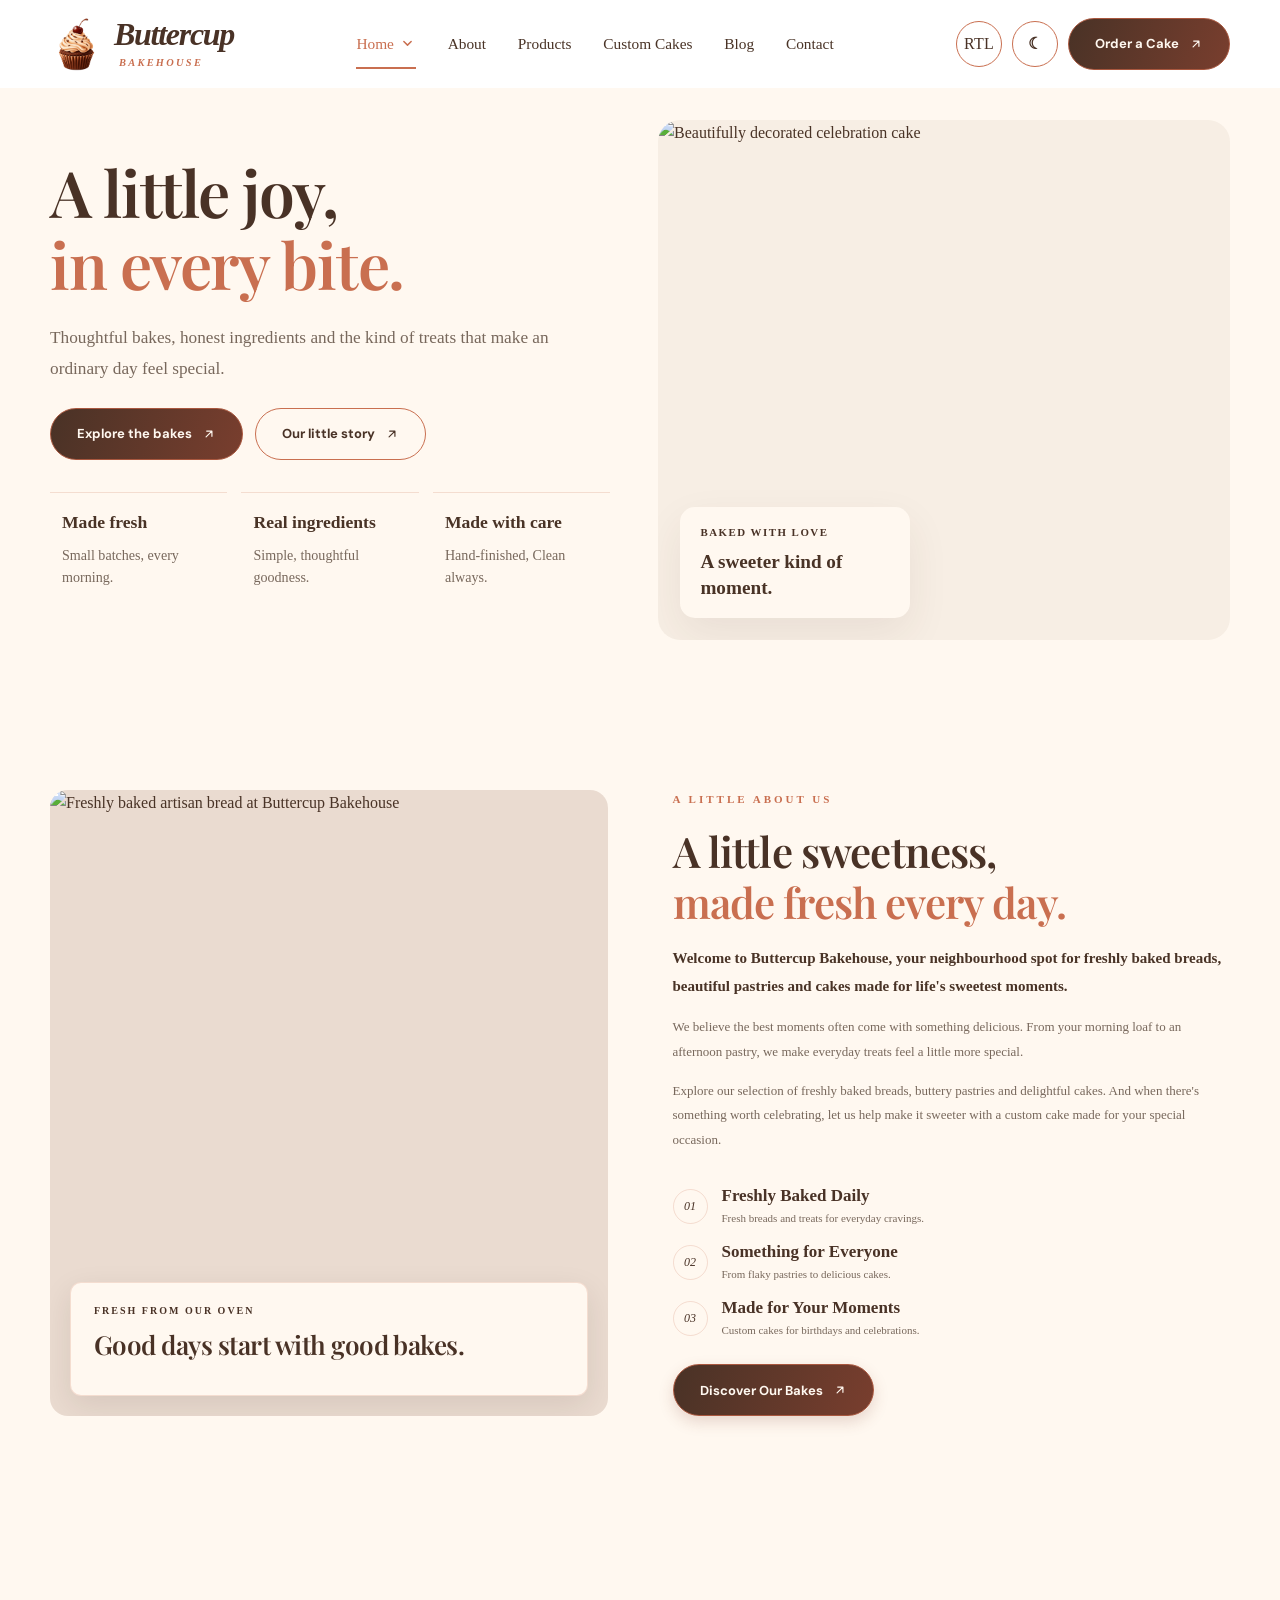
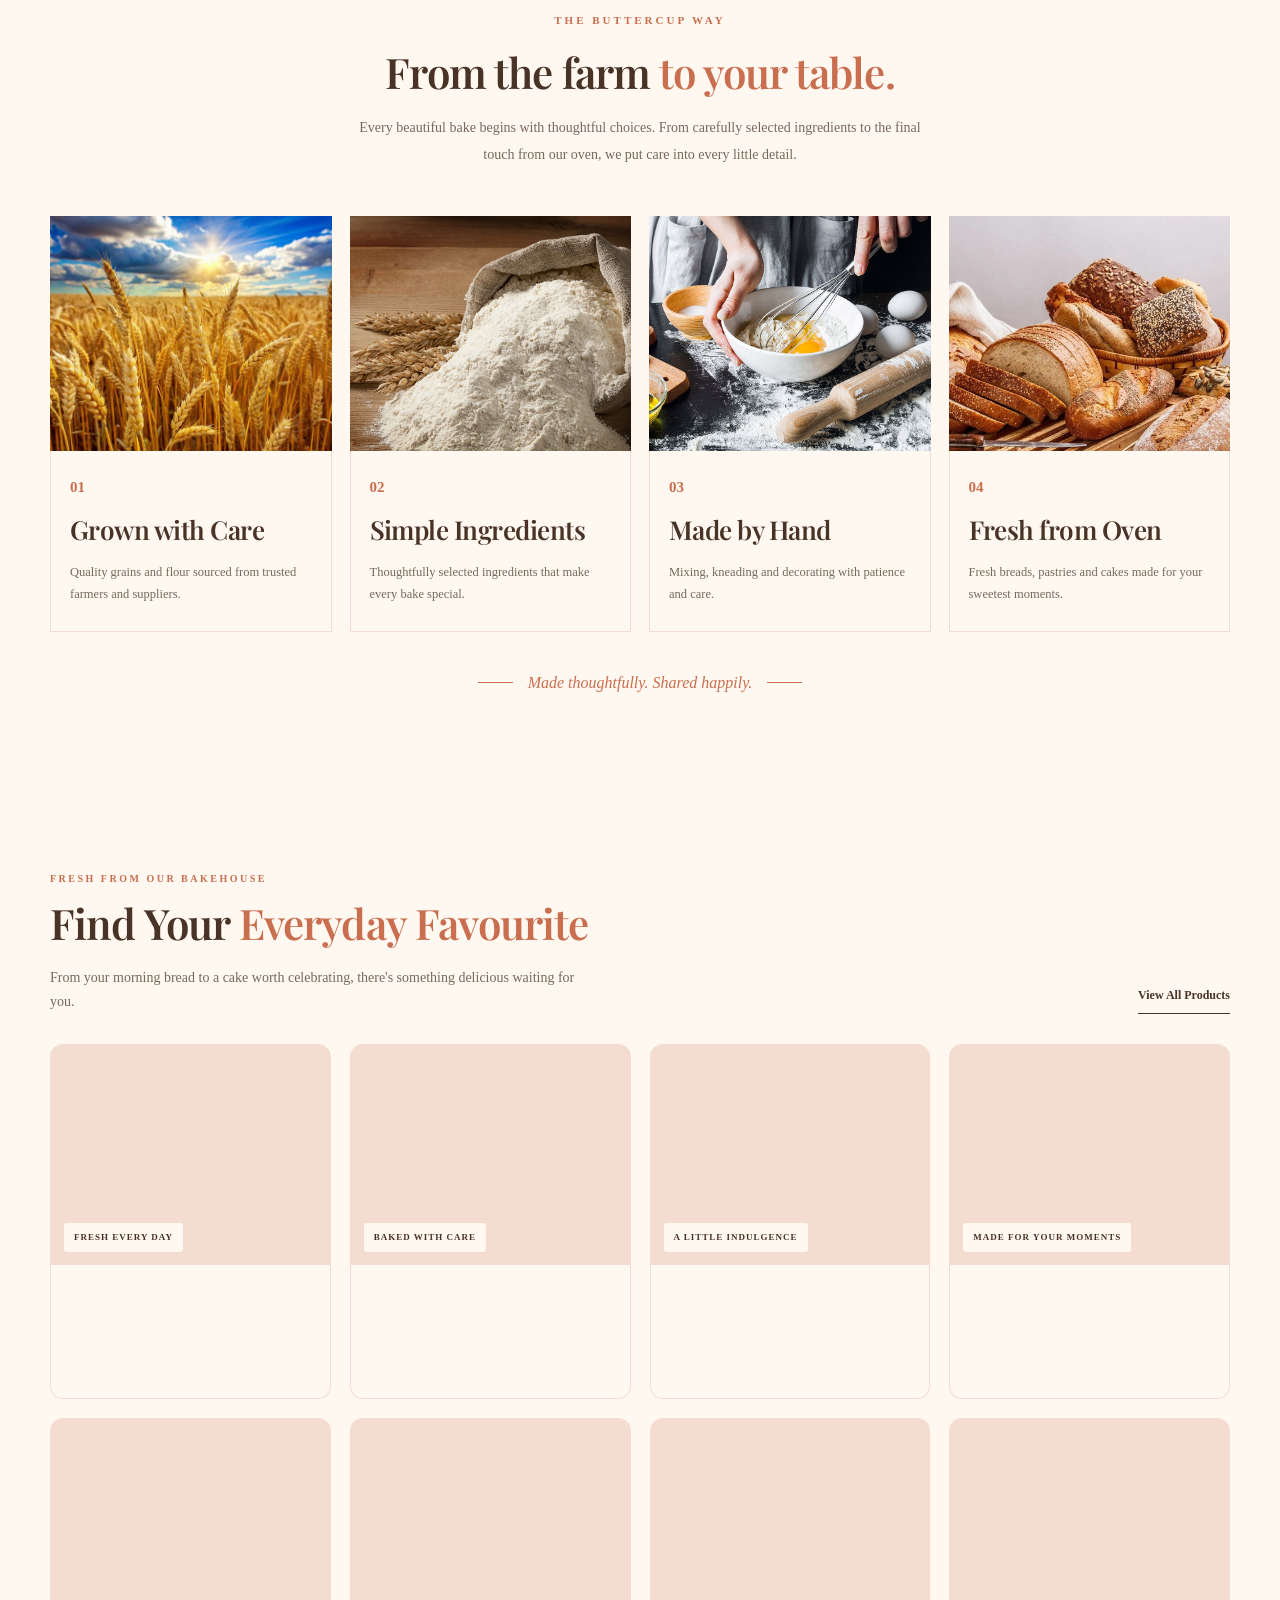
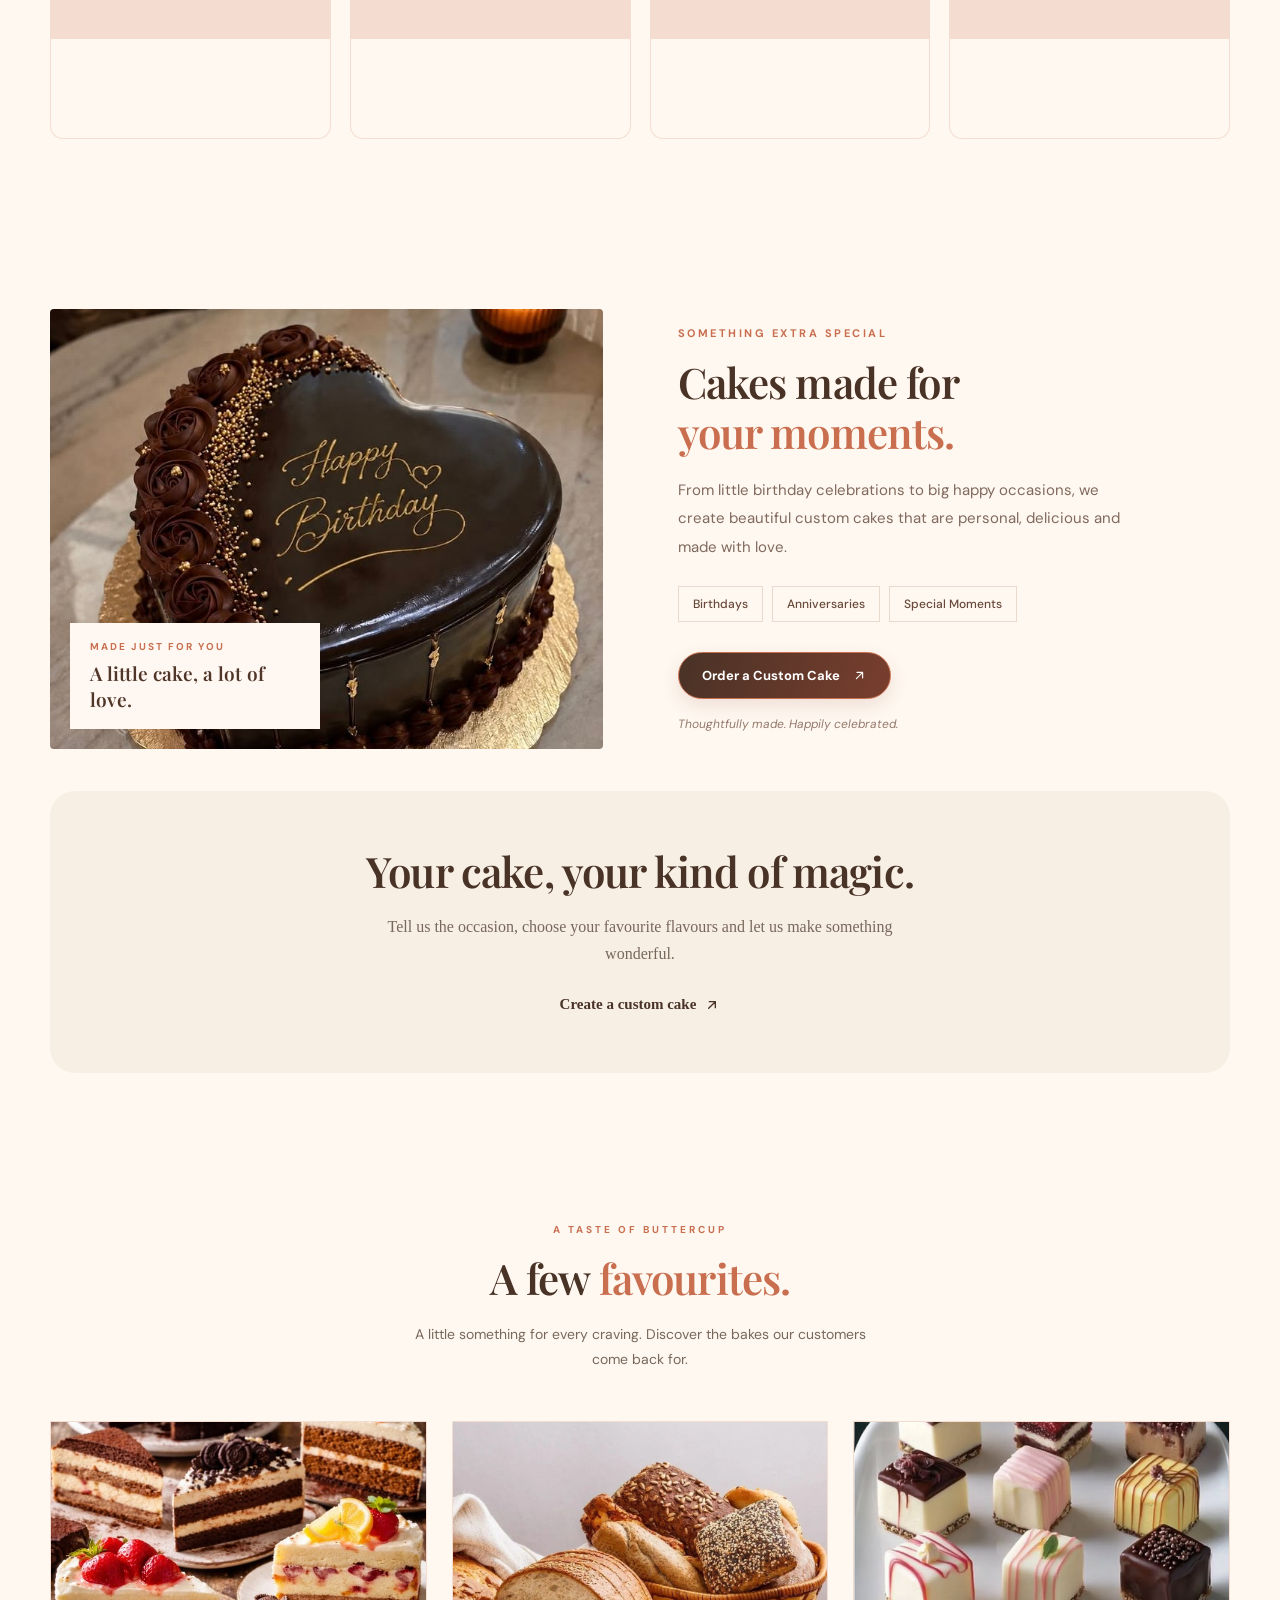
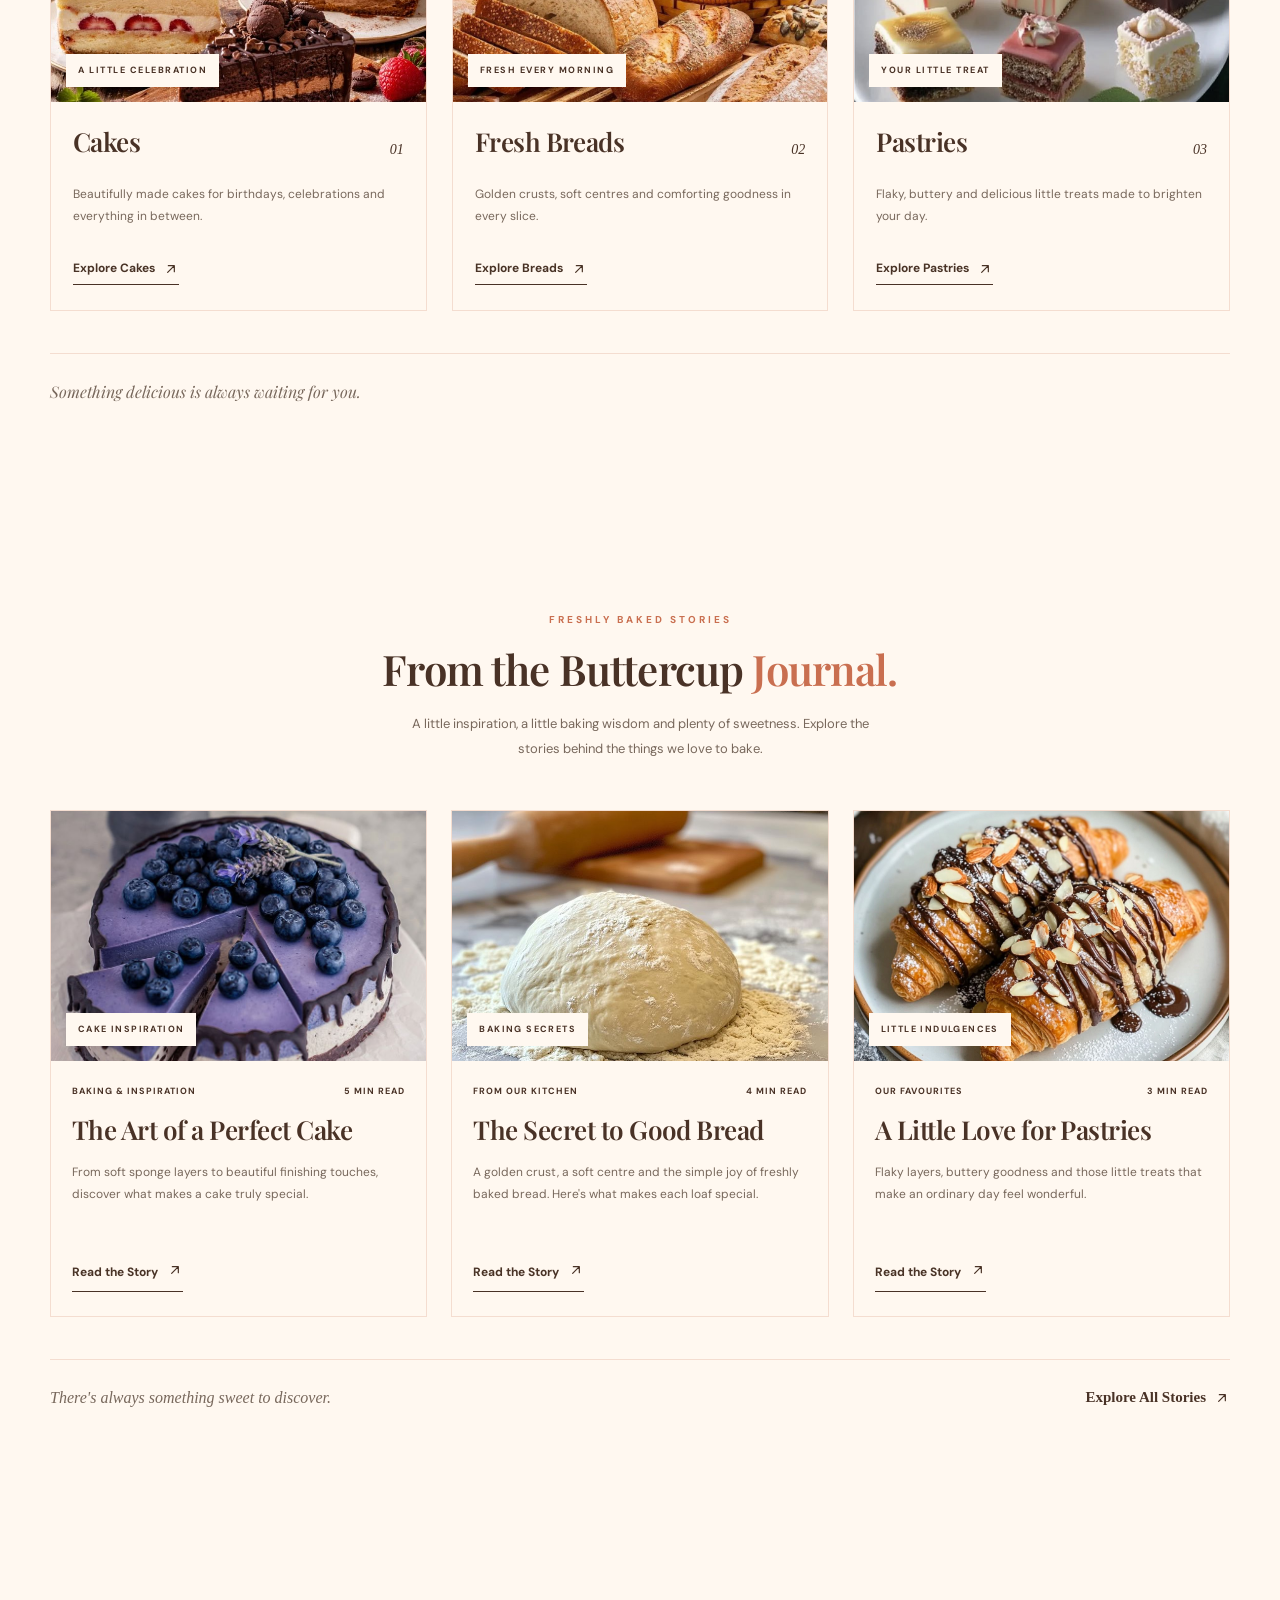
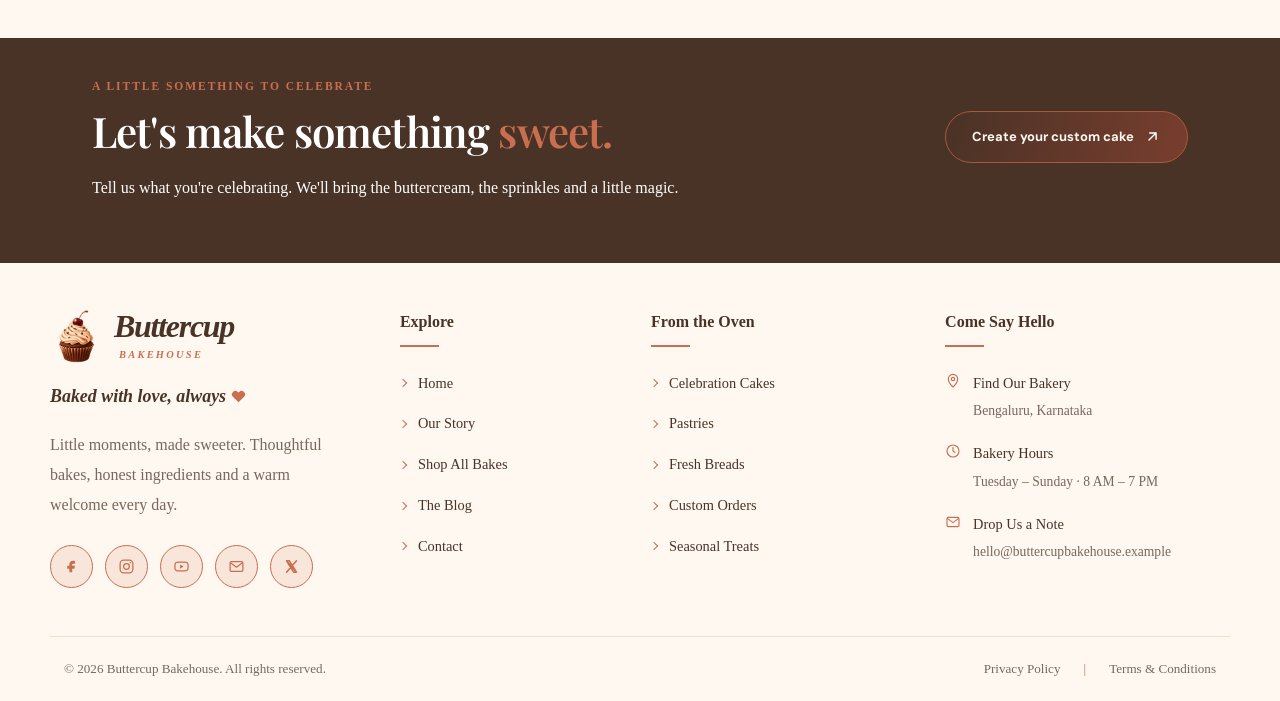
==== commit 24134a5e: "Update index.html" ====
--- a/pages/index.html
+++ b/pages/index.html
@@ -444,7 +444,7 @@
 
       <article class="process-card">
         <span class="process-number">04</span>
-        <h3>Fresh from Our Oven</h3>
+        <h3>Fresh from Oven</h3>
         <p>
           Fresh breads, pastries and cakes
           made for your sweetest moments.
@@ -1376,4 +1376,4 @@
 </footer>
 
 </body>
-</html>+</html>
